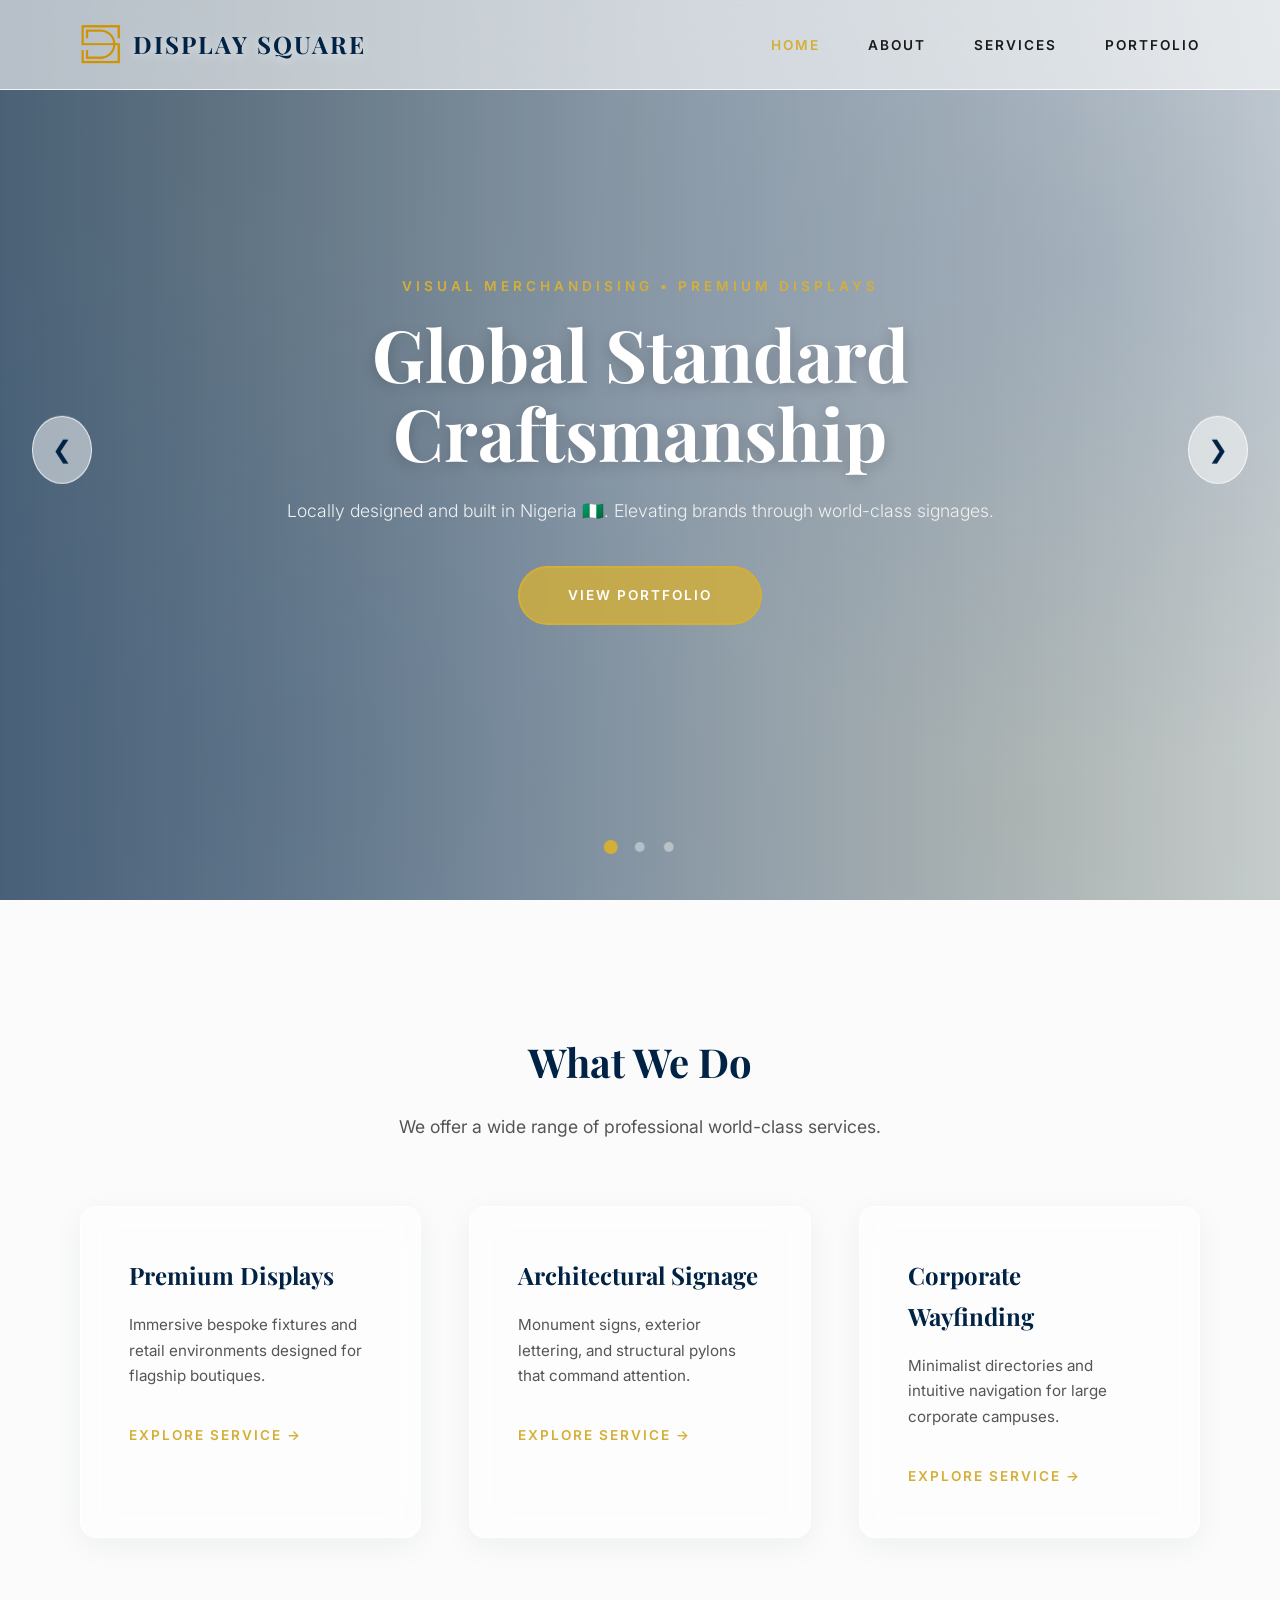
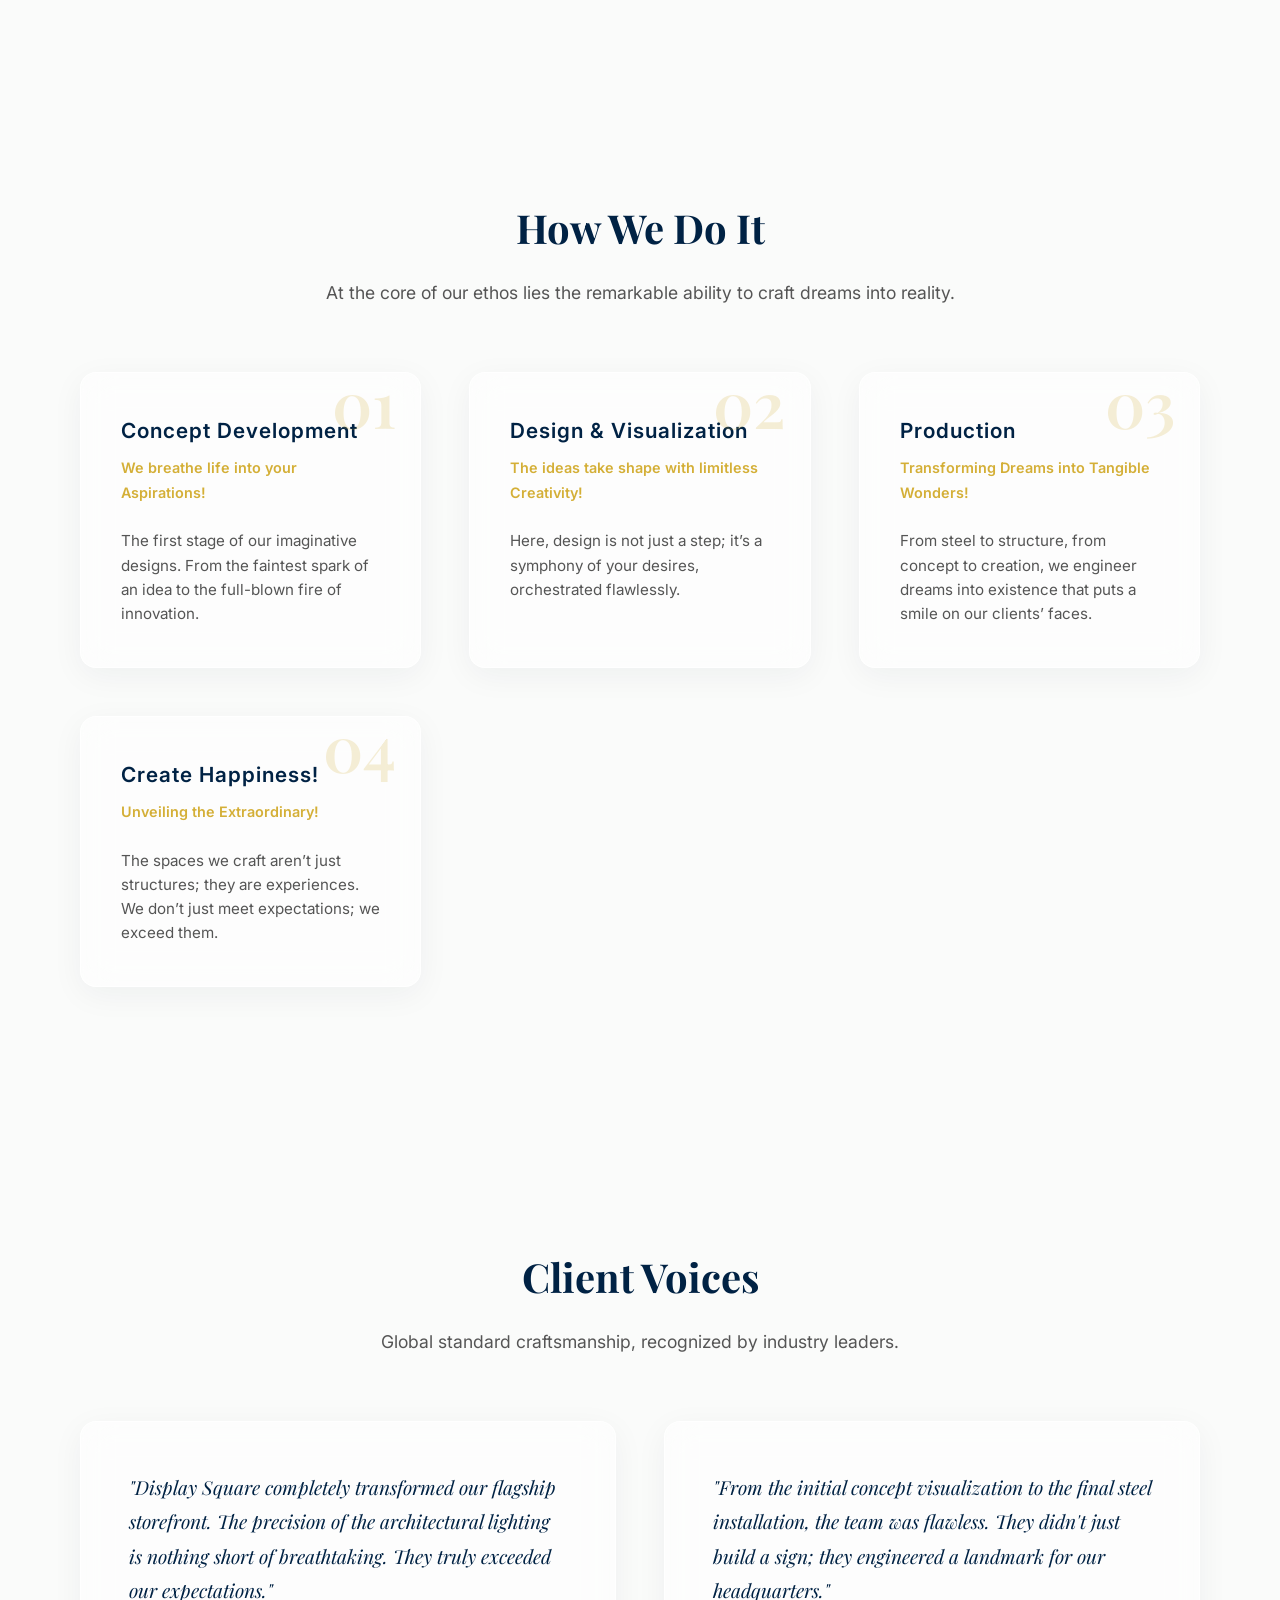
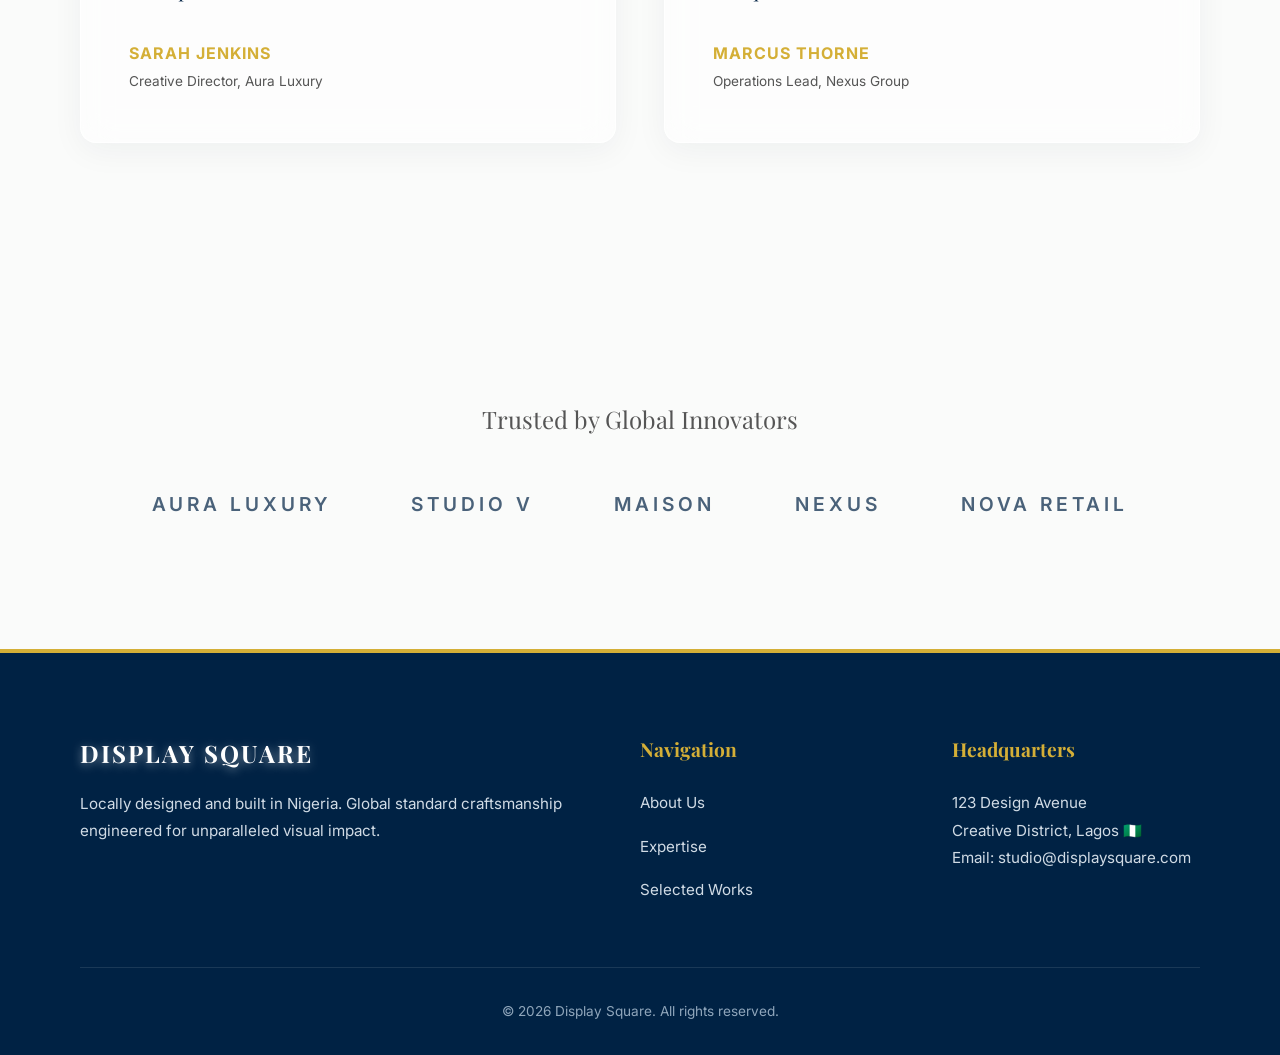
==== index.html @ 11e24c4c "Add files via upload" ====
<!DOCTYPE html>
<html lang="en">
<head>
    <meta charset="UTF-8">
    <meta name="viewport" content="width=device-width, initial-scale=1.0">
    <title>Display Square | Premium Visual Merchandising</title>
    <link rel="stylesheet" href="style.css">
</head>
<body>

    <header class="navbar">
        <a href="index.html" class="brand-container">
            <img src="/Images/DISPLAY SQUARE LOGO 4 (1)3.png" alt="Display Square Logo" class="custom-logo">
            <div class="logo">DISPLAY SQUARE</div>
        </a>
        
        <div class="menu-toggle" id="mobile-menu">
            <span class="bar"></span>
            <span class="bar"></span>
            <span class="bar"></span>
        </div>

        <nav>
            <ul class="nav-links">
                <li><a href="index.html" class="active-link">Home</a></li>
                <li><a href="about.html">About</a></li>
                <li><a href="services.html">Services</a></li>
                <li><a href="portfolio.html">Portfolio</a></li>
            </ul>
        </nav>
    </header>

    <section class="hero-carousel">
        <div class="carousel-container">
            <div class="slide active" style="background-image: url('https://images.unsplash.com/photo-1497366216548-37526070297c?ixlib=rb-4.0.3&auto=format&fit=crop&w=1920&q=80');">
                <div class="slide-content">
                    <span class="eyebrow">Visual Merchandising • Premium Displays</span>
                    <h1>Global Standard Craftsmanship</h1>
                    <p>Locally designed and built in Nigeria 🇳🇬. Elevating brands through world-class signages.</p>
                    <a href="portfolio.html" class="btn">View Portfolio</a>
                </div>
            </div>
            <div class="slide" style="background-image: url('https://images.unsplash.com/photo-1600607688969-a5bfcd646154?ixlib=rb-4.0.3&auto=format&fit=crop&w=1920&q=80');">
                <div class="slide-content">
                    <span class="eyebrow">Locally Built 🇳🇬</span>
                    <h1>Premium Signages</h1>
                    <p>Immersive visual merchandising crafted for high-end retail and corporate spaces.</p>
                    <a href="services.html" class="btn">Discover Capabilities</a>
                </div>
            </div>
            <div class="slide" style="background-image: url('https://images.unsplash.com/photo-1541888079213-718e2beab88e?ixlib=rb-4.0.3&auto=format&fit=crop&w=1920&q=80');">
                <div class="slide-content">
                    <span class="eyebrow">Next-Gen Integration</span>
                    <h1>Corporate Wayfinding</h1>
                    <p>Seamless navigation and environmental graphics for modern headquarters.</p>
                    <a href="about.html" class="btn">Our Philosophy</a>
                </div>
            </div>
        </div>
        <button class="prev-btn">&#10094;</button>
        <button class="next-btn">&#10095;</button>
        <div class="carousel-dots">
            <span class="dot active" onclick="currentSlide(0)"></span>
            <span class="dot" onclick="currentSlide(1)"></span>
            <span class="dot" onclick="currentSlide(2)"></span>
        </div>
    </section>

    <section class="what-we-do reveal">
        <div class="section-heading">
            <h2>What We Do</h2>
            <p>We offer a wide range of professional world-class services.</p>
        </div>
        <div class="services-preview-grid">
            <div class="service-preview-card">
                <h3>Premium Displays</h3>
                <p>Immersive bespoke fixtures and retail environments designed for flagship boutiques.</p>
                <a href="services.html" class="text-link">Explore Service &#8594;</a>
            </div>
            <div class="service-preview-card">
                <h3>Architectural Signage</h3>
                <p>Monument signs, exterior lettering, and structural pylons that command attention.</p>
                <a href="services.html" class="text-link">Explore Service &#8594;</a>
            </div>
            <div class="service-preview-card">
                <h3>Corporate Wayfinding</h3>
                <p>Minimalist directories and intuitive navigation for large corporate campuses.</p>
                <a href="services.html" class="text-link">Explore Service &#8594;</a>
            </div>
        </div>
    </section>

    <section class="how-we-do-it reveal">
        <div class="section-heading">
            <h2>How We Do It</h2>
            <p>At the core of our ethos lies the remarkable ability to craft dreams into reality.</p>
        </div>
        <div class="process-grid">
            <div class="process-step">
                <div class="step-number">01</div>
                <h3>Concept Development</h3>
                <h4>We breathe life into your Aspirations!</h4>
                <p>The first stage of our imaginative designs. From the faintest spark of an idea to the full-blown fire of innovation.</p>
            </div>
            <div class="process-step">
                <div class="step-number">02</div>
                <h3>Design & Visualization</h3>
                <h4>The ideas take shape with limitless Creativity!</h4>
                <p>Here, design is not just a step; it’s a symphony of your desires, orchestrated flawlessly.</p>
            </div>
            <div class="process-step">
                <div class="step-number">03</div>
                <h3>Production</h3>
                <h4>Transforming Dreams into Tangible Wonders!</h4>
                <p>From steel to structure, from concept to creation, we engineer dreams into existence that puts a smile on our clients’ faces.</p>
            </div>
            <div class="process-step">
                <div class="step-number">04</div>
                <h3>Create Happiness!</h3>
                <h4>Unveiling the Extraordinary!</h4>
                <p>The spaces we craft aren’t just structures; they are experiences. We don’t just meet expectations; we exceed them.</p>
            </div>
        </div>
    </section>

    <section class="testimonials reveal">
        <div class="section-heading">
            <h2>Client Voices</h2>
            <p>Global standard craftsmanship, recognized by industry leaders.</p>
        </div>
        <div class="testimonial-grid">
            <div class="testimonial-card">
                <p class="quote">"Display Square completely transformed our flagship storefront. The precision of the architectural lighting is nothing short of breathtaking. They truly exceeded our expectations."</p>
                <div class="client-info">
                    <h5>Sarah Jenkins</h5>
                    <span>Creative Director, Aura Luxury</span>
                </div>
            </div>
            <div class="testimonial-card">
                <p class="quote">"From the initial concept visualization to the final steel installation, the team was flawless. They didn't just build a sign; they engineered a landmark for our headquarters."</p>
                <div class="client-info">
                    <h5>Marcus Thorne</h5>
                    <span>Operations Lead, Nexus Group</span>
                </div>
            </div>
        </div>
    </section>

    <section class="clients-section reveal">
        <h2>Trusted by Global Innovators</h2>
        <div class="client-logos">
            <h3 class="logo-item">AURA LUXURY</h3>
            <h3 class="logo-item">STUDIO V</h3>
            <h3 class="logo-item">MAISON</h3>
            <h3 class="logo-item">NEXUS</h3>
            <h3 class="logo-item">NOVA RETAIL</h3>
        </div>
    </section>

    <footer>
        <div class="footer-container reveal">
            <div class="footer-col">
                <div class="brand-container" style="margin-bottom: 1rem;">
                    <div class="logo" style="color: #ffffff;">DISPLAY SQUARE</div>
                </div>
                <p>Locally designed and built in Nigeria. Global standard craftsmanship engineered for unparalleled visual impact.</p>
            </div>
            <div class="footer-col">
                <h4>Navigation</h4>
                <ul>
                    <li><a href="about.html">About Us</a></li>
                    <li><a href="services.html">Expertise</a></li>
                    <li><a href="portfolio.html">Selected Works</a></li>
                </ul>
            </div>
            <div class="footer-col">
                <h4>Headquarters</h4>
                <p>123 Design Avenue<br>Creative District, Lagos 🇳🇬</p>
                <p>Email: studio@displaysquare.com</p>
            </div>
        </div>
        <div class="footer-bottom">
            <p>&copy; 2026 Display Square. All rights reserved.</p>
        </div>
    </footer>

    <script src="script.js"></script>
</body>
</html>
---- style.css ----
/* --- Global Variables & Reset --- */
@import url('https://fonts.googleapis.com/css2?family=Inter:wght@300;400;600&family=Playfair+Display:ital,wght@0,400;0,600;1,400&display=swap');

:root {
    --text-dark: #1a1a1a;
    --text-muted: #555555;
    --accent-blue: #002244;
    --accent-gold: #d4af37;
    
    --glass-bg: rgba(255, 255, 255, 0.5);
    --glass-border: rgba(255, 255, 255, 0.8);
    --glass-shadow: 0 8px 32px 0 rgba(0, 34, 68, 0.05);
    --glass-blur: blur(16px);
    
    --font-primary: 'Inter', sans-serif;
    --font-display: 'Playfair Display', serif;
    --transition-speed: 0.8s;
}

* {
    margin: 0;
    padding: 0;
    box-sizing: border-box;
}

body {
    font-family: var(--font-primary);
    color: var(--text-dark);
    line-height: 1.7;
    overflow-x: hidden;
    background-color: #fafbfa; 
    background-image: 
        radial-gradient(circle at 15% 15%, rgba(212, 175, 55, 0.12) 0%, transparent 40%),
        radial-gradient(circle at 85% 30%, rgba(0, 34, 68, 0.1) 0%, transparent 40%),
        radial-gradient(circle at 20% 85%, rgba(0, 34, 68, 0.08) 0%, transparent 40%),
        radial-gradient(circle at 80% 90%, rgba(212, 175, 55, 0.12) 0%, transparent 40%);
    background-attachment: fixed;
}

/* --- Ultra-Glass Navigation --- */
.navbar {
    position: fixed;
    top: 0;
    width: 100%;
    padding: 1.5rem 5rem;
    display: flex;
    justify-content: space-between;
    align-items: center;
    background: rgba(255, 255, 255, 0.6);
    backdrop-filter: var(--glass-blur);
    -webkit-backdrop-filter: var(--glass-blur);
    z-index: 1000;
    border-bottom: 1px solid var(--glass-border);
    transition: all 0.4s ease;
}

/* --- Brand & Custom Logo --- */
.brand-container {
    display: flex;
    align-items: center;
    gap: 12px;
    text-decoration: none;
    transition: transform 0.3s ease;
}

.brand-container:hover {
    transform: scale(1.02);
}

.custom-logo {
    height: 40px; 
    width: auto;
    display: block;
    /* If the image breaks, this adds a subtle background so it isn't ugly */
    background-color: transparent;
}

.logo {
    font-family: var(--font-display);
    font-size: 1.5rem;
    font-weight: 700;
    letter-spacing: 2px;
    color: var(--accent-blue);
    text-transform: uppercase;
    text-shadow: 0 2px 10px rgba(255, 255, 255, 0.5);
}

/* --- Nav Links --- */
.nav-links {
    list-style: none;
    display: flex;
    gap: 3rem;
}

.nav-links a {
    color: var(--text-dark);
    text-decoration: none;
    font-size: 0.85rem;
    text-transform: uppercase;
    letter-spacing: 2px;
    font-weight: 600;
    transition: color 0.3s ease;
}

.nav-links a:hover, .nav-links a.active-link {
    color: var(--accent-gold);
}

/* --- Mobile Menu Toggle (Hidden by default) --- */
.menu-toggle {
    display: none;
    flex-direction: column;
    cursor: pointer;
    z-index: 1005; 
}

.menu-toggle .bar {
    width: 28px;
    height: 3px;
    margin: 4px auto;
    background-color: var(--accent-blue);
    transition: all 0.4s ease;
    border-radius: 2px;
}

/* --- Hero Carousel --- */
.hero-carousel { position: relative; height: 100vh; width: 100%; overflow: hidden; }
.carousel-container { height: 100%; width: 100%; }

.slide {
    position: absolute; top: 0; left: 0; width: 100%; height: 100%;
    background-size: cover; background-position: center;
    opacity: 0; transition: opacity var(--transition-speed) ease-in-out, transform 4s ease;
    display: flex; align-items: center; justify-content: center; transform: scale(1.05);
}

.slide::before {
    content: ''; position: absolute; top: 0; left: 0; width: 100%; height: 100%;
    background: linear-gradient(to right, rgba(0, 34, 68, 0.7) 0%, rgba(0, 34, 68, 0.2) 100%);
}

.slide.active { opacity: 1; z-index: 1; transform: scale(1); }

.slide-content {
    position: relative; z-index: 2; text-align: center; max-width: 800px; padding: 0 2rem;
    transform: translateY(30px); opacity: 0; transition: all 1s ease-in-out 0.4s;
}

.slide.active .slide-content { transform: translateY(0); opacity: 1; }

.eyebrow {
    display: block; font-size: 0.85rem; letter-spacing: 4px; color: var(--accent-gold);
    text-transform: uppercase; margin-bottom: 1rem; font-weight: 600;
}

.slide-content h1 { font-family: var(--font-display); font-size: 4.5rem; margin-bottom: 1.5rem; line-height: 1.1; color: #ffffff; text-shadow: 0 4px 15px rgba(0,0,0,0.2); }
.slide-content p { font-size: 1.1rem; color: #f0f0f0; margin-bottom: 2.5rem; font-weight: 300; }

.btn {
    display: inline-block; padding: 1rem 3rem; border: 2px solid var(--accent-gold);
    color: #ffffff; background-color: rgba(212, 175, 55, 0.8); backdrop-filter: blur(5px); -webkit-backdrop-filter: blur(5px);
    text-decoration: none; text-transform: uppercase; letter-spacing: 2px; font-size: 0.85rem; font-weight: 600; transition: all 0.4s ease;
    border-radius: 30px; 
}

.btn:hover { background: rgba(255, 255, 255, 0.1); color: var(--accent-gold); }

/* Carousel Controls */
.prev-btn, .next-btn {
    position: absolute; top: 50%; transform: translateY(-50%); background: var(--glass-bg); backdrop-filter: var(--glass-blur); -webkit-backdrop-filter: var(--glass-blur); border: 1px solid var(--glass-border);
    color: var(--accent-blue); font-size: 1.5rem; cursor: pointer; z-index: 10; padding: 1.2rem; transition: all 0.3s ease; border-radius: 50%;
}
.prev-btn:hover, .next-btn:hover { background: var(--accent-gold); color: white; border-color: var(--accent-gold); }
.prev-btn { left: 2rem; } .next-btn { right: 2rem; }

.carousel-dots { position: absolute; bottom: 3rem; left: 50%; transform: translateX(-50%); display: flex; gap: 1.2rem; z-index: 10; }
.dot { width: 10px; height: 10px; background: rgba(255,255,255,0.4); border-radius: 50%; cursor: pointer; transition: background 0.3s ease, transform 0.3s ease; backdrop-filter: blur(4px); }
.dot.active { background: var(--accent-gold); transform: scale(1.4); }

/* --- Section Formatting --- */
.what-we-do, .how-we-do-it, .testimonials, .clients-section, .about-content, .services-detail-section { padding: 8rem 5rem; background: transparent; }

.section-heading { text-align: center; margin-bottom: 4rem; }
.section-heading h2 { font-family: var(--font-display); font-size: 2.5rem; color: var(--accent-blue); margin-bottom: 1rem; }
.section-heading p { font-size: 1.1rem; color: var(--text-muted); font-weight: 400; }

/* --- Inner Page Headers --- */
.page-header {
    height: 55vh; width: 100%; background-size: cover; background-position: center;
    position: relative; display: flex; align-items: center; justify-content: center; text-align: center;
}
.page-header::before { content: ''; position: absolute; top: 0; left: 0; width: 100%; height: 100%; background: rgba(0, 34, 68, 0.6); backdrop-filter: blur(4px); }
.header-content { position: relative; z-index: 2; padding: 0 2rem; margin-top: 5rem; }
.header-content h1 { font-family: var(--font-display); font-size: 4rem; color: #ffffff; margin-bottom: 1rem; text-shadow: 0 4px 15px rgba(0,0,0,0.2); }
.header-content p { font-size: 1.2rem; color: var(--accent-gold); font-weight: 400; }

/* --- Cards & Grids --- */
.services-preview-grid, .testimonial-grid { display: grid; grid-template-columns: repeat(auto-fit, minmax(320px, 1fr)); gap: 3rem; max-width: 1400px; margin: 0 auto; }
.service-preview-card, .testimonial-card {
    background: var(--glass-bg); backdrop-filter: var(--glass-blur); -webkit-backdrop-filter: var(--glass-blur);
    padding: 3rem; border: 1px solid var(--glass-border); border-radius: 16px; 
    box-shadow: var(--glass-shadow); transition: transform 0.4s ease, box-shadow 0.4s ease;
}
.service-preview-card:hover, .testimonial-card:hover { transform: translateY(-10px); box-shadow: 0 15px 40px rgba(0, 34, 68, 0.12); }
.service-preview-card h3 { font-family: var(--font-display); font-size: 1.5rem; color: var(--accent-blue); margin-bottom: 1rem; }
.service-preview-card p { color: var(--text-muted); margin-bottom: 2rem; font-size: 0.95rem; }
.text-link { color: var(--accent-gold); text-decoration: none; font-size: 0.85rem; text-transform: uppercase; letter-spacing: 2px; font-weight: 600; transition: color 0.3s; }
.text-link:hover { color: var(--accent-blue); }

.quote { font-family: var(--font-display); font-size: 1.2rem; font-style: italic; color: var(--accent-blue); margin-bottom: 2rem; line-height: 1.8; }
.client-info h5 { color: var(--accent-gold); font-size: 1rem; letter-spacing: 1px; text-transform: uppercase; }
.client-info span { color: var(--text-muted); font-size: 0.85rem; }

/* --- Process Grid --- */
.process-grid { display: grid; grid-template-columns: repeat(auto-fit, minmax(250px, 1fr)); gap: 3rem; max-width: 1400px; margin: 0 auto; }
.process-step { position: relative; padding: 2.5rem; background: var(--glass-bg); backdrop-filter: var(--glass-blur); -webkit-backdrop-filter: var(--glass-blur); border: 1px solid var(--glass-border); border-radius: 16px; box-shadow: var(--glass-shadow); }
.step-number { font-family: var(--font-display); font-size: 4rem; color: rgba(212, 175, 55, 0.2); position: absolute; top: -1.5rem; right: 1.5rem; font-weight: 600; }
.process-step h3 { font-size: 1.3rem; color: var(--accent-blue); margin-bottom: 0.5rem; letter-spacing: 1px; font-weight: 600;}
.process-step h4 { font-size: 0.9rem; color: var(--accent-gold); margin-bottom: 1.5rem; font-weight: 600; }
.process-step p { color: var(--text-muted); font-size: 0.95rem; line-height: 1.6; }

/* --- Portfolio Gallery --- */
.portfolio-gallery { background: transparent; padding: 6rem 5rem; }
.gallery-grid { display: grid; grid-template-columns: repeat(auto-fit, minmax(400px, 1fr)); gap: 2rem; max-width: 1400px; margin: 0 auto; }
.gallery-item { position: relative; overflow: hidden; height: 500px; border-radius: 16px; cursor: pointer; box-shadow: var(--glass-shadow); border: 1px solid var(--glass-border); }
.gallery-item img { width: 100%; height: 100%; object-fit: cover; transition: transform 0.8s cubic-bezier(0.25, 0.46, 0.45, 0.94); }
.item-overlay {
    position: absolute; inset: 0; background: rgba(0, 34, 68, 0.4); backdrop-filter: blur(8px); -webkit-backdrop-filter: blur(8px);
    display: flex; flex-direction: column; justify-content: center; align-items: center; text-align: center; opacity: 0; transition: opacity 0.5s ease;
}
.gallery-item:hover img { transform: scale(1.08); }
.gallery-item:hover .item-overlay { opacity: 1; }
.item-overlay h3 { font-family: var(--font-display); font-size: 2rem; color: #ffffff; margin-bottom: 0.5rem; transform: translateY(20px); transition: transform 0.5s ease; }
.item-overlay p { color: var(--accent-gold); font-size: 0.9rem; text-transform: uppercase; letter-spacing: 2px; font-weight: 600; transform: translateY(20px); transition: transform 0.5s ease 0.1s; }
.gallery-item:hover .item-overlay h3, .gallery-item:hover .item-overlay p { transform: translateY(0); }

/* --- Client Logos --- */
.clients-section h2 { font-family: var(--font-display); font-size: 1.5rem; color: var(--text-muted); margin-bottom: 3rem; font-weight: 400; text-align: center; }
.client-logos { display: flex; flex-wrap: wrap; justify-content: center; gap: 5rem; opacity: 0.7; }
.logo-item { font-size: 1.2rem; font-weight: 600; letter-spacing: 4px; color: var(--accent-blue); transition: color 0.3s, opacity 0.3s; cursor: default; }
.logo-item:hover { color: var(--accent-gold); opacity: 1; text-shadow: 0 0 10px rgba(212, 175, 55, 0.3); }

/* --- Inner Page Formats --- */
.about-content, .services-detail-section { padding: 8rem 5rem; display: flex; justify-content: center; flex-direction: column; align-items: center;}
.about-text, .service-row { max-width: 900px; width: 100%; text-align: center; background: var(--glass-bg); backdrop-filter: var(--glass-blur); -webkit-backdrop-filter: var(--glass-blur); padding: 4rem; border-radius: 16px; border: 1px solid var(--glass-border); box-shadow: var(--glass-shadow); margin-bottom: 2rem;}
.about-text h2, .service-text h2 { font-family: var(--font-display); font-size: 2.5rem; color: var(--accent-blue); margin-bottom: 2rem; }
.about-text p, .service-text p { font-size: 1.15rem; color: var(--text-muted); margin-bottom: 1.5rem; font-weight: 400; }

/* --- Footer --- */
footer { background-color: var(--accent-blue); padding: 5rem 5rem 2rem 5rem; color: #ffffff; border-top: 4px solid var(--accent-gold); }
.footer-container { display: grid; grid-template-columns: 2fr 1fr 1fr; gap: 4rem; margin-bottom: 4rem; max-width: 1400px; margin-inline: auto; }
.footer-col h4 { font-family: var(--font-display); color: var(--accent-gold); font-size: 1.2rem; margin-bottom: 1.5rem; }
.footer-col p { color: #d0dbe5; font-size: 0.95rem; line-height: 1.8;}
.footer-col ul { list-style: none; display: flex; flex-direction: column; gap: 1rem; }
.footer-col ul li a { color: #d0dbe5; font-size: 0.95rem; text-decoration: none; transition: color 0.3s; }
.footer-col ul li a:hover { color: var(--accent-gold); }
.footer-bottom { text-align: center; padding-top: 2rem; border-top: 1px solid rgba(255,255,255,0.1); color: #8fa6bb; font-size: 0.85rem; }

/* --- Animations --- */
.reveal { opacity: 0; transform: translateY(40px); transition: opacity 1s ease, transform 1s cubic-bezier(0.25, 0.46, 0.45, 0.94); }
.reveal.active { opacity: 1; transform: translateY(0); }

/* =========================================
   PERFECT MOBILE & TABLET RESPONSIVENESS 
   ========================================= */
@media (max-width: 1024px) {
    /* Tighten padding on medium screens */
    .what-we-do, .how-we-do-it, .testimonials, .clients-section, .about-content, .services-detail-section, .portfolio-gallery { padding: 5rem 3rem; }
    .gallery-grid { grid-template-columns: repeat(auto-fit, minmax(300px, 1fr)); }
}

@media (max-width: 900px) {
    .navbar { padding: 1rem 2rem; background: rgba(255,255,255,0.9); }
    .logo { font-size: 1.2rem; }
    
    /* Make the Hamburger Icon visible */
    .menu-toggle { display: flex; }

    /* The Solid Navy Full-Screen Mobile Menu */
    .nav-links {
        position: fixed;
        top: 0;
        right: -100%; /* Hide completely off-screen */
        width: 100%;
        height: 100vh;
        background: var(--accent-blue); /* Solid Deep Navy prevents bleed-through! */
        flex-direction: column;
        justify-content: center;
        align-items: center;
        gap: 3rem;
        transition: right 0.5s cubic-bezier(0.25, 0.46, 0.45, 0.94);
        z-index: 1000;
    }

    .nav-links.active {
        right: 0; /* Slide in */
    }

    .nav-links a {
        font-size: 1.5rem;
        color: #ffffff; /* White text on navy background */
    }

    .nav-links a:hover, .nav-links a.active-link {
        color: var(--accent-gold);
    }

    /* Change hamburger to 'X' and turn it white when menu is open */
    .menu-toggle.is-active .bar { background-color: #ffffff; }
    .menu-toggle.is-active .bar:nth-child(2) { opacity: 0; }
    .menu-toggle.is-active .bar:nth-child(1) { transform: translateY(7px) rotate(45deg); }
    .menu-toggle.is-active .bar:nth-child(3) { transform: translateY(-7px) rotate(-45deg); }

    /* Fix layout squishing on mobile */
    .slide-content h1 { font-size: 2.8rem; }
    .slide-content p { font-size: 1rem; margin-bottom: 1.5rem; }
    .btn { padding: 0.8rem 2rem; }
    .prev-btn, .next-btn { display: none; } /* Hide arrows, let dots handle mobile */
    
    .what-we-do, .how-we-do-it, .testimonials, .clients-section, .about-content, .services-detail-section, .portfolio-gallery { 
        padding: 4rem 1.5rem; 
    }
    
    .footer-container { grid-template-columns: 1fr; text-align: center; gap: 2.5rem; }
    .footer-col ul { align-items: center; }
    .gallery-grid, .services-preview-grid, .process-grid, .testimonial-grid { grid-template-columns: 1fr; }
    .about-text, .service-row { padding: 2rem 1.5rem; }
}
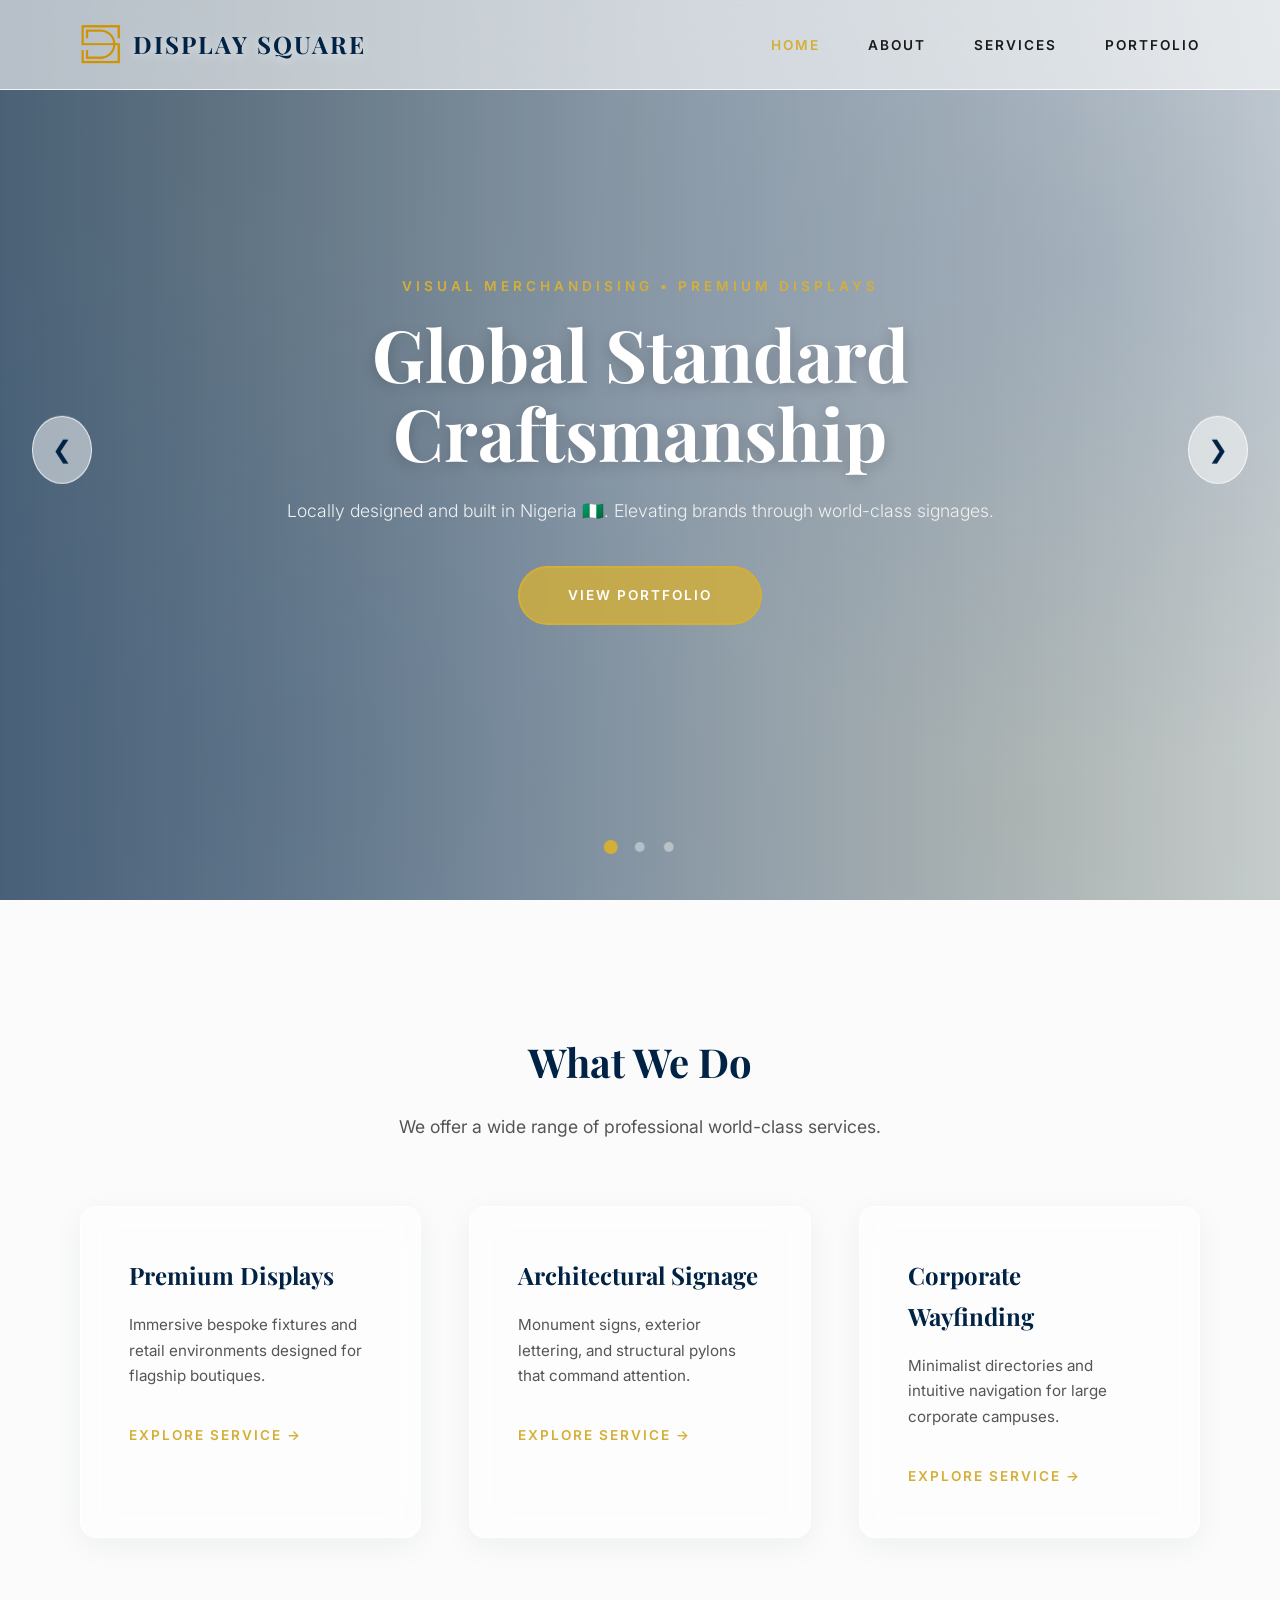
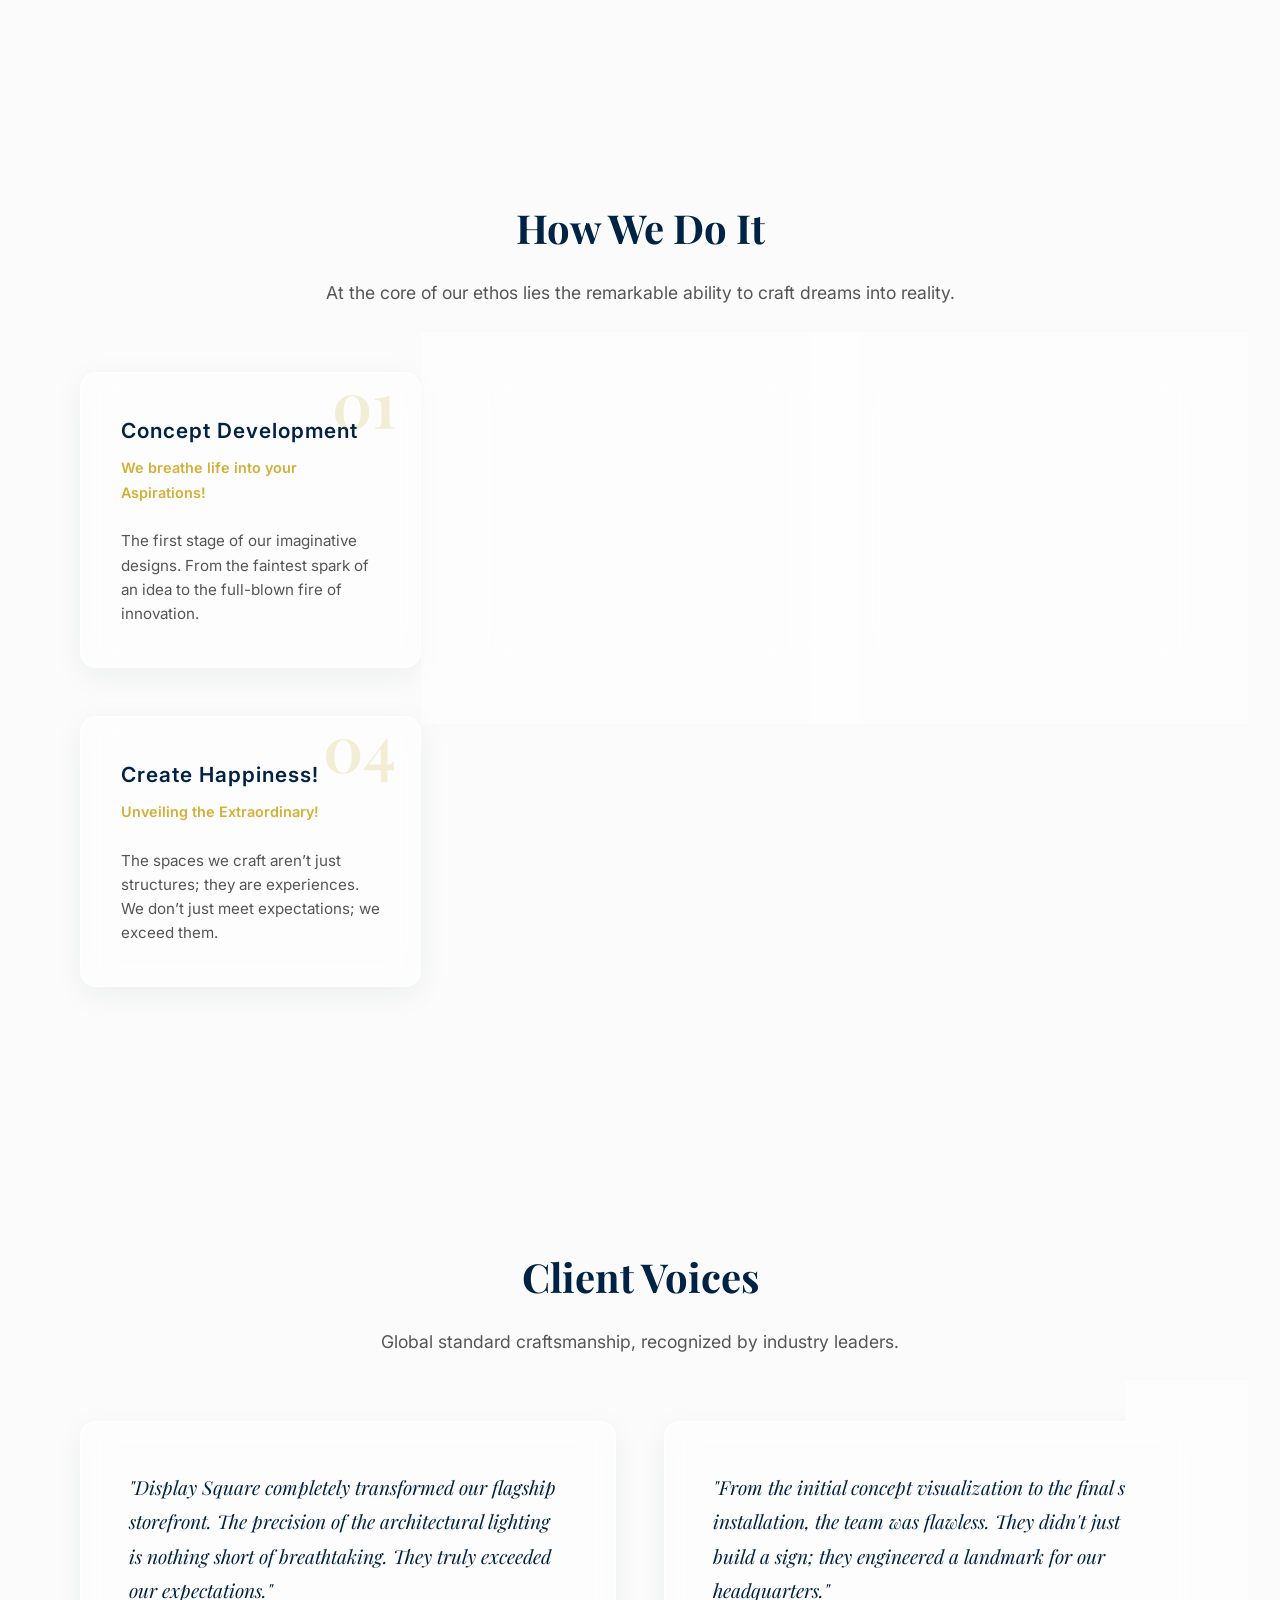
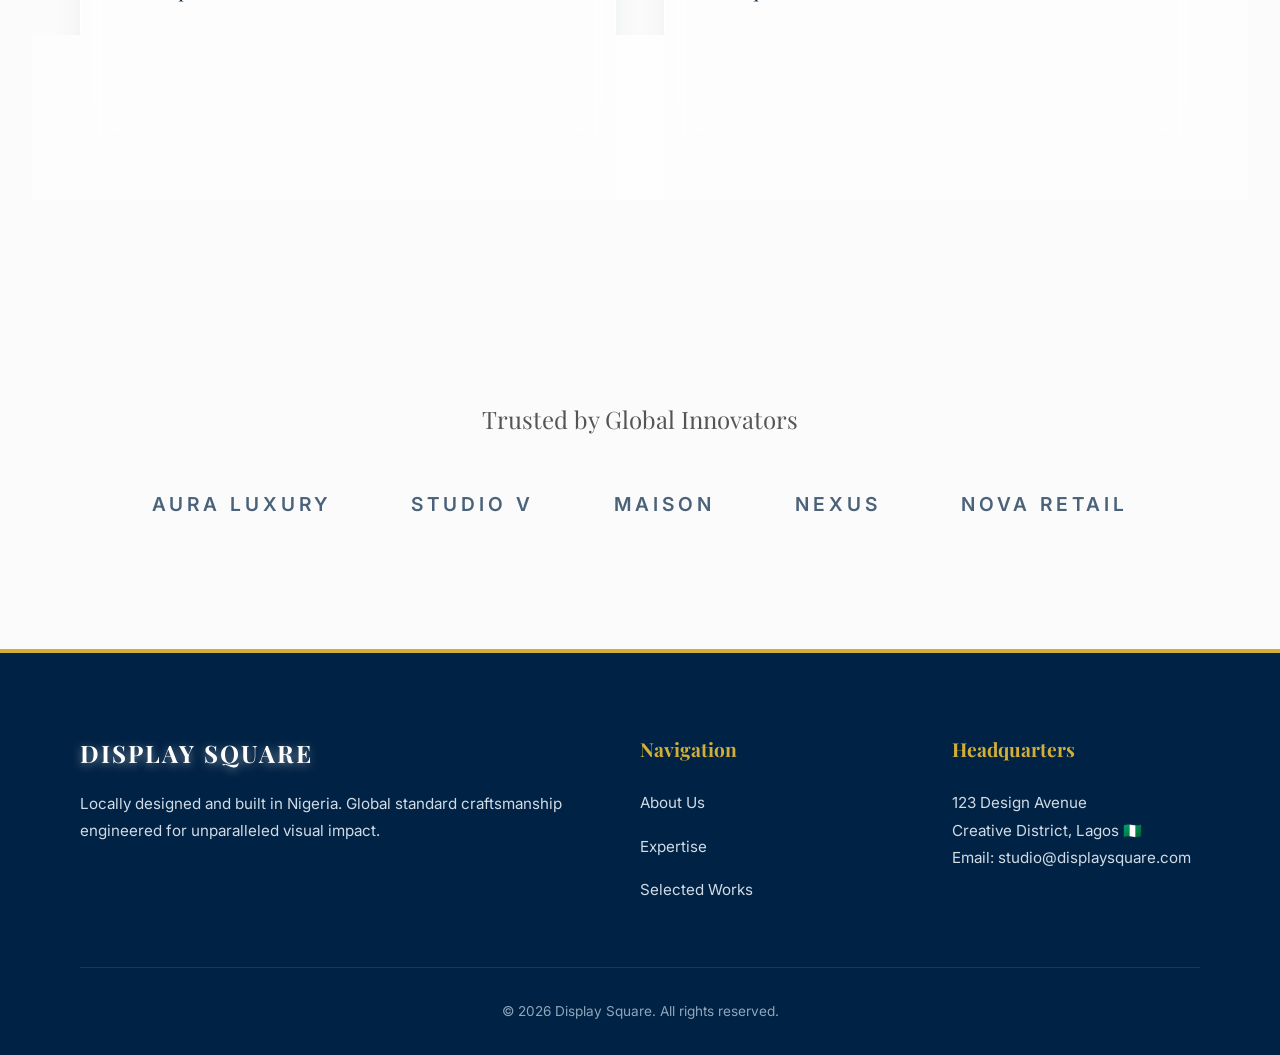
==== commit 05fe7f01: "Update index.html" ====
--- a/index.html
+++ b/index.html
@@ -10,7 +10,7 @@
 
     <header class="navbar">
         <a href="index.html" class="brand-container">
-            <img src="/Images/DISPLAY SQUARE LOGO 4 (1)3.png" alt="Display Square Logo" class="custom-logo">
+            <img src="/Images/logo.png" alt="Display Square Logo" class="custom-logo">
             <div class="logo">DISPLAY SQUARE</div>
         </a>
         
@@ -186,4 +186,4 @@
 
     <script src="script.js"></script>
 </body>
-</html>+</html>
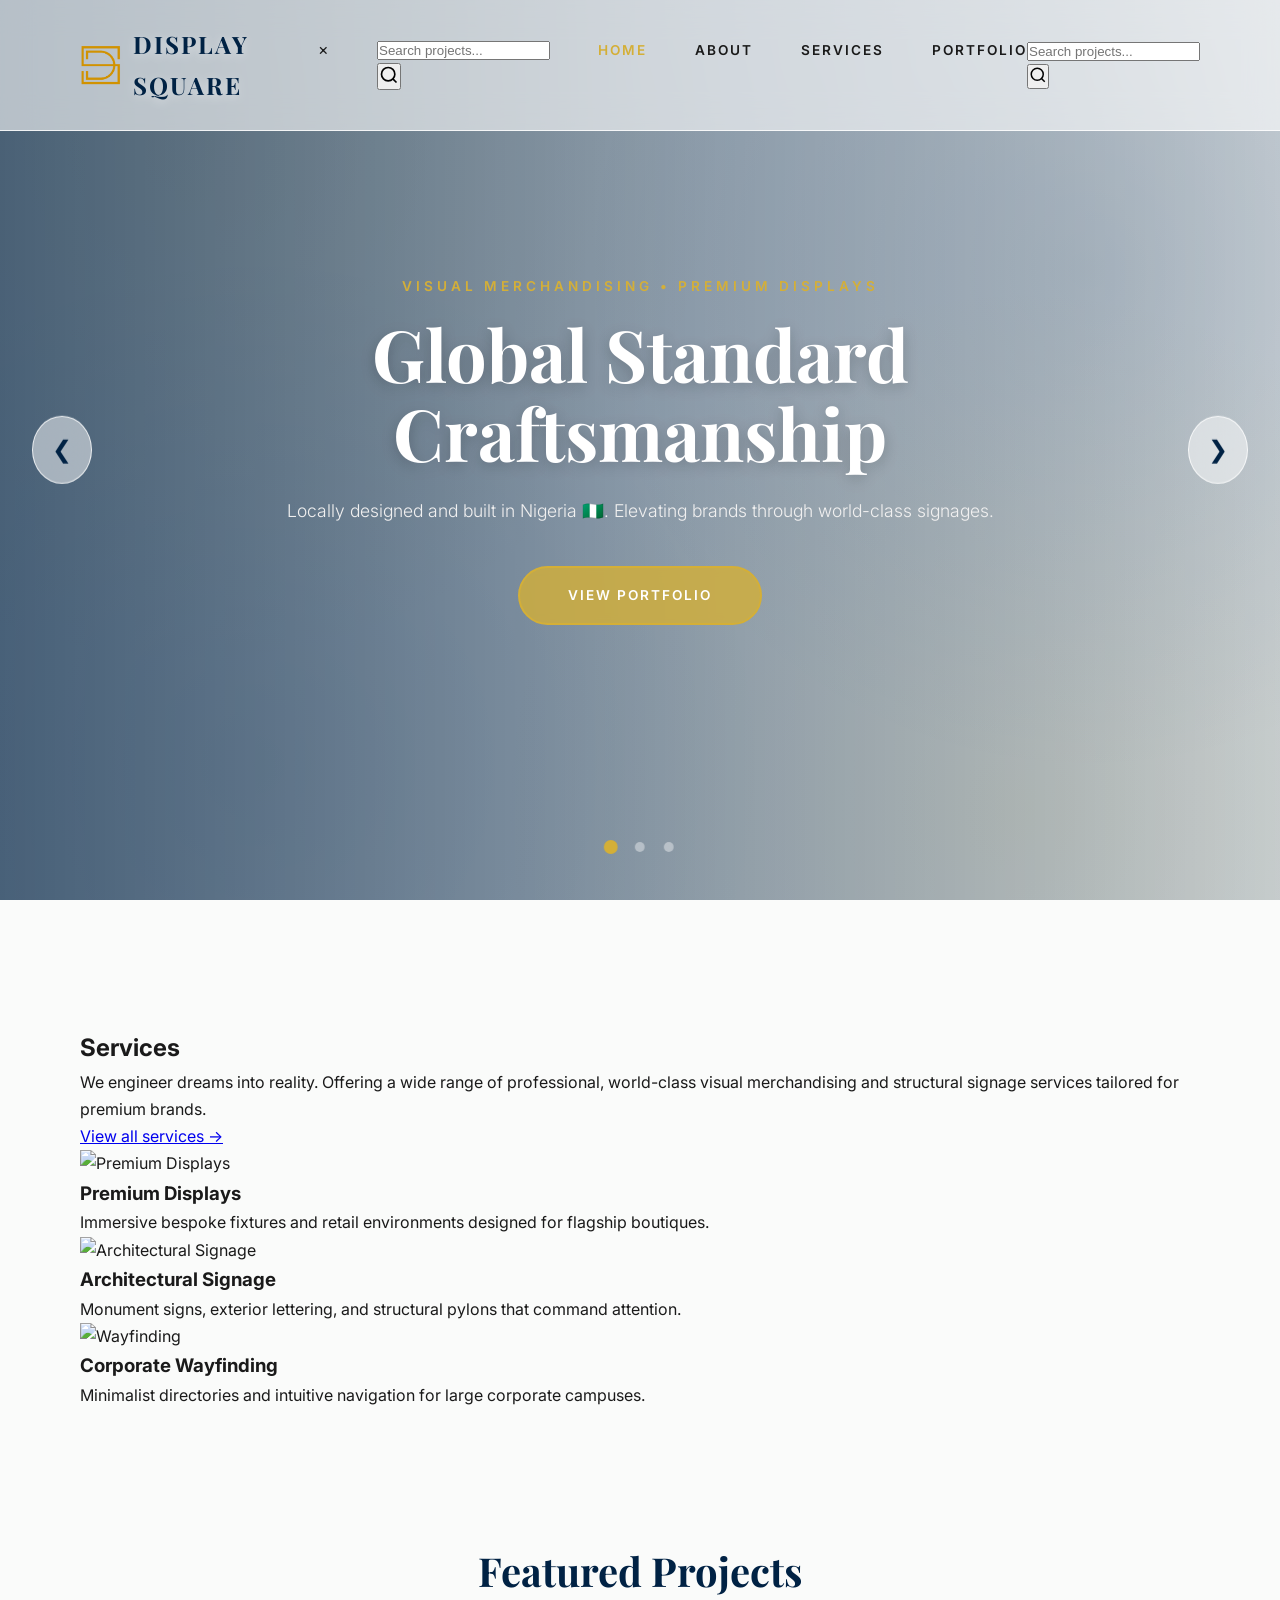
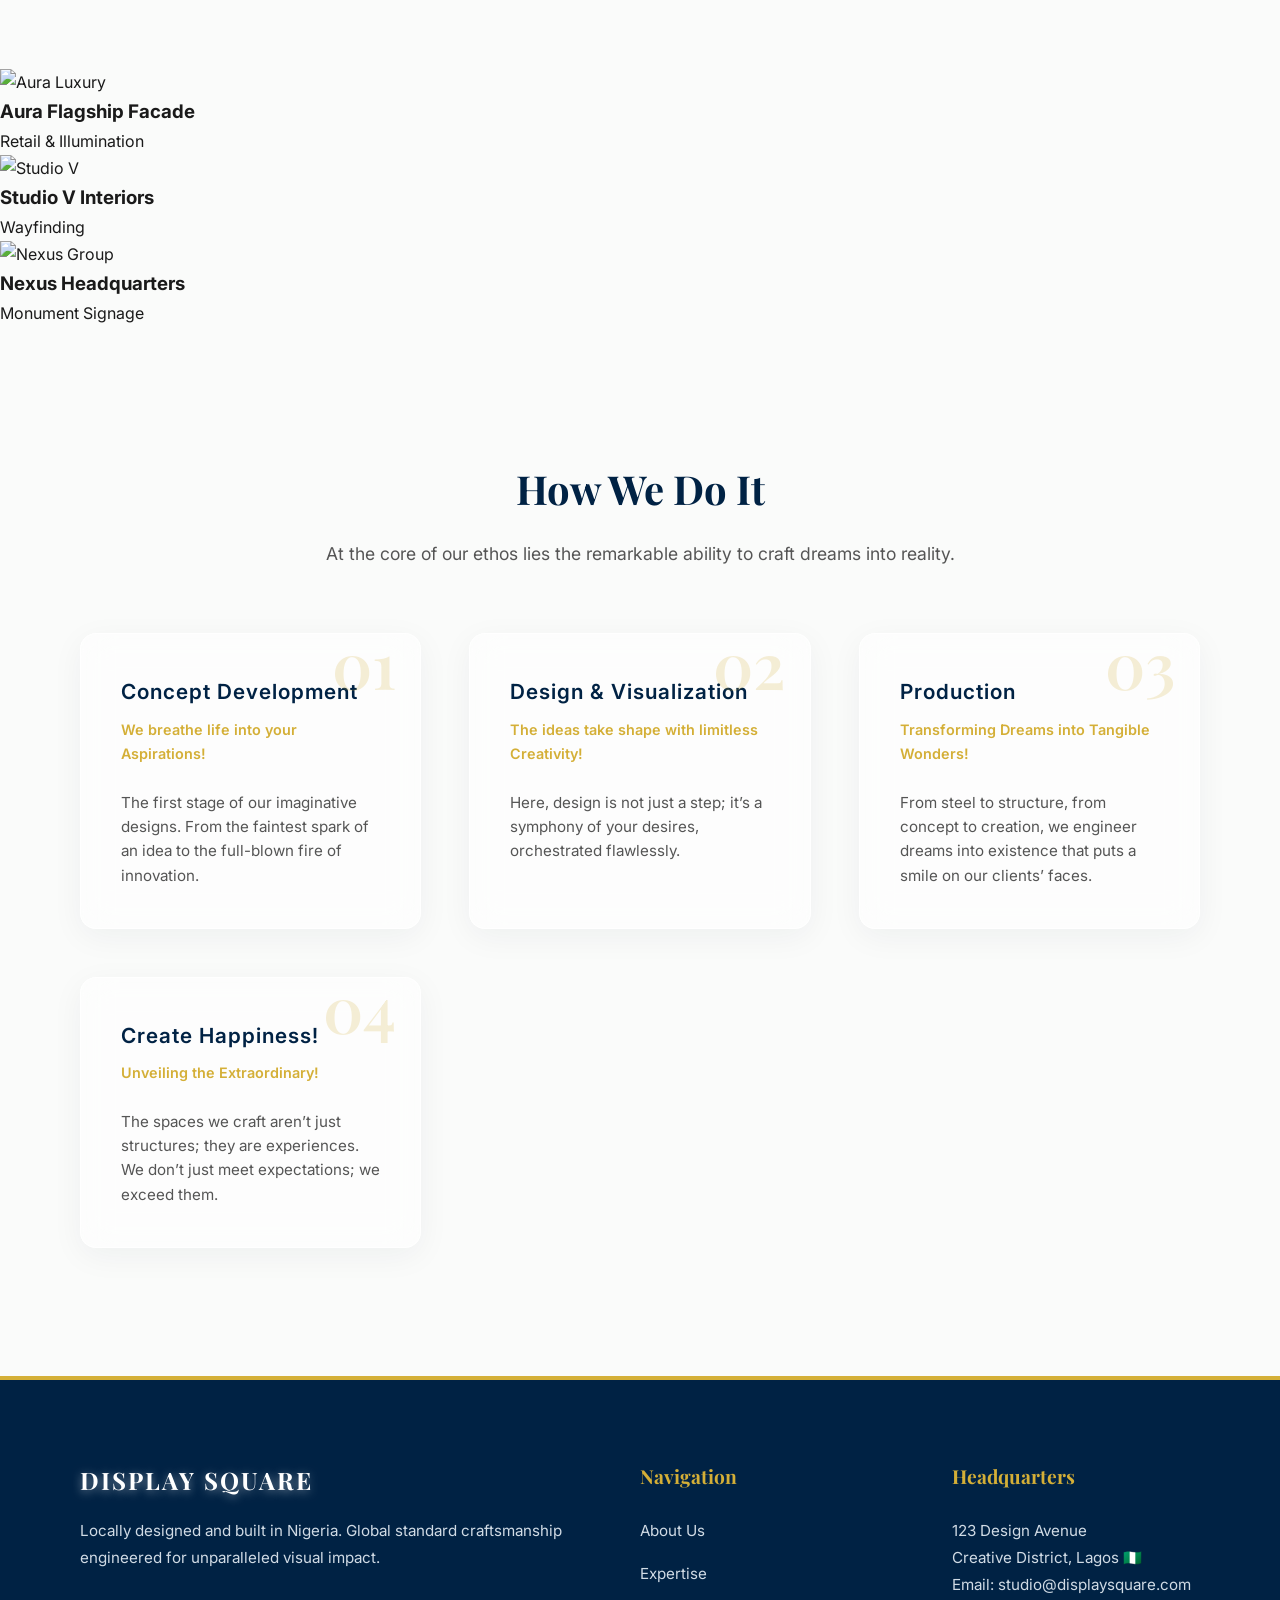
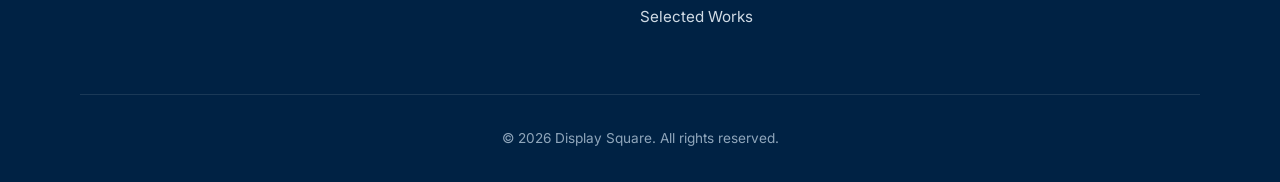
==== commit 73ad7506: "Update index.html" ====
--- a/index.html
+++ b/index.html
@@ -10,7 +10,7 @@
 
     <header class="navbar">
         <a href="index.html" class="brand-container">
-            <img src="/Images/logo.png" alt="Display Square Logo" class="custom-logo">
+            <img src="Images/logo.png" alt="Display Square Logo" class="custom-logo">
             <div class="logo">DISPLAY SQUARE</div>
         </a>
         
@@ -20,14 +20,34 @@
             <span class="bar"></span>
         </div>
 
-        <nav>
+        <nav class="nav-center">
             <ul class="nav-links">
+                <li class="close-menu">&times;</li>
+                
+                <li class="mobile-search">
+                    <form action="portfolio.html" method="GET" class="search-form">
+                        <input type="text" name="query" placeholder="Search projects..." class="search-input">
+                        <button type="submit" class="search-btn">
+                            <svg width="20" height="20" viewBox="0 0 24 24" fill="none" stroke="currentColor" stroke-width="2"><circle cx="11" cy="11" r="8"></circle><line x1="21" y1="21" x2="16.65" y2="16.65"></line></svg>
+                        </button>
+                    </form>
+                </li>
+                
                 <li><a href="index.html" class="active-link">Home</a></li>
                 <li><a href="about.html">About</a></li>
                 <li><a href="services.html">Services</a></li>
                 <li><a href="portfolio.html">Portfolio</a></li>
             </ul>
         </nav>
+
+        <div class="nav-right">
+            <form action="portfolio.html" method="GET" class="search-form">
+                <input type="text" name="query" placeholder="Search projects..." class="search-input">
+                <button type="submit" class="search-btn">
+                    <svg width="18" height="18" viewBox="0 0 24 24" fill="none" stroke="currentColor" stroke-width="2"><circle cx="11" cy="11" r="8"></circle><line x1="21" y1="21" x2="16.65" y2="16.65"></line></svg>
+                </button>
+            </form>
+        </div>
     </header>
 
     <section class="hero-carousel">
@@ -60,32 +80,71 @@
         <button class="prev-btn">&#10094;</button>
         <button class="next-btn">&#10095;</button>
         <div class="carousel-dots">
-            <span class="dot active" onclick="currentSlide(0)"></span>
-            <span class="dot" onclick="currentSlide(1)"></span>
-            <span class="dot" onclick="currentSlide(2)"></span>
-        </div>
-    </section>
-
-    <section class="what-we-do reveal">
-        <div class="section-heading">
-            <h2>What We Do</h2>
-            <p>We offer a wide range of professional world-class services.</p>
-        </div>
-        <div class="services-preview-grid">
-            <div class="service-preview-card">
-                <h3>Premium Displays</h3>
-                <p>Immersive bespoke fixtures and retail environments designed for flagship boutiques.</p>
-                <a href="services.html" class="text-link">Explore Service &#8594;</a>
-            </div>
-            <div class="service-preview-card">
-                <h3>Architectural Signage</h3>
-                <p>Monument signs, exterior lettering, and structural pylons that command attention.</p>
-                <a href="services.html" class="text-link">Explore Service &#8594;</a>
-            </div>
-            <div class="service-preview-card">
-                <h3>Corporate Wayfinding</h3>
-                <p>Minimalist directories and intuitive navigation for large corporate campuses.</p>
-                <a href="services.html" class="text-link">Explore Service &#8594;</a>
+            <span class="dot active"></span>
+            <span class="dot"></span>
+            <span class="dot"></span>
+        </div>
+    </section>
+
+    <section class="what-we-do dark-section reveal">
+        <div class="services-split">
+            <div class="services-intro">
+                <h2>Services</h2>
+                <p>We engineer dreams into reality. Offering a wide range of professional, world-class visual merchandising and structural signage services tailored for premium brands.</p>
+                <a href="services.html" class="view-all-link">View all services <span class="arrow">&rarr;</span></a>
+            </div>
+            
+            <div class="services-cards">
+                <div class="service-image-card">
+                    <img src="https://images.unsplash.com/photo-1600585154340-be6161a56a0c?ixlib=rb-4.0.3&auto=format&fit=crop&w=800&q=80" alt="Premium Displays">
+                    <div class="card-text">
+                        <h3>Premium Displays</h3>
+                        <p>Immersive bespoke fixtures and retail environments designed for flagship boutiques.</p>
+                    </div>
+                </div>
+                <div class="service-image-card">
+                    <img src="https://images.unsplash.com/photo-1486406146926-c627a92ad1ab?ixlib=rb-4.0.3&auto=format&fit=crop&w=800&q=80" alt="Architectural Signage">
+                    <div class="card-text">
+                        <h3>Architectural Signage</h3>
+                        <p>Monument signs, exterior lettering, and structural pylons that command attention.</p>
+                    </div>
+                </div>
+                <div class="service-image-card">
+                    <img src="https://images.unsplash.com/photo-1541888079213-718e2beab88e?ixlib=rb-4.0.3&auto=format&fit=crop&w=800&q=80" alt="Wayfinding">
+                    <div class="card-text">
+                        <h3>Corporate Wayfinding</h3>
+                        <p>Minimalist directories and intuitive navigation for large corporate campuses.</p>
+                    </div>
+                </div>
+            </div>
+        </div>
+    </section>
+
+    <section class="featured-projects dark-section reveal">
+        <div class="section-heading left-align">
+            <h2>Featured Projects</h2>
+        </div>
+        <div class="projects-editorial-grid">
+            <div class="project-item large">
+                <img src="https://images.unsplash.com/photo-1567449303078-57ad995bd3fa?ixlib=rb-4.0.3&auto=format&fit=crop&w=1200&q=80" alt="Aura Luxury">
+                <div class="project-info">
+                    <h3>Aura Flagship Facade</h3>
+                    <span>Retail & Illumination</span>
+                </div>
+            </div>
+            <div class="project-item small">
+                <img src="https://images.unsplash.com/photo-1497366811353-6870744d04b2?ixlib=rb-4.0.3&auto=format&fit=crop&w=800&q=80" alt="Studio V">
+                <div class="project-info">
+                    <h3>Studio V Interiors</h3>
+                    <span>Wayfinding</span>
+                </div>
+            </div>
+            <div class="project-item small">
+                <img src="https://images.unsplash.com/photo-1600607688969-a5bfcd646154?ixlib=rb-4.0.3&auto=format&fit=crop&w=800&q=80" alt="Nexus Group">
+                <div class="project-info">
+                    <h3>Nexus Headquarters</h3>
+                    <span>Monument Signage</span>
+                </div>
             </div>
         </div>
     </section>
@@ -120,40 +179,6 @@
                 <h4>Unveiling the Extraordinary!</h4>
                 <p>The spaces we craft aren’t just structures; they are experiences. We don’t just meet expectations; we exceed them.</p>
             </div>
-        </div>
-    </section>
-
-    <section class="testimonials reveal">
-        <div class="section-heading">
-            <h2>Client Voices</h2>
-            <p>Global standard craftsmanship, recognized by industry leaders.</p>
-        </div>
-        <div class="testimonial-grid">
-            <div class="testimonial-card">
-                <p class="quote">"Display Square completely transformed our flagship storefront. The precision of the architectural lighting is nothing short of breathtaking. They truly exceeded our expectations."</p>
-                <div class="client-info">
-                    <h5>Sarah Jenkins</h5>
-                    <span>Creative Director, Aura Luxury</span>
-                </div>
-            </div>
-            <div class="testimonial-card">
-                <p class="quote">"From the initial concept visualization to the final steel installation, the team was flawless. They didn't just build a sign; they engineered a landmark for our headquarters."</p>
-                <div class="client-info">
-                    <h5>Marcus Thorne</h5>
-                    <span>Operations Lead, Nexus Group</span>
-                </div>
-            </div>
-        </div>
-    </section>
-
-    <section class="clients-section reveal">
-        <h2>Trusted by Global Innovators</h2>
-        <div class="client-logos">
-            <h3 class="logo-item">AURA LUXURY</h3>
-            <h3 class="logo-item">STUDIO V</h3>
-            <h3 class="logo-item">MAISON</h3>
-            <h3 class="logo-item">NEXUS</h3>
-            <h3 class="logo-item">NOVA RETAIL</h3>
         </div>
     </section>
 
--- a/style.css
+++ b/style.css
@@ -292,21 +292,32 @@
         z-index: 1000;
     }
 
+/* The sliding glass mobile menu */
     .nav-links.active {
-        right: 0; /* Slide in */
-    }
-
+        right: 0 !important;
+        /* This is the 'Glass-White' look */
+        background: rgba(255, 255, 255, 0.7) !important;
+        backdrop-filter: blur(20px) !important;
+        -webkit-backdrop-filter: blur(20px) !important;
+        border-left: 1px solid rgba(255, 255, 255, 0.5);
+        opacity: 1 !important;
+        z-index: 9999 !important;
+    }
+
+   /* Change the text color to dark so it stands out against the white glass */
     .nav-links a {
-        font-size: 1.5rem;
-        color: #ffffff; /* White text on navy background */
-    }
-
+        color: var(--accent-blue) !important; 
+        font-weight: 700 !important;
+    }
+    
     .nav-links a:hover, .nav-links a.active-link {
         color: var(--accent-gold);
     }
 
     /* Change hamburger to 'X' and turn it white when menu is open */
-    .menu-toggle.is-active .bar { background-color: #ffffff; }
+    .menu-toggle .bar {
+        background-color: var(--accent-blue) !important;
+    }
     .menu-toggle.is-active .bar:nth-child(2) { opacity: 0; }
     .menu-toggle.is-active .bar:nth-child(1) { transform: translateY(7px) rotate(45deg); }
     .menu-toggle.is-active .bar:nth-child(3) { transform: translateY(-7px) rotate(-45deg); }
@@ -325,4 +336,6 @@
     .footer-col ul { align-items: center; }
     .gallery-grid, .services-preview-grid, .process-grid, .testimonial-grid { grid-template-columns: 1fr; }
     .about-text, .service-row { padding: 2rem 1.5rem; }
-}+}
+
+
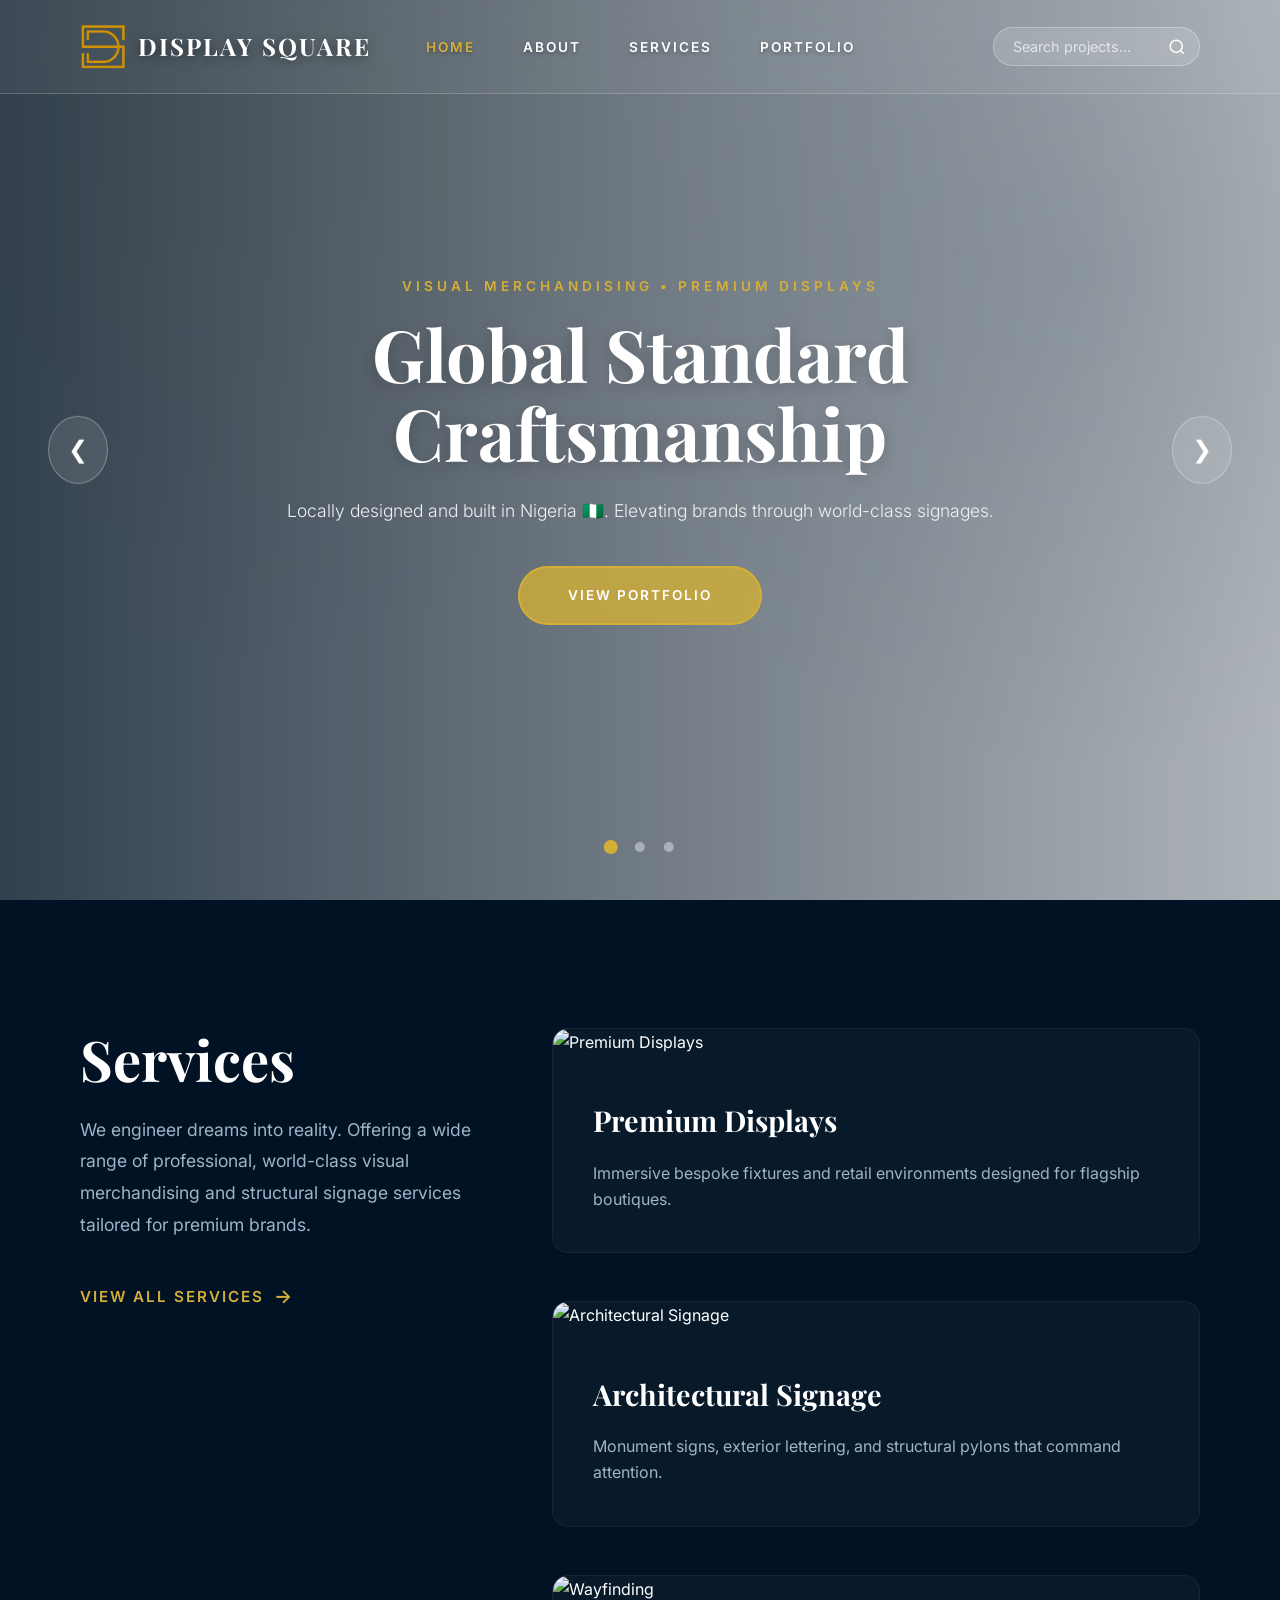
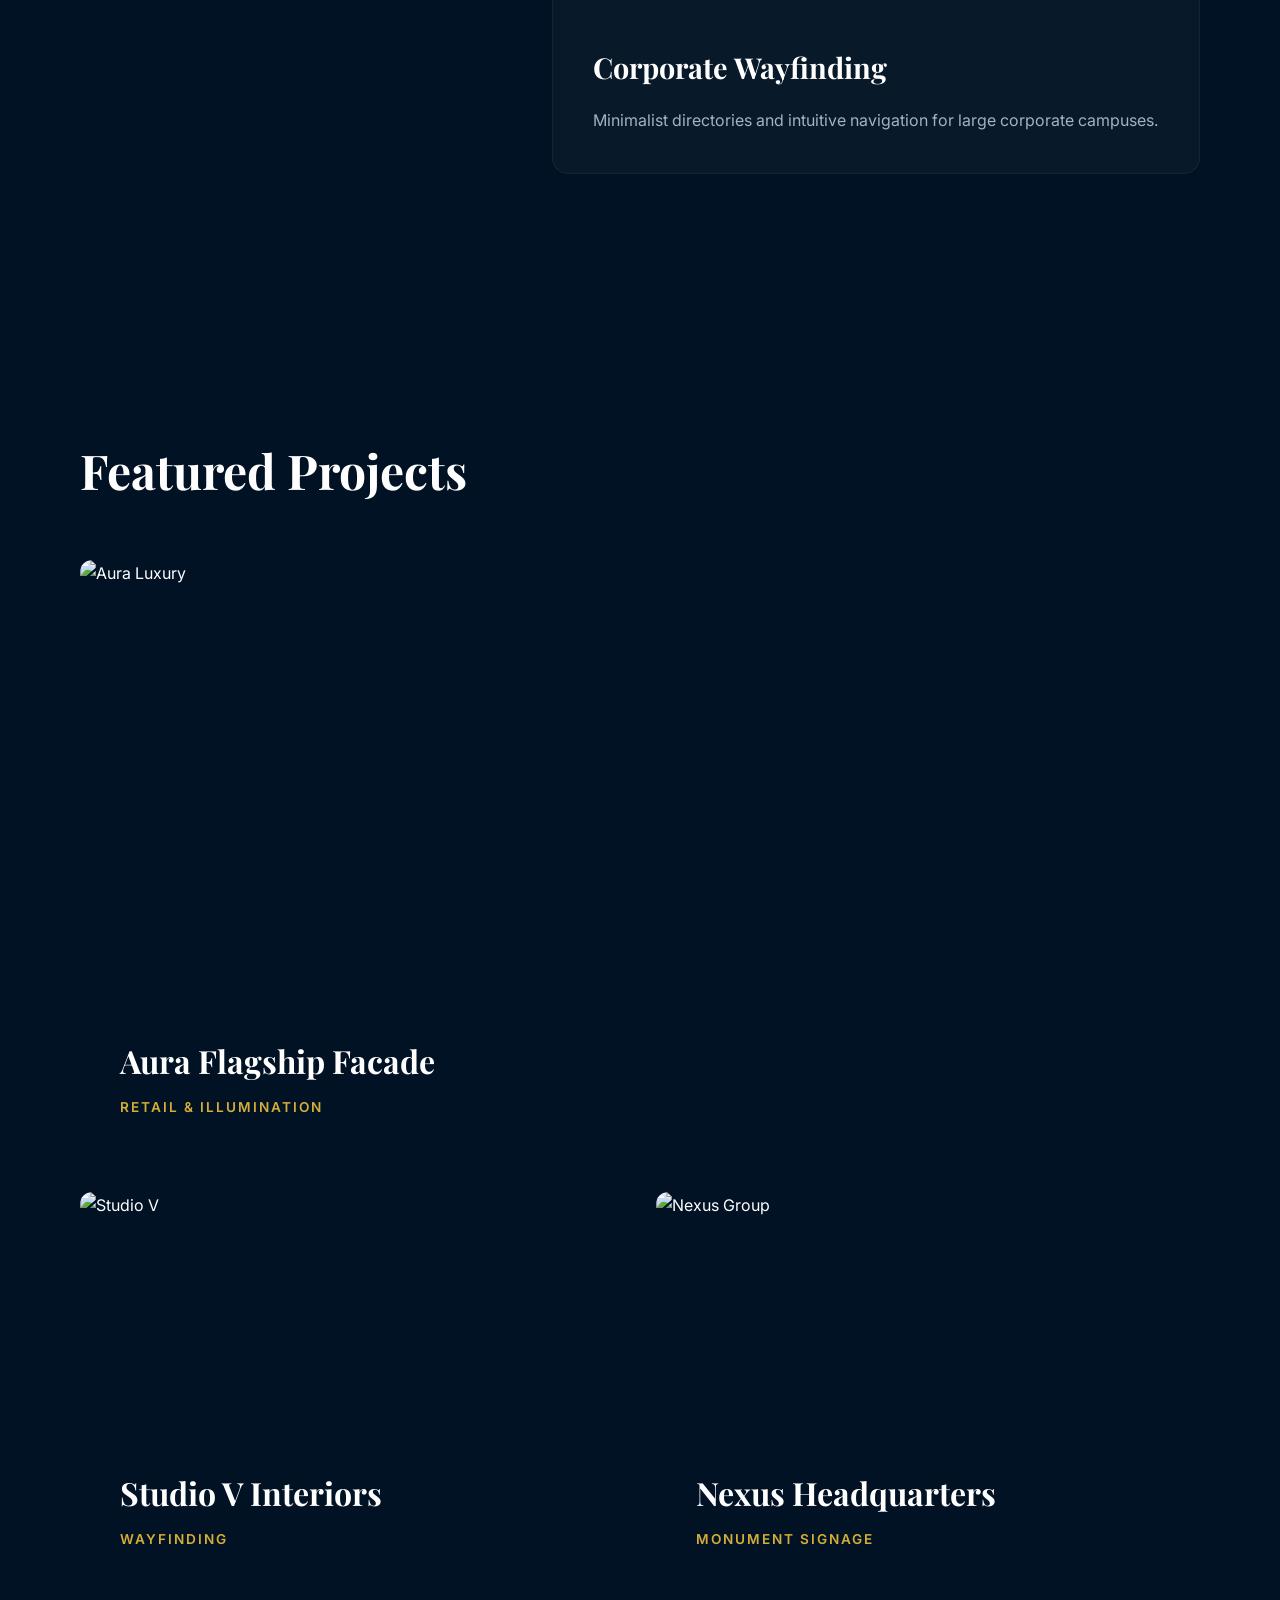
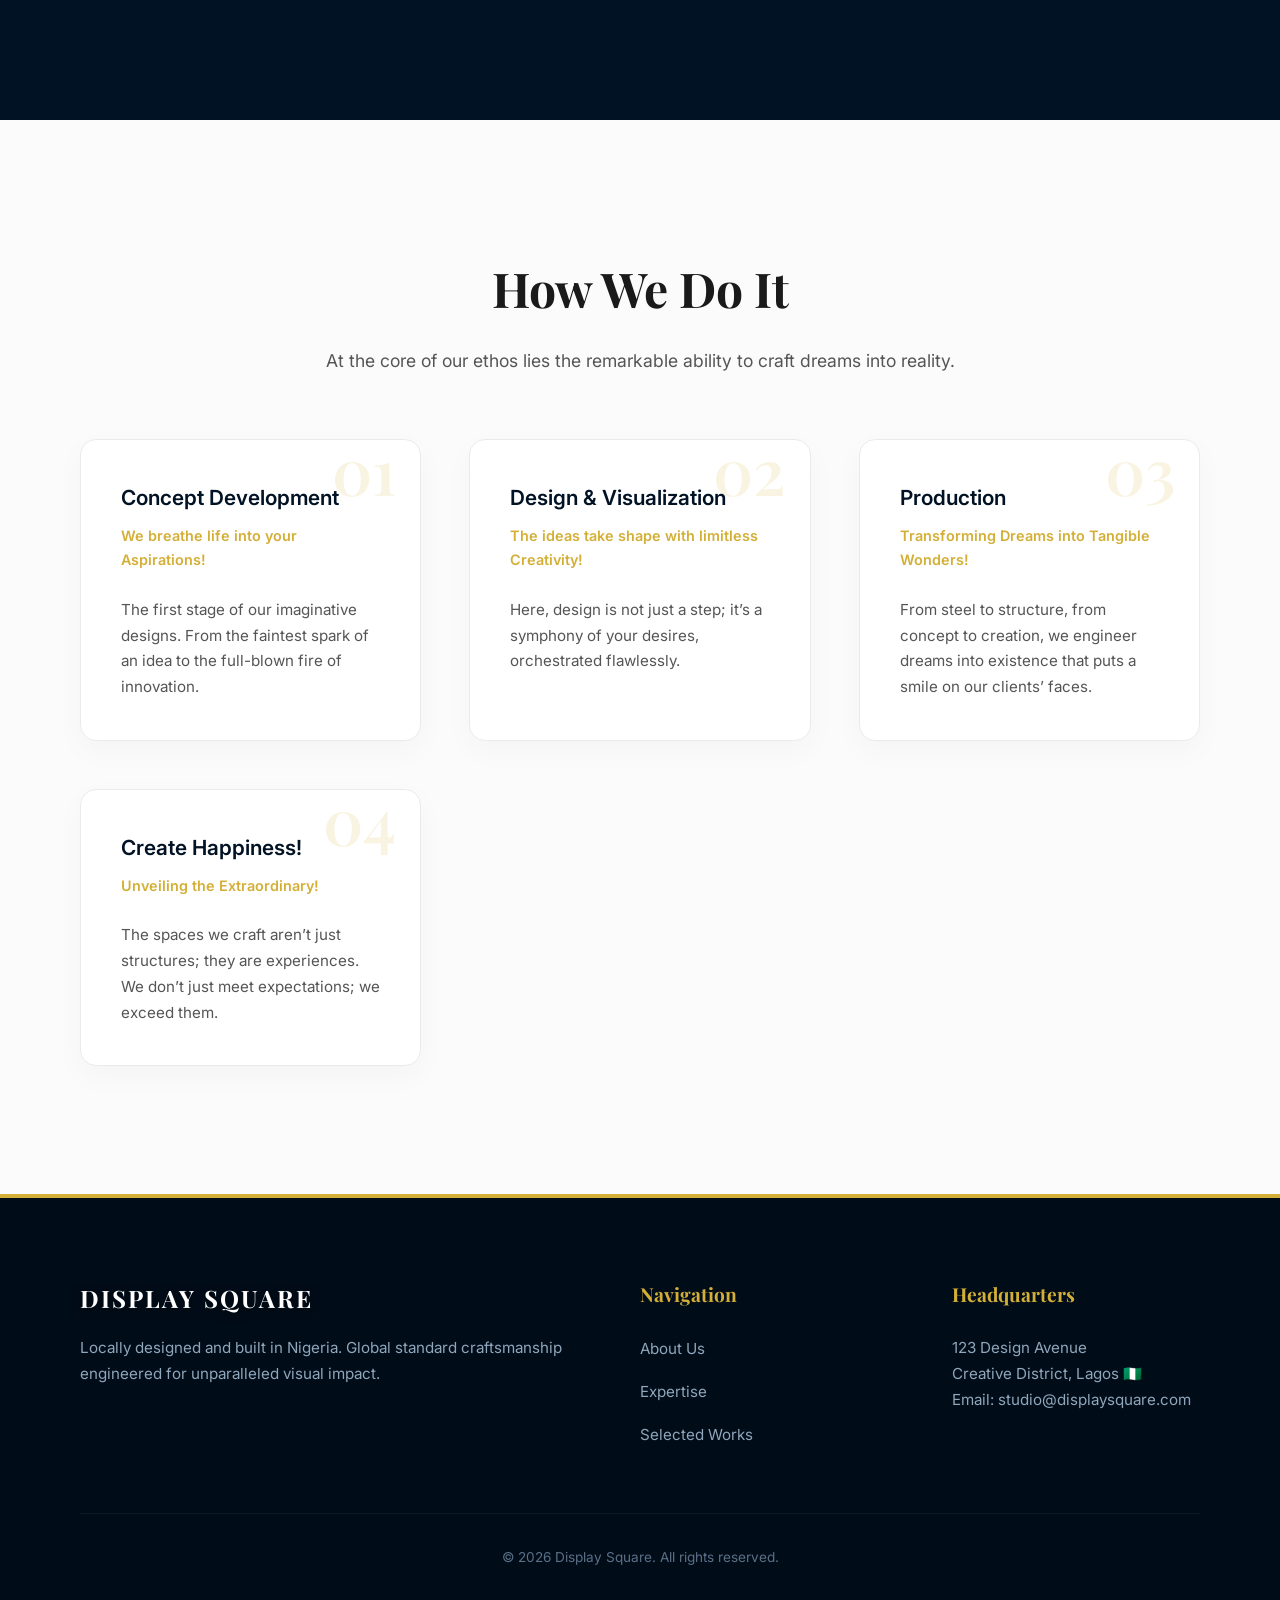
==== commit 14bf6df3: "Update index.html" ====
--- a/index.html
+++ b/index.html
@@ -68,7 +68,7 @@
                     <a href="services.html" class="btn">Discover Capabilities</a>
                 </div>
             </div>
-            <div class="slide" style="background-image: url('https://images.unsplash.com/photo-1541888079213-718e2beab88e?ixlib=rb-4.0.3&auto=format&fit=crop&w=1920&q=80');">
+            <div class="slide" style="background-image: url('https://images.unsplash.com/photo-1600607688969-a5bfcd646154?ixlib=rb-4.0.3&auto=format&fit=crop&w=1920&q=80');">
                 <div class="slide-content">
                     <span class="eyebrow">Next-Gen Integration</span>
                     <h1>Corporate Wayfinding</h1>
--- a/style.css
+++ b/style.css
@@ -1,43 +1,52 @@
-/* --- Global Variables & Reset --- */
-@import url('https://fonts.googleapis.com/css2?family=Inter:wght@300;400;600&family=Playfair+Display:ital,wght@0,400;0,600;1,400&display=swap');
+/* =========================================
+   1. GLOBAL VARIABLES & RESET
+   ========================================= */
+@import url('https://fonts.googleapis.com/css2?family=Inter:wght@300;400;600;800;900&family=Playfair+Display:ital,wght@0,400;0,600;1,400;1,700&display=swap');
+
+/* Bulletproof: Hide Mobile Menu Elements on Desktop */
+@media (min-width: 901px) {
+    .menu-toggle, #mobile-menu, .mobile-search, .close-menu {
+        display: none !important;
+        visibility: hidden !important;
+        opacity: 0 !important;
+        width: 0 !important;
+        height: 0 !important;
+        pointer-events: none !important;
+    }
+}
 
 :root {
     --text-dark: #1a1a1a;
     --text-muted: #555555;
-    --accent-blue: #002244;
+    --accent-blue: #001224; /* Deep premium navy */
     --accent-gold: #d4af37;
     
-    --glass-bg: rgba(255, 255, 255, 0.5);
-    --glass-border: rgba(255, 255, 255, 0.8);
-    --glass-shadow: 0 8px 32px 0 rgba(0, 34, 68, 0.05);
+    /* Glassmorphism Variables */
+    --glass-bg: rgba(255, 255, 255, 0.05);
+    --glass-border: rgba(255, 255, 255, 0.1);
+    --glass-shadow: 0 8px 32px 0 rgba(0, 0, 0, 0.2);
     --glass-blur: blur(16px);
     
-    --font-primary: 'Inter', sans-serif;
-    --font-display: 'Playfair Display', serif;
     --transition-speed: 0.8s;
 }
 
-* {
-    margin: 0;
-    padding: 0;
-    box-sizing: border-box;
-}
+* { margin: 0; padding: 0; box-sizing: border-box; }
 
 body {
-    font-family: var(--font-primary);
+    font-family: 'Inter', sans-serif;
     color: var(--text-dark);
     line-height: 1.7;
     overflow-x: hidden;
     background-color: #fafbfa; 
     background-image: 
         radial-gradient(circle at 15% 15%, rgba(212, 175, 55, 0.12) 0%, transparent 40%),
-        radial-gradient(circle at 85% 30%, rgba(0, 34, 68, 0.1) 0%, transparent 40%),
-        radial-gradient(circle at 20% 85%, rgba(0, 34, 68, 0.08) 0%, transparent 40%),
-        radial-gradient(circle at 80% 90%, rgba(212, 175, 55, 0.12) 0%, transparent 40%);
+        radial-gradient(circle at 85% 30%, rgba(0, 34, 68, 0.1) 0%, transparent 40%);
     background-attachment: fixed;
 }
 
-/* --- Ultra-Glass Navigation --- */
+/* =========================================
+   2. NAVIGATION & SEARCH BAR
+   ========================================= */
 .navbar {
     position: fixed;
     top: 0;
@@ -46,296 +55,291 @@
     display: flex;
     justify-content: space-between;
     align-items: center;
-    background: rgba(255, 255, 255, 0.6);
+    background: rgba(255, 255, 255, 0.1);
     backdrop-filter: var(--glass-blur);
     -webkit-backdrop-filter: var(--glass-blur);
     z-index: 1000;
-    border-bottom: 1px solid var(--glass-border);
+    border-bottom: 1px solid rgba(255, 255, 255, 0.2);
     transition: all 0.4s ease;
 }
 
-/* --- Brand & Custom Logo --- */
-.brand-container {
-    display: flex;
-    align-items: center;
-    gap: 12px;
-    text-decoration: none;
-    transition: transform 0.3s ease;
-}
-
-.brand-container:hover {
-    transform: scale(1.02);
-}
-
-.custom-logo {
-    height: 40px; 
-    width: auto;
-    display: block;
-    /* If the image breaks, this adds a subtle background so it isn't ugly */
-    background-color: transparent;
-}
-
-.logo {
-    font-family: var(--font-display);
-    font-size: 1.5rem;
-    font-weight: 700;
-    letter-spacing: 2px;
-    color: var(--accent-blue);
-    text-transform: uppercase;
-    text-shadow: 0 2px 10px rgba(255, 255, 255, 0.5);
-}
-
-/* --- Nav Links --- */
-.nav-links {
-    list-style: none;
-    display: flex;
-    gap: 3rem;
-}
-
+.brand-container { display: flex; align-items: center; gap: 12px; text-decoration: none; z-index: 2; }
+.custom-logo { height: 45px; width: auto; display: block; }
+.logo { font-family: 'Playfair Display', serif; font-size: 1.5rem; font-weight: 700; letter-spacing: 2px; color: #ffffff; text-transform: uppercase; text-shadow: 0 2px 10px rgba(0, 0, 0, 0.5); }
+
+/* Centered Links */
+.nav-center { position: absolute; left: 50%; transform: translateX(-50%); }
+.nav-links { list-style: none; display: flex; gap: 3rem; align-items: center; }
 .nav-links a {
-    color: var(--text-dark);
-    text-decoration: none;
-    font-size: 0.85rem;
-    text-transform: uppercase;
-    letter-spacing: 2px;
-    font-weight: 600;
-    transition: color 0.3s ease;
-}
-
-.nav-links a:hover, .nav-links a.active-link {
-    color: var(--accent-gold);
-}
-
-/* --- Mobile Menu Toggle (Hidden by default) --- */
-.menu-toggle {
-    display: none;
-    flex-direction: column;
-    cursor: pointer;
-    z-index: 1005; 
-}
-
-.menu-toggle .bar {
-    width: 28px;
-    height: 3px;
-    margin: 4px auto;
-    background-color: var(--accent-blue);
-    transition: all 0.4s ease;
-    border-radius: 2px;
-}
-
-/* --- Hero Carousel --- */
-.hero-carousel { position: relative; height: 100vh; width: 100%; overflow: hidden; }
+    color: #ffffff; text-decoration: none; font-size: 0.85rem;
+    text-transform: uppercase; letter-spacing: 2px; font-weight: 600;
+    transition: color 0.3s ease; text-shadow: 0 2px 4px rgba(0,0,0,0.3);
+}
+.nav-links a:hover, .nav-links a.active-link { color: var(--accent-gold); }
+
+/* Interactive Search Bar */
+.nav-right { z-index: 2; }
+.search-form {
+    display: flex; align-items: center;
+    background: rgba(255, 255, 255, 0.1); border: 1px solid rgba(255, 255, 255, 0.3);
+    border-radius: 30px; padding: 0.3rem 0.5rem 0.3rem 1.2rem;
+    transition: all 0.4s cubic-bezier(0.25, 0.46, 0.45, 0.94);
+    backdrop-filter: blur(5px);
+}
+.search-form:focus-within {
+    background: rgba(255, 255, 255, 0.2); border-color: var(--accent-gold);
+    box-shadow: 0 0 15px rgba(212, 175, 55, 0.2);
+}
+.search-input {
+    background: transparent; border: none; color: #ffffff;
+    font-family: 'Inter', sans-serif; font-size: 0.9rem; outline: none;
+    width: 150px; transition: width 0.4s ease;
+}
+.search-input::placeholder { color: rgba(255, 255, 255, 0.7); }
+.search-input:focus { width: 220px; }
+.search-btn { background: transparent; border: none; color: #ffffff; cursor: pointer; display: flex; align-items: center; padding: 0.3rem; transition: color 0.3s; }
+.search-btn:hover { color: var(--accent-gold); }
+
+/* =========================================
+   3. HERO CAROUSEL
+   ========================================= */
+.hero-carousel { position: relative; height: 100vh; width: 100%; overflow: hidden; top: 0; }
 .carousel-container { height: 100%; width: 100%; }
-
 .slide {
     position: absolute; top: 0; left: 0; width: 100%; height: 100%;
     background-size: cover; background-position: center;
     opacity: 0; transition: opacity var(--transition-speed) ease-in-out, transform 4s ease;
     display: flex; align-items: center; justify-content: center; transform: scale(1.05);
 }
-
-.slide::before {
-    content: ''; position: absolute; top: 0; left: 0; width: 100%; height: 100%;
-    background: linear-gradient(to right, rgba(0, 34, 68, 0.7) 0%, rgba(0, 34, 68, 0.2) 100%);
-}
-
+.slide::before { content: ''; position: absolute; top: 0; left: 0; width: 100%; height: 100%; background: linear-gradient(to right, rgba(0, 18, 36, 0.8) 0%, rgba(0, 18, 36, 0.3) 100%); }
 .slide.active { opacity: 1; z-index: 1; transform: scale(1); }
 
-.slide-content {
-    position: relative; z-index: 2; text-align: center; max-width: 800px; padding: 0 2rem;
-    transform: translateY(30px); opacity: 0; transition: all 1s ease-in-out 0.4s;
-}
-
+.slide-content { position: relative; z-index: 2; text-align: center; max-width: 800px; padding: 0 2rem; transform: translateY(30px); opacity: 0; transition: all 1s ease-in-out 0.4s; }
 .slide.active .slide-content { transform: translateY(0); opacity: 1; }
 
-.eyebrow {
-    display: block; font-size: 0.85rem; letter-spacing: 4px; color: var(--accent-gold);
-    text-transform: uppercase; margin-bottom: 1rem; font-weight: 600;
-}
-
-.slide-content h1 { font-family: var(--font-display); font-size: 4.5rem; margin-bottom: 1.5rem; line-height: 1.1; color: #ffffff; text-shadow: 0 4px 15px rgba(0,0,0,0.2); }
+.eyebrow { display: block; font-size: 0.85rem; letter-spacing: 4px; color: var(--accent-gold); text-transform: uppercase; margin-bottom: 1rem; font-weight: 600; }
+.slide-content h1 { font-family: 'Playfair Display', serif; font-size: 4.5rem; margin-bottom: 1.5rem; line-height: 1.1; color: #ffffff; text-shadow: 0 4px 15px rgba(0,0,0,0.2); }
 .slide-content p { font-size: 1.1rem; color: #f0f0f0; margin-bottom: 2.5rem; font-weight: 300; }
 
 .btn {
-    display: inline-block; padding: 1rem 3rem; border: 2px solid var(--accent-gold);
-    color: #ffffff; background-color: rgba(212, 175, 55, 0.8); backdrop-filter: blur(5px); -webkit-backdrop-filter: blur(5px);
-    text-decoration: none; text-transform: uppercase; letter-spacing: 2px; font-size: 0.85rem; font-weight: 600; transition: all 0.4s ease;
-    border-radius: 30px; 
-}
-
+    display: inline-block; padding: 1rem 3rem; border: 2px solid var(--accent-gold); color: #ffffff;
+    background-color: rgba(212, 175, 55, 0.8); backdrop-filter: blur(5px);
+    text-decoration: none; text-transform: uppercase; letter-spacing: 2px; font-size: 0.85rem; font-weight: 600;
+    transition: all 0.4s ease; border-radius: 30px; 
+}
 .btn:hover { background: rgba(255, 255, 255, 0.1); color: var(--accent-gold); }
 
-/* Carousel Controls */
 .prev-btn, .next-btn {
-    position: absolute; top: 50%; transform: translateY(-50%); background: var(--glass-bg); backdrop-filter: var(--glass-blur); -webkit-backdrop-filter: var(--glass-blur); border: 1px solid var(--glass-border);
-    color: var(--accent-blue); font-size: 1.5rem; cursor: pointer; z-index: 10; padding: 1.2rem; transition: all 0.3s ease; border-radius: 50%;
-}
-.prev-btn:hover, .next-btn:hover { background: var(--accent-gold); color: white; border-color: var(--accent-gold); }
-.prev-btn { left: 2rem; } .next-btn { right: 2rem; }
+    position: absolute; top: 50%; transform: translateY(-50%); background: rgba(255,255,255,0.1); backdrop-filter: var(--glass-blur); border: 1px solid rgba(255,255,255,0.3);
+    color: #ffffff; font-size: 1.5rem; cursor: pointer; z-index: 10; padding: 1.2rem; transition: all 0.3s ease; border-radius: 50%;
+}
+.prev-btn:hover, .next-btn:hover { background: var(--accent-gold); border-color: var(--accent-gold); }
+.prev-btn { left: 3rem; } .next-btn { right: 3rem; }
 
 .carousel-dots { position: absolute; bottom: 3rem; left: 50%; transform: translateX(-50%); display: flex; gap: 1.2rem; z-index: 10; }
-.dot { width: 10px; height: 10px; background: rgba(255,255,255,0.4); border-radius: 50%; cursor: pointer; transition: background 0.3s ease, transform 0.3s ease; backdrop-filter: blur(4px); }
+.dot { width: 10px; height: 10px; background: rgba(255,255,255,0.4); border-radius: 50%; cursor: pointer; transition: background 0.3s ease, transform 0.3s ease; }
 .dot.active { background: var(--accent-gold); transform: scale(1.4); }
 
-/* --- Section Formatting --- */
-.what-we-do, .how-we-do-it, .testimonials, .clients-section, .about-content, .services-detail-section { padding: 8rem 5rem; background: transparent; }
+/* =========================================
+   4. GLOBAL SECTION STYLING
+   ========================================= */
+section { padding: 8rem 5rem; }
+.dark-section { background-color: var(--accent-blue); color: #ffffff; }
 
 .section-heading { text-align: center; margin-bottom: 4rem; }
-.section-heading h2 { font-family: var(--font-display); font-size: 2.5rem; color: var(--accent-blue); margin-bottom: 1rem; }
+.section-heading.left-align { text-align: left; margin-bottom: 3rem; }
+.section-heading h2 { font-family: 'Playfair Display', serif; font-size: 3rem; color: inherit; margin-bottom: 1rem; }
 .section-heading p { font-size: 1.1rem; color: var(--text-muted); font-weight: 400; }
-
-/* --- Inner Page Headers --- */
-.page-header {
-    height: 55vh; width: 100%; background-size: cover; background-position: center;
-    position: relative; display: flex; align-items: center; justify-content: center; text-align: center;
-}
-.page-header::before { content: ''; position: absolute; top: 0; left: 0; width: 100%; height: 100%; background: rgba(0, 34, 68, 0.6); backdrop-filter: blur(4px); }
+.dark-section .section-heading p { color: #a0b3c6; }
+
+/* =========================================
+   5. HOME PAGE LAYOUTS
+   ========================================= */
+/* Home Services Split */
+.services-split { display: flex; gap: 5rem; align-items: flex-start; max-width: 1400px; margin: 0 auto; }
+.services-intro { flex: 0 0 35%; position: sticky; top: 150px; } 
+.services-intro h2 { font-family: 'Playfair Display', serif; font-size: 3.5rem; color: #ffffff; margin-bottom: 1.5rem; line-height: 1.1;}
+.services-intro p { font-size: 1.1rem; color: #a0b3c6; margin-bottom: 2.5rem; line-height: 1.8; }
+.view-all-link { color: var(--accent-gold); text-decoration: none; font-size: 0.95rem; text-transform: uppercase; letter-spacing: 2px; font-weight: 600; display: inline-flex; align-items: center; transition: color 0.3s; }
+.view-all-link .arrow { margin-left: 10px; font-size: 1.2rem; transition: transform 0.3s; }
+.view-all-link:hover .arrow { transform: translateX(8px); }
+
+.services-cards { flex: 1; display: flex; flex-direction: column; gap: 3rem; }
+.service-image-card { background: rgba(255, 255, 255, 0.03); border: 1px solid rgba(255,255,255,0.05); border-radius: 16px; overflow: hidden; transition: transform 0.4s; }
+.service-image-card:hover { transform: translateY(-10px); background: rgba(255, 255, 255, 0.05); }
+.service-image-card img { width: 100%; height: 350px; object-fit: cover; }
+.card-text { padding: 2.5rem; }
+.card-text h3 { font-family: 'Playfair Display', serif; font-size: 1.8rem; color: #ffffff; margin-bottom: 1rem; }
+.card-text p { color: #a0b3c6; font-size: 1rem; line-height: 1.6;}
+
+/* Home Featured Projects Grid */
+.projects-editorial-grid { display: grid; grid-template-columns: repeat(2, 1fr); grid-gap: 2rem; max-width: 1400px; margin: 0 auto; }
+.project-item { position: relative; overflow: hidden; border-radius: 12px; cursor: pointer; }
+.project-item.large { grid-column: span 2; height: 600px; }
+.project-item.small { height: 400px; }
+.project-item img { width: 100%; height: 100%; object-fit: cover; transition: transform 0.8s cubic-bezier(0.25, 0.46, 0.45, 0.94); }
+.project-item::after { content: ''; position: absolute; inset: 0; background: linear-gradient(to top, rgba(0, 18, 36, 0.9) 0%, transparent 50%); }
+.project-item:hover img { transform: scale(1.05); }
+.project-info { position: absolute; bottom: 2.5rem; left: 2.5rem; z-index: 2; }
+.project-info h3 { font-family: 'Playfair Display', serif; font-size: 2rem; color: #ffffff; margin-bottom: 0.3rem; }
+.project-info span { color: var(--accent-gold); font-size: 0.85rem; text-transform: uppercase; letter-spacing: 2px; font-weight: 600; }
+
+/* Home Process Grid */
+.process-grid { display: grid; grid-template-columns: repeat(auto-fit, minmax(250px, 1fr)); gap: 3rem; max-width: 1400px; margin: 0 auto; }
+.process-step { position: relative; padding: 2.5rem; background: #ffffff; border: 1px solid #eaeaea; border-radius: 16px; box-shadow: 0 10px 30px rgba(0,0,0,0.03); }
+.step-number { font-family: 'Playfair Display', serif; font-size: 4rem; color: rgba(212, 175, 55, 0.15); position: absolute; top: -1.5rem; right: 1.5rem; font-weight: 600; }
+.process-step h3 { font-size: 1.3rem; color: var(--accent-blue); margin-bottom: 0.5rem; font-weight: 600;}
+.process-step h4 { font-size: 0.9rem; color: var(--accent-gold); margin-bottom: 1.5rem; font-weight: 600; }
+.process-step p { color: var(--text-muted); font-size: 0.95rem; }
+
+/* =========================================
+   6. ABOUT PAGE LAYOUTS
+   ========================================= */
+.about-editorial { display: flex; gap: 5rem; align-items: center; max-width: 1400px; margin: 0 auto; padding: 8rem 5rem; }
+.about-image { flex: 1; border-radius: 12px; overflow: hidden; box-shadow: 0 20px 40px rgba(0,0,0,0.1); }
+.about-image img { width: 100%; height: 600px; object-fit: cover; transition: transform 0.8s ease; }
+.about-image:hover img { transform: scale(1.05); }
+.about-text { flex: 1; }
+.about-text h2 { font-family: 'Playfair Display', serif; font-size: 3.5rem; color: var(--accent-blue); margin-bottom: 1.5rem; line-height: 1.1; }
+.about-text p { font-size: 1.15rem; color: var(--text-muted); margin-bottom: 1.5rem; line-height: 1.8; }
+
+.mission-vision { padding-top: 6rem; padding-bottom: 6rem; }
+.mv-grid { display: grid; grid-template-columns: 1fr 1fr; gap: 4rem; max-width: 1400px; margin: 0 auto; }
+.mv-card { padding: 4rem; background: rgba(255, 255, 255, 0.03); border: 1px solid rgba(255, 255, 255, 0.05); border-radius: 16px; transition: transform 0.4s ease, background 0.4s ease; }
+.mv-card:hover { transform: translateY(-10px); background: rgba(255, 255, 255, 0.06); }
+.mv-card h3 { font-family: 'Playfair Display', serif; font-size: 2.5rem; color: var(--accent-gold); margin-bottom: 1.5rem; }
+.mv-card p { font-size: 1.1rem; color: #a0b3c6; line-height: 1.8; font-weight: 300;}
+
+.team-section { padding-top: 2rem; padding-bottom: 8rem; }
+.team-grid { display: grid; grid-template-columns: repeat(auto-fit, minmax(280px, 1fr)); gap: 3rem; max-width: 1400px; margin: 0 auto; }
+.team-member { position: relative; cursor: pointer; }
+.team-img-wrapper { overflow: hidden; border-radius: 12px; margin-bottom: 1.5rem; background: var(--accent-blue); }
+.team-img-wrapper img { width: 100%; height: 450px; object-fit: cover; filter: grayscale(100%); opacity: 0.8; transition: filter 0.5s ease, transform 0.8s ease, opacity 0.5s ease; }
+.team-member:hover img { filter: grayscale(0%); opacity: 1; transform: scale(1.05); }
+.team-info h3 { font-family: 'Playfair Display', serif; font-size: 1.8rem; color: #ffffff; margin-bottom: 0.3rem; }
+.team-info span { color: var(--accent-gold); font-size: 0.85rem; text-transform: uppercase; letter-spacing: 2px; font-weight: 600; }
+
+/* =========================================
+   7. INNER PAGES (Services & Portfolio)
+   ========================================= */
+.page-header { height: 55vh; width: 100%; background-size: cover; background-position: center; position: relative; display: flex; align-items: center; justify-content: center; text-align: center; }
+.page-header::before { content: ''; position: absolute; top: 0; left: 0; width: 100%; height: 100%; background: rgba(0, 18, 36, 0.7); backdrop-filter: blur(4px); }
 .header-content { position: relative; z-index: 2; padding: 0 2rem; margin-top: 5rem; }
-.header-content h1 { font-family: var(--font-display); font-size: 4rem; color: #ffffff; margin-bottom: 1rem; text-shadow: 0 4px 15px rgba(0,0,0,0.2); }
+.header-content h1 { font-family: 'Playfair Display', serif; font-size: 4rem; color: #ffffff; margin-bottom: 1rem; text-shadow: 0 4px 15px rgba(0,0,0,0.2); transition: all 0.3s ease; }
 .header-content p { font-size: 1.2rem; color: var(--accent-gold); font-weight: 400; }
 
-/* --- Cards & Grids --- */
-.services-preview-grid, .testimonial-grid { display: grid; grid-template-columns: repeat(auto-fit, minmax(320px, 1fr)); gap: 3rem; max-width: 1400px; margin: 0 auto; }
-.service-preview-card, .testimonial-card {
-    background: var(--glass-bg); backdrop-filter: var(--glass-blur); -webkit-backdrop-filter: var(--glass-blur);
-    padding: 3rem; border: 1px solid var(--glass-border); border-radius: 16px; 
-    box-shadow: var(--glass-shadow); transition: transform 0.4s ease, box-shadow 0.4s ease;
-}
-.service-preview-card:hover, .testimonial-card:hover { transform: translateY(-10px); box-shadow: 0 15px 40px rgba(0, 34, 68, 0.12); }
-.service-preview-card h3 { font-family: var(--font-display); font-size: 1.5rem; color: var(--accent-blue); margin-bottom: 1rem; }
-.service-preview-card p { color: var(--text-muted); margin-bottom: 2rem; font-size: 0.95rem; }
-.text-link { color: var(--accent-gold); text-decoration: none; font-size: 0.85rem; text-transform: uppercase; letter-spacing: 2px; font-weight: 600; transition: color 0.3s; }
-.text-link:hover { color: var(--accent-blue); }
-
-.quote { font-family: var(--font-display); font-size: 1.2rem; font-style: italic; color: var(--accent-blue); margin-bottom: 2rem; line-height: 1.8; }
-.client-info h5 { color: var(--accent-gold); font-size: 1rem; letter-spacing: 1px; text-transform: uppercase; }
-.client-info span { color: var(--text-muted); font-size: 0.85rem; }
-
-/* --- Process Grid --- */
-.process-grid { display: grid; grid-template-columns: repeat(auto-fit, minmax(250px, 1fr)); gap: 3rem; max-width: 1400px; margin: 0 auto; }
-.process-step { position: relative; padding: 2.5rem; background: var(--glass-bg); backdrop-filter: var(--glass-blur); -webkit-backdrop-filter: var(--glass-blur); border: 1px solid var(--glass-border); border-radius: 16px; box-shadow: var(--glass-shadow); }
-.step-number { font-family: var(--font-display); font-size: 4rem; color: rgba(212, 175, 55, 0.2); position: absolute; top: -1.5rem; right: 1.5rem; font-weight: 600; }
-.process-step h3 { font-size: 1.3rem; color: var(--accent-blue); margin-bottom: 0.5rem; letter-spacing: 1px; font-weight: 600;}
-.process-step h4 { font-size: 0.9rem; color: var(--accent-gold); margin-bottom: 1.5rem; font-weight: 600; }
-.process-step p { color: var(--text-muted); font-size: 0.95rem; line-height: 1.6; }
-
-/* --- Portfolio Gallery --- */
+.services-editorial-grid { display: flex; flex-direction: column; gap: 6rem; max-width: 1400px; margin: 0 auto; }
+.services-row { display: flex; align-items: center; gap: 5rem; }
+.services-row.reverse { flex-direction: row-reverse; }
+.services-text-col { flex: 1; }
+.services-text-col h3 { font-family: 'Playfair Display', serif; font-size: 2.8rem; color: #ffffff; margin-bottom: 1.5rem; line-height: 1.1; }
+.services-text-col p { font-size: 1.15rem; color: #a0b3c6; line-height: 1.8; }
+.services-img-col { flex: 1; border-radius: 16px; overflow: hidden; box-shadow: 0 20px 40px rgba(0,0,0,0.3); }
+.services-img-col img { width: 100%; height: 500px; object-fit: cover; transition: transform 0.8s ease; }
+.services-img-col:hover img { transform: scale(1.05); }
+
 .portfolio-gallery { background: transparent; padding: 6rem 5rem; }
 .gallery-grid { display: grid; grid-template-columns: repeat(auto-fit, minmax(400px, 1fr)); gap: 2rem; max-width: 1400px; margin: 0 auto; }
-.gallery-item { position: relative; overflow: hidden; height: 500px; border-radius: 16px; cursor: pointer; box-shadow: var(--glass-shadow); border: 1px solid var(--glass-border); }
+.gallery-item { position: relative; overflow: hidden; height: 500px; border-radius: 16px; cursor: pointer; box-shadow: 0 10px 30px rgba(0,0,0,0.05); border: 1px solid #eaeaea; }
 .gallery-item img { width: 100%; height: 100%; object-fit: cover; transition: transform 0.8s cubic-bezier(0.25, 0.46, 0.45, 0.94); }
-.item-overlay {
-    position: absolute; inset: 0; background: rgba(0, 34, 68, 0.4); backdrop-filter: blur(8px); -webkit-backdrop-filter: blur(8px);
-    display: flex; flex-direction: column; justify-content: center; align-items: center; text-align: center; opacity: 0; transition: opacity 0.5s ease;
-}
+.item-overlay { position: absolute; inset: 0; background: rgba(0, 18, 36, 0.6); backdrop-filter: blur(8px); -webkit-backdrop-filter: blur(8px); display: flex; flex-direction: column; justify-content: center; align-items: center; text-align: center; opacity: 0; transition: opacity 0.5s ease; }
 .gallery-item:hover img { transform: scale(1.08); }
 .gallery-item:hover .item-overlay { opacity: 1; }
-.item-overlay h3 { font-family: var(--font-display); font-size: 2rem; color: #ffffff; margin-bottom: 0.5rem; transform: translateY(20px); transition: transform 0.5s ease; }
+.item-overlay h3 { font-family: 'Playfair Display', serif; font-size: 2rem; color: #ffffff; margin-bottom: 0.5rem; transform: translateY(20px); transition: transform 0.5s ease; }
 .item-overlay p { color: var(--accent-gold); font-size: 0.9rem; text-transform: uppercase; letter-spacing: 2px; font-weight: 600; transform: translateY(20px); transition: transform 0.5s ease 0.1s; }
 .gallery-item:hover .item-overlay h3, .gallery-item:hover .item-overlay p { transform: translateY(0); }
 
-/* --- Client Logos --- */
-.clients-section h2 { font-family: var(--font-display); font-size: 1.5rem; color: var(--text-muted); margin-bottom: 3rem; font-weight: 400; text-align: center; }
-.client-logos { display: flex; flex-wrap: wrap; justify-content: center; gap: 5rem; opacity: 0.7; }
-.logo-item { font-size: 1.2rem; font-weight: 600; letter-spacing: 4px; color: var(--accent-blue); transition: color 0.3s, opacity 0.3s; cursor: default; }
-.logo-item:hover { color: var(--accent-gold); opacity: 1; text-shadow: 0 0 10px rgba(212, 175, 55, 0.3); }
-
-/* --- Inner Page Formats --- */
-.about-content, .services-detail-section { padding: 8rem 5rem; display: flex; justify-content: center; flex-direction: column; align-items: center;}
-.about-text, .service-row { max-width: 900px; width: 100%; text-align: center; background: var(--glass-bg); backdrop-filter: var(--glass-blur); -webkit-backdrop-filter: var(--glass-blur); padding: 4rem; border-radius: 16px; border: 1px solid var(--glass-border); box-shadow: var(--glass-shadow); margin-bottom: 2rem;}
-.about-text h2, .service-text h2 { font-family: var(--font-display); font-size: 2.5rem; color: var(--accent-blue); margin-bottom: 2rem; }
-.about-text p, .service-text p { font-size: 1.15rem; color: var(--text-muted); margin-bottom: 1.5rem; font-weight: 400; }
-
-/* --- Footer --- */
-footer { background-color: var(--accent-blue); padding: 5rem 5rem 2rem 5rem; color: #ffffff; border-top: 4px solid var(--accent-gold); }
+/* =========================================
+   8. FOOTER & ANIMATIONS
+   ========================================= */
+footer { background-color: #000c18; padding: 5rem 5rem 2rem 5rem; color: #ffffff; border-top: 4px solid var(--accent-gold); }
 .footer-container { display: grid; grid-template-columns: 2fr 1fr 1fr; gap: 4rem; margin-bottom: 4rem; max-width: 1400px; margin-inline: auto; }
-.footer-col h4 { font-family: var(--font-display); color: var(--accent-gold); font-size: 1.2rem; margin-bottom: 1.5rem; }
-.footer-col p { color: #d0dbe5; font-size: 0.95rem; line-height: 1.8;}
+.footer-col h4 { font-family: 'Playfair Display', serif; color: var(--accent-gold); font-size: 1.2rem; margin-bottom: 1.5rem; }
+.footer-col p, .footer-col ul li a { color: #8fa6bb; font-size: 0.95rem; text-decoration: none; transition: color 0.3s; }
 .footer-col ul { list-style: none; display: flex; flex-direction: column; gap: 1rem; }
-.footer-col ul li a { color: #d0dbe5; font-size: 0.95rem; text-decoration: none; transition: color 0.3s; }
 .footer-col ul li a:hover { color: var(--accent-gold); }
-.footer-bottom { text-align: center; padding-top: 2rem; border-top: 1px solid rgba(255,255,255,0.1); color: #8fa6bb; font-size: 0.85rem; }
-
-/* --- Animations --- */
+.footer-bottom { text-align: center; padding-top: 2rem; border-top: 1px solid rgba(255,255,255,0.05); color: #5a7086; font-size: 0.85rem; }
+
 .reveal { opacity: 0; transform: translateY(40px); transition: opacity 1s ease, transform 1s cubic-bezier(0.25, 0.46, 0.45, 0.94); }
 .reveal.active { opacity: 1; transform: translateY(0); }
 
 /* =========================================
-   PERFECT MOBILE & TABLET RESPONSIVENESS 
+   9. PERFECT MOBILE RESPONSIVENESS
    ========================================= */
 @media (max-width: 1024px) {
-    /* Tighten padding on medium screens */
-    .what-we-do, .how-we-do-it, .testimonials, .clients-section, .about-content, .services-detail-section, .portfolio-gallery { padding: 5rem 3rem; }
+    section { padding: 5rem 3rem; }
+    .services-split { flex-direction: column; gap: 3rem; }
+    .services-intro { position: relative; top: 0; }
     .gallery-grid { grid-template-columns: repeat(auto-fit, minmax(300px, 1fr)); }
 }
 
 @media (max-width: 900px) {
-    .navbar { padding: 1rem 2rem; background: rgba(255,255,255,0.9); }
-    .logo { font-size: 1.2rem; }
-    
-    /* Make the Hamburger Icon visible */
-    .menu-toggle { display: flex; }
-
-    /* The Solid Navy Full-Screen Mobile Menu */
+    /* 1. Force the hamburger to appear on mobile */
+    .menu-toggle, #mobile-menu {
+        display: flex !important;
+        flex-direction: column !important;
+        visibility: visible !important;
+        opacity: 1 !important;
+        width: auto !important;
+        height: auto !important;
+        pointer-events: auto !important;
+        z-index: 1005 !important;
+    }
+
+    /* 2. Hide Desktop specific items */
+    .nav-right { display: none; } 
+    
+    .navbar { padding: 1rem 1.5rem !important; }
+    .menu-toggle .bar { background-color: #ffffff !important; }
+
+    /* 3. The Full-Screen White Glass Menu Overlay */
     .nav-links {
-        position: fixed;
-        top: 0;
-        right: -100%; /* Hide completely off-screen */
-        width: 100%;
-        height: 100vh;
-        background: var(--accent-blue); /* Solid Deep Navy prevents bleed-through! */
-        flex-direction: column;
-        justify-content: center;
-        align-items: center;
-        gap: 3rem;
-        transition: right 0.5s cubic-bezier(0.25, 0.46, 0.45, 0.94);
-        z-index: 1000;
+        position: fixed; top: 0; right: -100%; width: 100%; height: 100vh;
+        background: rgba(255, 255, 255, 0.95) !important; backdrop-filter: blur(20px); -webkit-backdrop-filter: blur(20px);
+        flex-direction: column; justify-content: center; align-items: center; gap: 3rem; 
+        transition: right 0.4s ease-in-out; z-index: 9999; margin: 0; padding: 0;
     }
-
-/* The sliding glass mobile menu */
-    .nav-links.active {
-        right: 0 !important;
-        /* This is the 'Glass-White' look */
-        background: rgba(255, 255, 255, 0.7) !important;
-        backdrop-filter: blur(20px) !important;
-        -webkit-backdrop-filter: blur(20px) !important;
-        border-left: 1px solid rgba(255, 255, 255, 0.5);
-        opacity: 1 !important;
-        z-index: 9999 !important;
+    .nav-links.active { right: 0; }
+    
+    .nav-links a { font-size: 2rem !important; font-weight: 900 !important; color: var(--accent-blue) !important; letter-spacing: 2px; text-shadow: none; }
+    .nav-links a:hover { color: var(--accent-gold) !important; }
+    .nav-links li a { display: block; }
+
+    /* 4. The X Close Button */
+    .close-menu {
+        display: block !important; position: absolute !important; top: 20px; right: 30px;
+        font-size: 4rem; cursor: pointer; color: var(--accent-blue) !important;
+        font-weight: 300; line-height: 1; z-index: 10000;
+        visibility: visible !important; opacity: 1 !important;
     }
-
-   /* Change the text color to dark so it stands out against the white glass */
-    .nav-links a {
-        color: var(--accent-blue) !important; 
-        font-weight: 700 !important;
-    }
-    
-    .nav-links a:hover, .nav-links a.active-link {
-        color: var(--accent-gold);
-    }
-
-    /* Change hamburger to 'X' and turn it white when menu is open */
-    .menu-toggle .bar {
-        background-color: var(--accent-blue) !important;
-    }
-    .menu-toggle.is-active .bar:nth-child(2) { opacity: 0; }
-    .menu-toggle.is-active .bar:nth-child(1) { transform: translateY(7px) rotate(45deg); }
-    .menu-toggle.is-active .bar:nth-child(3) { transform: translateY(-7px) rotate(-45deg); }
-
-    /* Fix layout squishing on mobile */
+    
+    body.menu-open { overflow: hidden; }
+
+    /* 5. Mobile Search Box */
+    .mobile-search { display: block !important; width: 100%; max-width: 300px; margin-bottom: 1rem; visibility: visible !important; opacity: 1 !important; }
+    .mobile-search .search-form { background: rgba(0, 18, 36, 0.05); border-color: rgba(0, 18, 36, 0.2); padding: 0.8rem 1rem 0.8rem 1.5rem; }
+    .mobile-search .search-input { color: var(--accent-blue); width: 100%; font-size: 1.1rem; }
+    .mobile-search .search-input::placeholder { color: rgba(0, 18, 36, 0.5); }
+    .mobile-search .search-btn { color: var(--accent-blue); }
+    .mobile-search .search-form:focus-within { border-color: var(--accent-blue); }
+
+    /* 6. Layout Fixes for Mobile */
     .slide-content h1 { font-size: 2.8rem; }
-    .slide-content p { font-size: 1rem; margin-bottom: 1.5rem; }
-    .btn { padding: 0.8rem 2rem; }
-    .prev-btn, .next-btn { display: none; } /* Hide arrows, let dots handle mobile */
-    
-    .what-we-do, .how-we-do-it, .testimonials, .clients-section, .about-content, .services-detail-section, .portfolio-gallery { 
-        padding: 4rem 1.5rem; 
-    }
+    .prev-btn, .next-btn { display: none; } 
+    
+    .projects-editorial-grid { grid-template-columns: 1fr; }
+    .project-item.large { grid-column: 1; height: 400px; }
+    .project-info h3 { font-size: 1.5rem; }
+    
+    .about-editorial { flex-direction: column; gap: 3rem; padding: 4rem 1.5rem; }
+    .about-image img { height: 400px; }
+    .mv-grid { grid-template-columns: 1fr; gap: 2rem; }
+    .mv-card { padding: 2.5rem; }
+    .team-grid { grid-template-columns: 1fr; gap: 4rem; }
+    
+    .services-row, .services-row.reverse { flex-direction: column; gap: 2.5rem; }
+    .services-img-col img { height: 350px; }
     
     .footer-container { grid-template-columns: 1fr; text-align: center; gap: 2.5rem; }
     .footer-col ul { align-items: center; }
-    .gallery-grid, .services-preview-grid, .process-grid, .testimonial-grid { grid-template-columns: 1fr; }
-    .about-text, .service-row { padding: 2rem 1.5rem; }
-}
-
-
+}
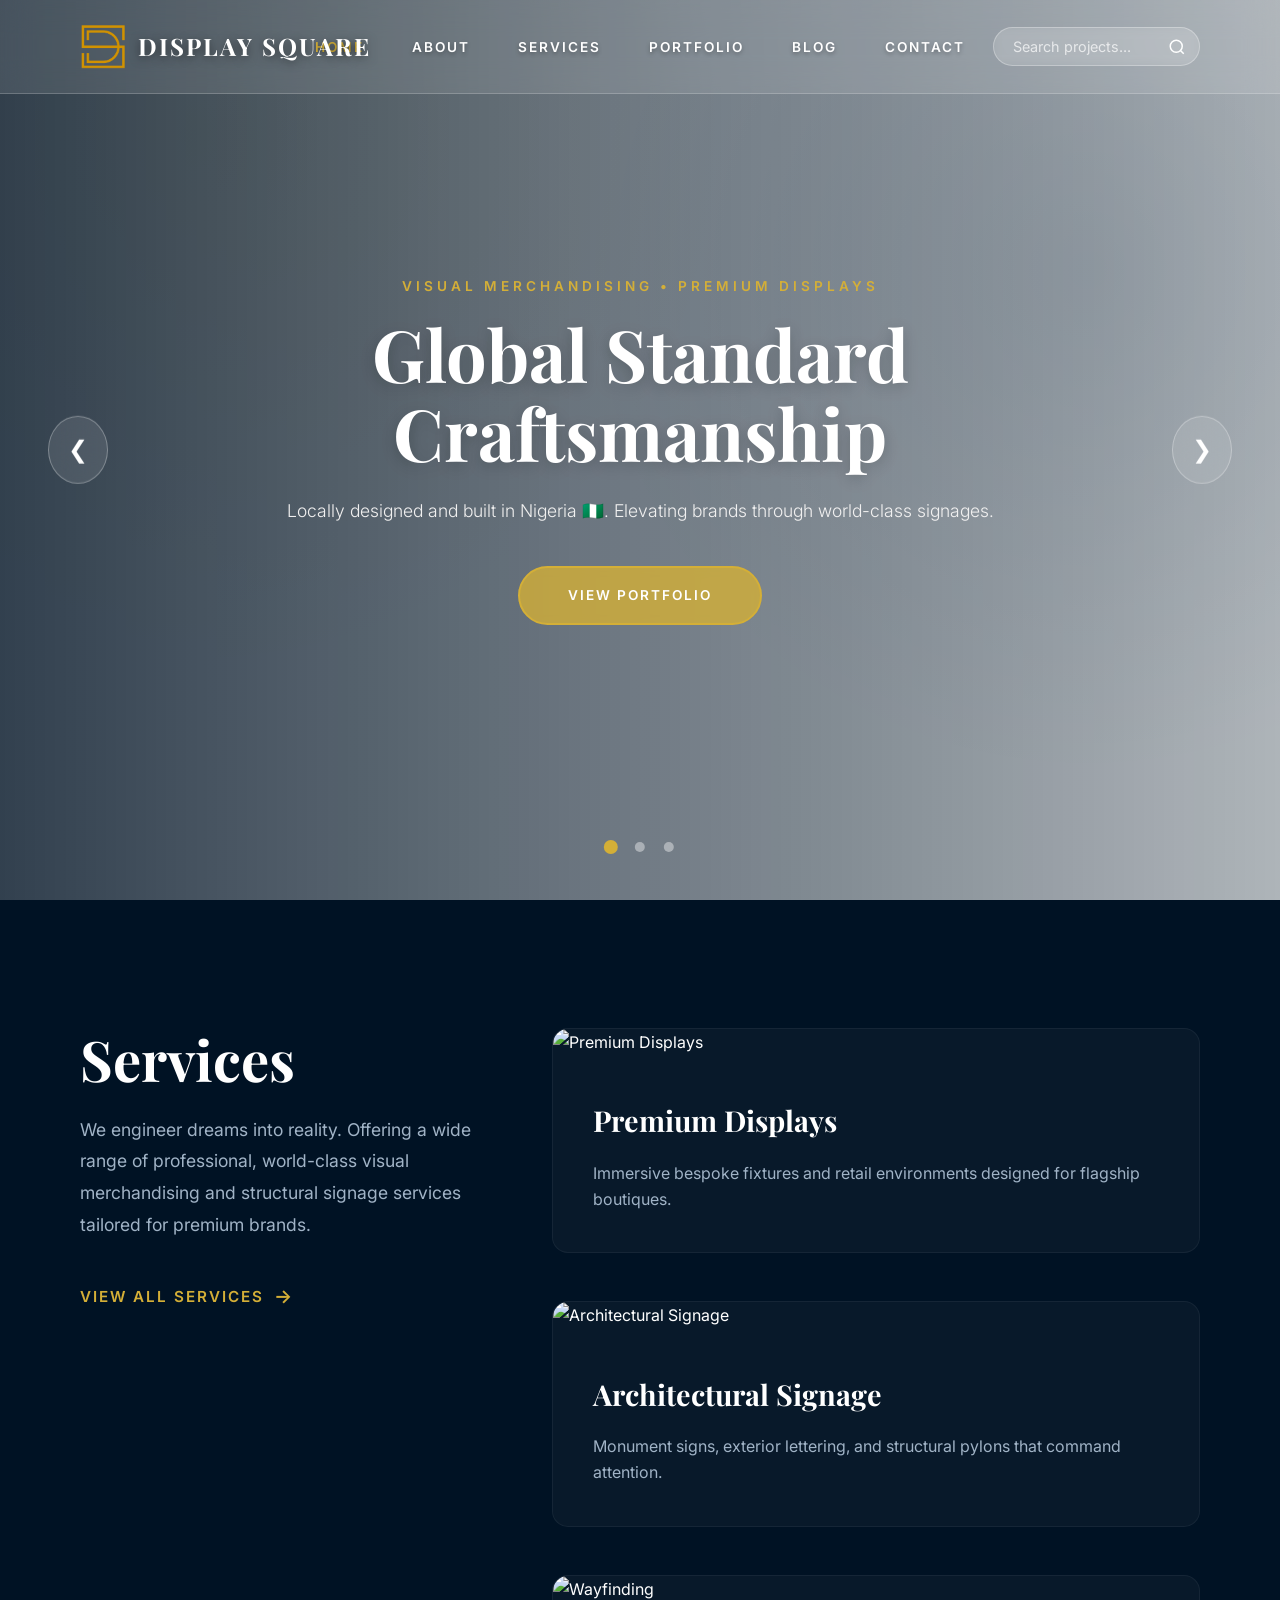
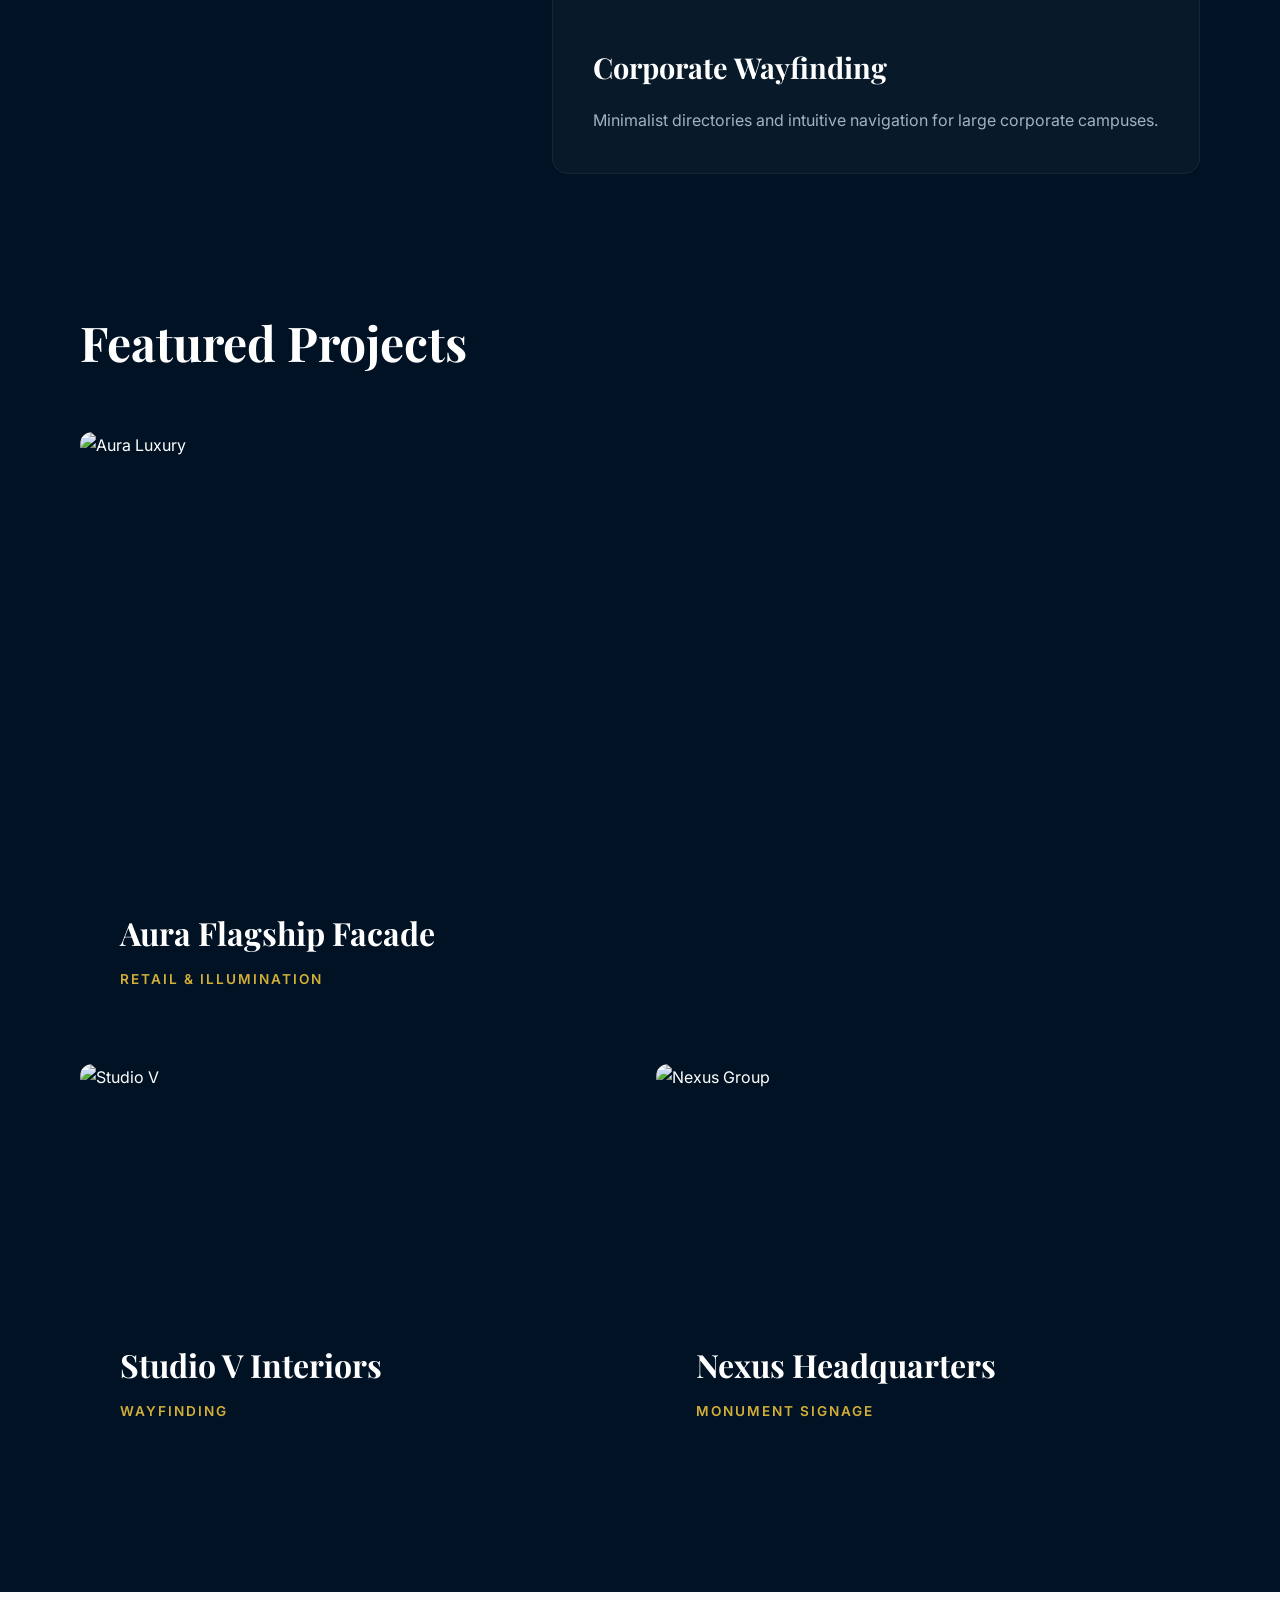
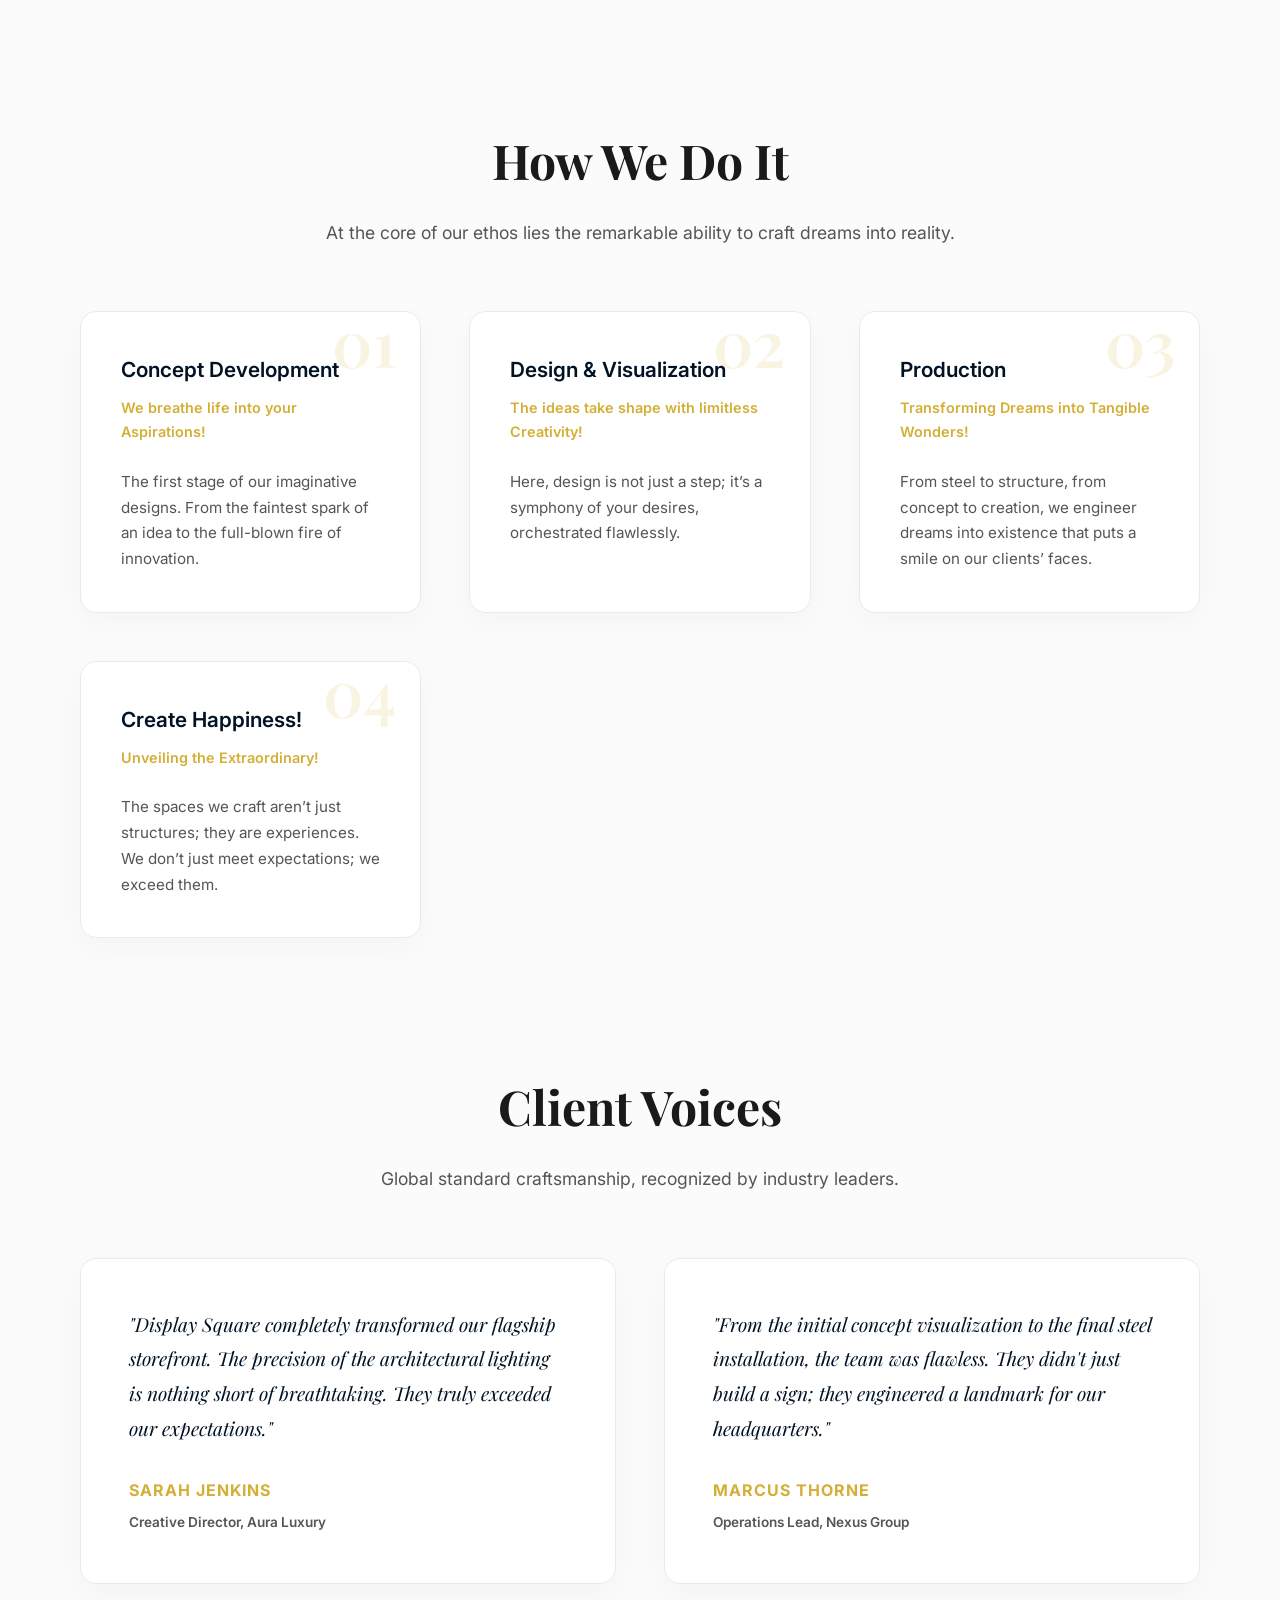
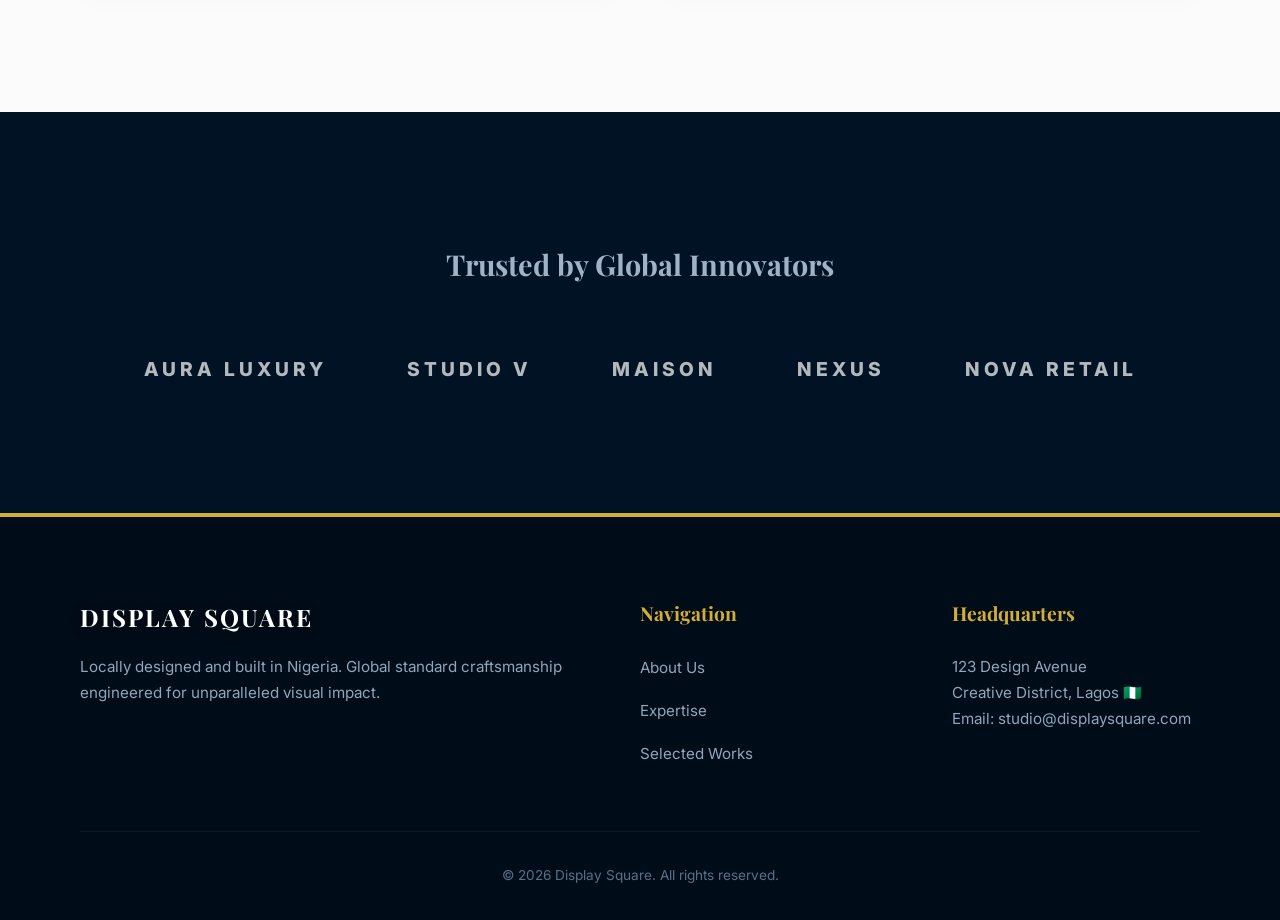
==== commit 0ca12bef: "Add files via upload" ====
--- a/index.html
+++ b/index.html
@@ -10,42 +10,36 @@
 
     <header class="navbar">
         <a href="index.html" class="brand-container">
-            <img src="Images/logo.png" alt="Display Square Logo" class="custom-logo">
+            <img src="Images/logo.png" alt="Display Square Logo" class="custom-logo" onerror="this.style.display='none'">
             <div class="logo">DISPLAY SQUARE</div>
         </a>
         
         <div class="menu-toggle" id="mobile-menu">
-            <span class="bar"></span>
-            <span class="bar"></span>
-            <span class="bar"></span>
+            <span class="bar"></span><span class="bar"></span><span class="bar"></span>
         </div>
 
         <nav class="nav-center">
             <ul class="nav-links">
                 <li class="close-menu">&times;</li>
-                
                 <li class="mobile-search">
                     <form action="portfolio.html" method="GET" class="search-form">
                         <input type="text" name="query" placeholder="Search projects..." class="search-input">
-                        <button type="submit" class="search-btn">
-                            <svg width="20" height="20" viewBox="0 0 24 24" fill="none" stroke="currentColor" stroke-width="2"><circle cx="11" cy="11" r="8"></circle><line x1="21" y1="21" x2="16.65" y2="16.65"></line></svg>
-                        </button>
+                        <button type="submit" class="search-btn"><svg width="20" height="20" viewBox="0 0 24 24" fill="none" stroke="currentColor" stroke-width="2"><circle cx="11" cy="11" r="8"></circle><line x1="21" y1="21" x2="16.65" y2="16.65"></line></svg></button>
                     </form>
                 </li>
-                
                 <li><a href="index.html" class="active-link">Home</a></li>
                 <li><a href="about.html">About</a></li>
                 <li><a href="services.html">Services</a></li>
                 <li><a href="portfolio.html">Portfolio</a></li>
+                <li><a href="blog.html">Blog</a></li>
+                <li><a href="contact.html">Contact</a></li>
             </ul>
         </nav>
 
         <div class="nav-right">
             <form action="portfolio.html" method="GET" class="search-form">
                 <input type="text" name="query" placeholder="Search projects..." class="search-input">
-                <button type="submit" class="search-btn">
-                    <svg width="18" height="18" viewBox="0 0 24 24" fill="none" stroke="currentColor" stroke-width="2"><circle cx="11" cy="11" r="8"></circle><line x1="21" y1="21" x2="16.65" y2="16.65"></line></svg>
-                </button>
+                <button type="submit" class="search-btn"><svg width="18" height="18" viewBox="0 0 24 24" fill="none" stroke="currentColor" stroke-width="2"><circle cx="11" cy="11" r="8"></circle><line x1="21" y1="21" x2="16.65" y2="16.65"></line></svg></button>
             </form>
         </div>
     </header>
@@ -68,7 +62,7 @@
                     <a href="services.html" class="btn">Discover Capabilities</a>
                 </div>
             </div>
-            <div class="slide" style="background-image: url('https://images.unsplash.com/photo-1600607688969-a5bfcd646154?ixlib=rb-4.0.3&auto=format&fit=crop&w=1920&q=80');">
+            <div class="slide" style="background-image: url('https://images.unsplash.com/photo-1541888079213-718e2beab88e?ixlib=rb-4.0.3&auto=format&fit=crop&w=1920&q=80');">
                 <div class="slide-content">
                     <span class="eyebrow">Next-Gen Integration</span>
                     <h1>Corporate Wayfinding</h1>
@@ -80,9 +74,7 @@
         <button class="prev-btn">&#10094;</button>
         <button class="next-btn">&#10095;</button>
         <div class="carousel-dots">
-            <span class="dot active"></span>
-            <span class="dot"></span>
-            <span class="dot"></span>
+            <span class="dot active"></span><span class="dot"></span><span class="dot"></span>
         </div>
     </section>
 
@@ -93,7 +85,6 @@
                 <p>We engineer dreams into reality. Offering a wide range of professional, world-class visual merchandising and structural signage services tailored for premium brands.</p>
                 <a href="services.html" class="view-all-link">View all services <span class="arrow">&rarr;</span></a>
             </div>
-            
             <div class="services-cards">
                 <div class="service-image-card">
                     <img src="https://images.unsplash.com/photo-1600585154340-be6161a56a0c?ixlib=rb-4.0.3&auto=format&fit=crop&w=800&q=80" alt="Premium Displays">
@@ -120,31 +111,20 @@
         </div>
     </section>
 
-    <section class="featured-projects dark-section reveal">
-        <div class="section-heading left-align">
-            <h2>Featured Projects</h2>
-        </div>
+    <section class="featured-projects dark-section reveal" style="padding-top: 0;">
+        <div class="section-heading left-align"><h2>Featured Projects</h2></div>
         <div class="projects-editorial-grid">
             <div class="project-item large">
                 <img src="https://images.unsplash.com/photo-1567449303078-57ad995bd3fa?ixlib=rb-4.0.3&auto=format&fit=crop&w=1200&q=80" alt="Aura Luxury">
-                <div class="project-info">
-                    <h3>Aura Flagship Facade</h3>
-                    <span>Retail & Illumination</span>
-                </div>
+                <div class="project-info"><h3>Aura Flagship Facade</h3><span>Retail & Illumination</span></div>
             </div>
             <div class="project-item small">
                 <img src="https://images.unsplash.com/photo-1497366811353-6870744d04b2?ixlib=rb-4.0.3&auto=format&fit=crop&w=800&q=80" alt="Studio V">
-                <div class="project-info">
-                    <h3>Studio V Interiors</h3>
-                    <span>Wayfinding</span>
-                </div>
+                <div class="project-info"><h3>Studio V Interiors</h3><span>Wayfinding</span></div>
             </div>
             <div class="project-item small">
                 <img src="https://images.unsplash.com/photo-1600607688969-a5bfcd646154?ixlib=rb-4.0.3&auto=format&fit=crop&w=800&q=80" alt="Nexus Group">
-                <div class="project-info">
-                    <h3>Nexus Headquarters</h3>
-                    <span>Monument Signage</span>
-                </div>
+                <div class="project-info"><h3>Nexus Headquarters</h3><span>Monument Signage</span></div>
             </div>
         </div>
     </section>
@@ -155,48 +135,47 @@
             <p>At the core of our ethos lies the remarkable ability to craft dreams into reality.</p>
         </div>
         <div class="process-grid">
-            <div class="process-step">
-                <div class="step-number">01</div>
-                <h3>Concept Development</h3>
-                <h4>We breathe life into your Aspirations!</h4>
-                <p>The first stage of our imaginative designs. From the faintest spark of an idea to the full-blown fire of innovation.</p>
+            <div class="process-step"><div class="step-number">01</div><h3>Concept Development</h3><h4>We breathe life into your Aspirations!</h4><p>The first stage of our imaginative designs. From the faintest spark of an idea to the full-blown fire of innovation.</p></div>
+            <div class="process-step"><div class="step-number">02</div><h3>Design & Visualization</h3><h4>The ideas take shape with limitless Creativity!</h4><p>Here, design is not just a step; it’s a symphony of your desires, orchestrated flawlessly.</p></div>
+            <div class="process-step"><div class="step-number">03</div><h3>Production</h3><h4>Transforming Dreams into Tangible Wonders!</h4><p>From steel to structure, from concept to creation, we engineer dreams into existence that puts a smile on our clients’ faces.</p></div>
+            <div class="process-step"><div class="step-number">04</div><h3>Create Happiness!</h3><h4>Unveiling the Extraordinary!</h4><p>The spaces we craft aren’t just structures; they are experiences. We don’t just meet expectations; we exceed them.</p></div>
+        </div>
+    </section>
+
+    <section class="testimonials reveal" style="padding-top: 0;">
+        <div class="section-heading"><h2>Client Voices</h2><p>Global standard craftsmanship, recognized by industry leaders.</p></div>
+        <div class="testimonial-grid">
+            <div class="testimonial-card">
+                <p class="quote">"Display Square completely transformed our flagship storefront. The precision of the architectural lighting is nothing short of breathtaking. They truly exceeded our expectations."</p>
+                <div class="client-info"><h5>Sarah Jenkins</h5><span>Creative Director, Aura Luxury</span></div>
             </div>
-            <div class="process-step">
-                <div class="step-number">02</div>
-                <h3>Design & Visualization</h3>
-                <h4>The ideas take shape with limitless Creativity!</h4>
-                <p>Here, design is not just a step; it’s a symphony of your desires, orchestrated flawlessly.</p>
+            <div class="testimonial-card">
+                <p class="quote">"From the initial concept visualization to the final steel installation, the team was flawless. They didn't just build a sign; they engineered a landmark for our headquarters."</p>
+                <div class="client-info"><h5>Marcus Thorne</h5><span>Operations Lead, Nexus Group</span></div>
             </div>
-            <div class="process-step">
-                <div class="step-number">03</div>
-                <h3>Production</h3>
-                <h4>Transforming Dreams into Tangible Wonders!</h4>
-                <p>From steel to structure, from concept to creation, we engineer dreams into existence that puts a smile on our clients’ faces.</p>
-            </div>
-            <div class="process-step">
-                <div class="step-number">04</div>
-                <h3>Create Happiness!</h3>
-                <h4>Unveiling the Extraordinary!</h4>
-                <p>The spaces we craft aren’t just structures; they are experiences. We don’t just meet expectations; we exceed them.</p>
-            </div>
+        </div>
+    </section>
+
+    <section class="clients-section dark-section reveal">
+        <div class="section-heading"><h2 style="font-size: 1.8rem; color: #a0b3c6;">Trusted by Global Innovators</h2></div>
+        <div class="client-logos">
+            <h3 class="logo-item">AURA LUXURY</h3>
+            <h3 class="logo-item">STUDIO V</h3>
+            <h3 class="logo-item">MAISON</h3>
+            <h3 class="logo-item">NEXUS</h3>
+            <h3 class="logo-item">NOVA RETAIL</h3>
         </div>
     </section>
 
     <footer>
         <div class="footer-container reveal">
             <div class="footer-col">
-                <div class="brand-container" style="margin-bottom: 1rem;">
-                    <div class="logo" style="color: #ffffff;">DISPLAY SQUARE</div>
-                </div>
+                <div class="brand-container" style="margin-bottom: 1rem;"><div class="logo" style="color: #ffffff;">DISPLAY SQUARE</div></div>
                 <p>Locally designed and built in Nigeria. Global standard craftsmanship engineered for unparalleled visual impact.</p>
             </div>
             <div class="footer-col">
                 <h4>Navigation</h4>
-                <ul>
-                    <li><a href="about.html">About Us</a></li>
-                    <li><a href="services.html">Expertise</a></li>
-                    <li><a href="portfolio.html">Selected Works</a></li>
-                </ul>
+                <ul><li><a href="about.html">About Us</a></li><li><a href="services.html">Expertise</a></li><li><a href="portfolio.html">Selected Works</a></li></ul>
             </div>
             <div class="footer-col">
                 <h4>Headquarters</h4>
@@ -204,11 +183,8 @@
                 <p>Email: studio@displaysquare.com</p>
             </div>
         </div>
-        <div class="footer-bottom">
-            <p>&copy; 2026 Display Square. All rights reserved.</p>
-        </div>
+        <div class="footer-bottom"><p>&copy; 2026 Display Square. All rights reserved.</p></div>
     </footer>
-
     <script src="script.js"></script>
 </body>
-</html>
+</html>
--- a/style.css
+++ b/style.css
@@ -3,7 +3,6 @@
    ========================================= */
 @import url('https://fonts.googleapis.com/css2?family=Inter:wght@300;400;600;800;900&family=Playfair+Display:ital,wght@0,400;0,600;1,400;1,700&display=swap');
 
-/* Bulletproof: Hide Mobile Menu Elements on Desktop */
 @media (min-width: 901px) {
     .menu-toggle, #mobile-menu, .mobile-search, .close-menu {
         display: none !important;
@@ -18,15 +17,12 @@
 :root {
     --text-dark: #1a1a1a;
     --text-muted: #555555;
-    --accent-blue: #001224; /* Deep premium navy */
+    --accent-blue: #001224; 
     --accent-gold: #d4af37;
-    
-    /* Glassmorphism Variables */
     --glass-bg: rgba(255, 255, 255, 0.05);
     --glass-border: rgba(255, 255, 255, 0.1);
     --glass-shadow: 0 8px 32px 0 rgba(0, 0, 0, 0.2);
     --glass-blur: blur(16px);
-    
     --transition-speed: 0.8s;
 }
 
@@ -38,63 +34,25 @@
     line-height: 1.7;
     overflow-x: hidden;
     background-color: #fafbfa; 
-    background-image: 
-        radial-gradient(circle at 15% 15%, rgba(212, 175, 55, 0.12) 0%, transparent 40%),
-        radial-gradient(circle at 85% 30%, rgba(0, 34, 68, 0.1) 0%, transparent 40%);
+    background-image: radial-gradient(circle at 15% 15%, rgba(212, 175, 55, 0.12) 0%, transparent 40%), radial-gradient(circle at 85% 30%, rgba(0, 34, 68, 0.1) 0%, transparent 40%);
     background-attachment: fixed;
 }
 
 /* =========================================
    2. NAVIGATION & SEARCH BAR
    ========================================= */
-.navbar {
-    position: fixed;
-    top: 0;
-    width: 100%;
-    padding: 1.5rem 5rem;
-    display: flex;
-    justify-content: space-between;
-    align-items: center;
-    background: rgba(255, 255, 255, 0.1);
-    backdrop-filter: var(--glass-blur);
-    -webkit-backdrop-filter: var(--glass-blur);
-    z-index: 1000;
-    border-bottom: 1px solid rgba(255, 255, 255, 0.2);
-    transition: all 0.4s ease;
-}
-
+.navbar { position: fixed; top: 0; width: 100%; padding: 1.5rem 5rem; display: flex; justify-content: space-between; align-items: center; background: rgba(255, 255, 255, 0.1); backdrop-filter: var(--glass-blur); -webkit-backdrop-filter: var(--glass-blur); z-index: 1000; border-bottom: 1px solid rgba(255, 255, 255, 0.2); transition: all 0.4s ease; }
 .brand-container { display: flex; align-items: center; gap: 12px; text-decoration: none; z-index: 2; }
 .custom-logo { height: 45px; width: auto; display: block; }
 .logo { font-family: 'Playfair Display', serif; font-size: 1.5rem; font-weight: 700; letter-spacing: 2px; color: #ffffff; text-transform: uppercase; text-shadow: 0 2px 10px rgba(0, 0, 0, 0.5); }
-
-/* Centered Links */
 .nav-center { position: absolute; left: 50%; transform: translateX(-50%); }
 .nav-links { list-style: none; display: flex; gap: 3rem; align-items: center; }
-.nav-links a {
-    color: #ffffff; text-decoration: none; font-size: 0.85rem;
-    text-transform: uppercase; letter-spacing: 2px; font-weight: 600;
-    transition: color 0.3s ease; text-shadow: 0 2px 4px rgba(0,0,0,0.3);
-}
+.nav-links a { color: #ffffff; text-decoration: none; font-size: 0.85rem; text-transform: uppercase; letter-spacing: 2px; font-weight: 600; transition: color 0.3s ease; text-shadow: 0 2px 4px rgba(0,0,0,0.3); }
 .nav-links a:hover, .nav-links a.active-link { color: var(--accent-gold); }
-
-/* Interactive Search Bar */
 .nav-right { z-index: 2; }
-.search-form {
-    display: flex; align-items: center;
-    background: rgba(255, 255, 255, 0.1); border: 1px solid rgba(255, 255, 255, 0.3);
-    border-radius: 30px; padding: 0.3rem 0.5rem 0.3rem 1.2rem;
-    transition: all 0.4s cubic-bezier(0.25, 0.46, 0.45, 0.94);
-    backdrop-filter: blur(5px);
-}
-.search-form:focus-within {
-    background: rgba(255, 255, 255, 0.2); border-color: var(--accent-gold);
-    box-shadow: 0 0 15px rgba(212, 175, 55, 0.2);
-}
-.search-input {
-    background: transparent; border: none; color: #ffffff;
-    font-family: 'Inter', sans-serif; font-size: 0.9rem; outline: none;
-    width: 150px; transition: width 0.4s ease;
-}
+.search-form { display: flex; align-items: center; background: rgba(255, 255, 255, 0.1); border: 1px solid rgba(255, 255, 255, 0.3); border-radius: 30px; padding: 0.3rem 0.5rem 0.3rem 1.2rem; transition: all 0.4s cubic-bezier(0.25, 0.46, 0.45, 0.94); backdrop-filter: blur(5px); }
+.search-form:focus-within { background: rgba(255, 255, 255, 0.2); border-color: var(--accent-gold); box-shadow: 0 0 15px rgba(212, 175, 55, 0.2); }
+.search-input { background: transparent; border: none; color: #ffffff; font-family: 'Inter', sans-serif; font-size: 0.9rem; outline: none; width: 150px; transition: width 0.4s ease; }
 .search-input::placeholder { color: rgba(255, 255, 255, 0.7); }
 .search-input:focus { width: 220px; }
 .search-btn { background: transparent; border: none; color: #ffffff; cursor: pointer; display: flex; align-items: center; padding: 0.3rem; transition: color 0.3s; }
@@ -105,37 +63,19 @@
    ========================================= */
 .hero-carousel { position: relative; height: 100vh; width: 100%; overflow: hidden; top: 0; }
 .carousel-container { height: 100%; width: 100%; }
-.slide {
-    position: absolute; top: 0; left: 0; width: 100%; height: 100%;
-    background-size: cover; background-position: center;
-    opacity: 0; transition: opacity var(--transition-speed) ease-in-out, transform 4s ease;
-    display: flex; align-items: center; justify-content: center; transform: scale(1.05);
-}
+.slide { position: absolute; top: 0; left: 0; width: 100%; height: 100%; background-size: cover; background-position: center; opacity: 0; transition: opacity var(--transition-speed) ease-in-out, transform 4s ease; display: flex; align-items: center; justify-content: center; transform: scale(1.05); }
 .slide::before { content: ''; position: absolute; top: 0; left: 0; width: 100%; height: 100%; background: linear-gradient(to right, rgba(0, 18, 36, 0.8) 0%, rgba(0, 18, 36, 0.3) 100%); }
 .slide.active { opacity: 1; z-index: 1; transform: scale(1); }
-
 .slide-content { position: relative; z-index: 2; text-align: center; max-width: 800px; padding: 0 2rem; transform: translateY(30px); opacity: 0; transition: all 1s ease-in-out 0.4s; }
 .slide.active .slide-content { transform: translateY(0); opacity: 1; }
-
 .eyebrow { display: block; font-size: 0.85rem; letter-spacing: 4px; color: var(--accent-gold); text-transform: uppercase; margin-bottom: 1rem; font-weight: 600; }
 .slide-content h1 { font-family: 'Playfair Display', serif; font-size: 4.5rem; margin-bottom: 1.5rem; line-height: 1.1; color: #ffffff; text-shadow: 0 4px 15px rgba(0,0,0,0.2); }
 .slide-content p { font-size: 1.1rem; color: #f0f0f0; margin-bottom: 2.5rem; font-weight: 300; }
-
-.btn {
-    display: inline-block; padding: 1rem 3rem; border: 2px solid var(--accent-gold); color: #ffffff;
-    background-color: rgba(212, 175, 55, 0.8); backdrop-filter: blur(5px);
-    text-decoration: none; text-transform: uppercase; letter-spacing: 2px; font-size: 0.85rem; font-weight: 600;
-    transition: all 0.4s ease; border-radius: 30px; 
-}
+.btn { display: inline-block; padding: 1rem 3rem; border: 2px solid var(--accent-gold); color: #ffffff; background-color: rgba(212, 175, 55, 0.8); backdrop-filter: blur(5px); text-decoration: none; text-transform: uppercase; letter-spacing: 2px; font-size: 0.85rem; font-weight: 600; transition: all 0.4s ease; border-radius: 30px; }
 .btn:hover { background: rgba(255, 255, 255, 0.1); color: var(--accent-gold); }
-
-.prev-btn, .next-btn {
-    position: absolute; top: 50%; transform: translateY(-50%); background: rgba(255,255,255,0.1); backdrop-filter: var(--glass-blur); border: 1px solid rgba(255,255,255,0.3);
-    color: #ffffff; font-size: 1.5rem; cursor: pointer; z-index: 10; padding: 1.2rem; transition: all 0.3s ease; border-radius: 50%;
-}
+.prev-btn, .next-btn { position: absolute; top: 50%; transform: translateY(-50%); background: rgba(255,255,255,0.1); backdrop-filter: var(--glass-blur); border: 1px solid rgba(255,255,255,0.3); color: #ffffff; font-size: 1.5rem; cursor: pointer; z-index: 10; padding: 1.2rem; transition: all 0.3s ease; border-radius: 50%; }
 .prev-btn:hover, .next-btn:hover { background: var(--accent-gold); border-color: var(--accent-gold); }
 .prev-btn { left: 3rem; } .next-btn { right: 3rem; }
-
 .carousel-dots { position: absolute; bottom: 3rem; left: 50%; transform: translateX(-50%); display: flex; gap: 1.2rem; z-index: 10; }
 .dot { width: 10px; height: 10px; background: rgba(255,255,255,0.4); border-radius: 50%; cursor: pointer; transition: background 0.3s ease, transform 0.3s ease; }
 .dot.active { background: var(--accent-gold); transform: scale(1.4); }
@@ -145,7 +85,6 @@
    ========================================= */
 section { padding: 8rem 5rem; }
 .dark-section { background-color: var(--accent-blue); color: #ffffff; }
-
 .section-heading { text-align: center; margin-bottom: 4rem; }
 .section-heading.left-align { text-align: left; margin-bottom: 3rem; }
 .section-heading h2 { font-family: 'Playfair Display', serif; font-size: 3rem; color: inherit; margin-bottom: 1rem; }
@@ -155,7 +94,6 @@
 /* =========================================
    5. HOME PAGE LAYOUTS
    ========================================= */
-/* Home Services Split */
 .services-split { display: flex; gap: 5rem; align-items: flex-start; max-width: 1400px; margin: 0 auto; }
 .services-intro { flex: 0 0 35%; position: sticky; top: 150px; } 
 .services-intro h2 { font-family: 'Playfair Display', serif; font-size: 3.5rem; color: #ffffff; margin-bottom: 1.5rem; line-height: 1.1;}
@@ -163,7 +101,6 @@
 .view-all-link { color: var(--accent-gold); text-decoration: none; font-size: 0.95rem; text-transform: uppercase; letter-spacing: 2px; font-weight: 600; display: inline-flex; align-items: center; transition: color 0.3s; }
 .view-all-link .arrow { margin-left: 10px; font-size: 1.2rem; transition: transform 0.3s; }
 .view-all-link:hover .arrow { transform: translateX(8px); }
-
 .services-cards { flex: 1; display: flex; flex-direction: column; gap: 3rem; }
 .service-image-card { background: rgba(255, 255, 255, 0.03); border: 1px solid rgba(255,255,255,0.05); border-radius: 16px; overflow: hidden; transition: transform 0.4s; }
 .service-image-card:hover { transform: translateY(-10px); background: rgba(255, 255, 255, 0.05); }
@@ -172,7 +109,6 @@
 .card-text h3 { font-family: 'Playfair Display', serif; font-size: 1.8rem; color: #ffffff; margin-bottom: 1rem; }
 .card-text p { color: #a0b3c6; font-size: 1rem; line-height: 1.6;}
 
-/* Home Featured Projects Grid */
 .projects-editorial-grid { display: grid; grid-template-columns: repeat(2, 1fr); grid-gap: 2rem; max-width: 1400px; margin: 0 auto; }
 .project-item { position: relative; overflow: hidden; border-radius: 12px; cursor: pointer; }
 .project-item.large { grid-column: span 2; height: 600px; }
@@ -184,7 +120,6 @@
 .project-info h3 { font-family: 'Playfair Display', serif; font-size: 2rem; color: #ffffff; margin-bottom: 0.3rem; }
 .project-info span { color: var(--accent-gold); font-size: 0.85rem; text-transform: uppercase; letter-spacing: 2px; font-weight: 600; }
 
-/* Home Process Grid */
 .process-grid { display: grid; grid-template-columns: repeat(auto-fit, minmax(250px, 1fr)); gap: 3rem; max-width: 1400px; margin: 0 auto; }
 .process-step { position: relative; padding: 2.5rem; background: #ffffff; border: 1px solid #eaeaea; border-radius: 16px; box-shadow: 0 10px 30px rgba(0,0,0,0.03); }
 .step-number { font-family: 'Playfair Display', serif; font-size: 4rem; color: rgba(212, 175, 55, 0.15); position: absolute; top: -1.5rem; right: 1.5rem; font-weight: 600; }
@@ -220,7 +155,20 @@
 .team-info span { color: var(--accent-gold); font-size: 0.85rem; text-transform: uppercase; letter-spacing: 2px; font-weight: 600; }
 
 /* =========================================
-   7. INNER PAGES (Services & Portfolio)
+   7. TESTIMONIALS & LOGOS
+   ========================================= */
+.testimonial-grid { display: grid; grid-template-columns: repeat(auto-fit, minmax(320px, 1fr)); gap: 3rem; max-width: 1400px; margin: 0 auto; }
+.testimonial-card { background: #ffffff; padding: 3rem; border: 1px solid #eaeaea; border-radius: 16px; box-shadow: 0 10px 30px rgba(0,0,0,0.03); transition: transform 0.4s ease, box-shadow 0.4s ease; }
+.testimonial-card:hover { transform: translateY(-10px); box-shadow: 0 15px 40px rgba(0, 0, 0, 0.08); }
+.quote { font-family: 'Playfair Display', serif; font-size: 1.2rem; font-style: italic; color: var(--accent-blue); margin-bottom: 2rem; line-height: 1.8; }
+.client-info h5 { color: var(--accent-gold); font-size: 1rem; letter-spacing: 1px; text-transform: uppercase; margin-bottom: 0.2rem; }
+.client-info span { color: var(--text-muted); font-size: 0.85rem; font-weight: 600; }
+.client-logos { display: flex; flex-wrap: wrap; justify-content: center; gap: 5rem; opacity: 0.7; }
+.logo-item { font-family: 'Inter', sans-serif; font-size: 1.2rem; font-weight: 800; letter-spacing: 4px; color: #ffffff; transition: color 0.3s, opacity 0.3s, transform 0.3s; cursor: default; }
+.logo-item:hover { color: var(--accent-gold); opacity: 1; transform: scale(1.05); }
+
+/* =========================================
+   8. INNER PAGES (Services, Portfolio)
    ========================================= */
 .page-header { height: 55vh; width: 100%; background-size: cover; background-position: center; position: relative; display: flex; align-items: center; justify-content: center; text-align: center; }
 .page-header::before { content: ''; position: absolute; top: 0; left: 0; width: 100%; height: 100%; background: rgba(0, 18, 36, 0.7); backdrop-filter: blur(4px); }
@@ -250,7 +198,49 @@
 .gallery-item:hover .item-overlay h3, .gallery-item:hover .item-overlay p { transform: translateY(0); }
 
 /* =========================================
-   8. FOOTER & ANIMATIONS
+   9. BLOG & CONTACT PAGES
+   ========================================= */
+.featured-blog-split { display: flex; gap: 4rem; align-items: center; max-width: 1400px; margin: 0 auto; }
+.featured-img { flex: 1.2; border-radius: 12px; overflow: hidden; }
+.featured-img img { width: 100%; height: 500px; object-fit: cover; transition: transform 0.8s ease; }
+.featured-img:hover img { transform: scale(1.05); }
+.featured-content { flex: 1; }
+.blog-meta { display: block; color: var(--accent-gold); font-size: 0.85rem; text-transform: uppercase; letter-spacing: 2px; font-weight: 600; margin-bottom: 1rem; }
+.featured-content h3 { font-family: 'Playfair Display', serif; font-size: 3rem; color: #ffffff; margin-bottom: 1.5rem; line-height: 1.1; }
+.featured-content p { font-size: 1.1rem; color: #a0b3c6; line-height: 1.8; }
+.blog-grid-section { background: transparent; }
+.blog-grid { display: grid; grid-template-columns: repeat(auto-fit, minmax(350px, 1fr)); gap: 3rem; max-width: 1400px; margin: 0 auto; }
+.blog-card { background: #ffffff; border: 1px solid #eaeaea; border-radius: 16px; overflow: hidden; box-shadow: 0 10px 30px rgba(0,0,0,0.03); transition: transform 0.4s ease, box-shadow 0.4s ease; }
+.blog-card:hover { transform: translateY(-10px); box-shadow: 0 15px 40px rgba(0, 0, 0, 0.08); }
+.blog-img-wrapper { overflow: hidden; height: 250px; }
+.blog-img-wrapper img { width: 100%; height: 100%; object-fit: cover; transition: transform 0.8s ease; }
+.blog-card:hover .blog-img-wrapper img { transform: scale(1.08); }
+.blog-text { padding: 2.5rem; }
+.blog-text h4 { font-family: 'Playfair Display', serif; font-size: 1.5rem; color: var(--accent-blue); margin-bottom: 1rem; line-height: 1.3; }
+.blog-text p { color: var(--text-muted); font-size: 0.95rem; margin-bottom: 1.5rem; line-height: 1.6; }
+
+.contact-section { padding-top: 6rem; padding-bottom: 6rem; }
+.contact-split { display: flex; gap: 5rem; max-width: 1300px; margin: 0 auto; align-items: flex-start; }
+.contact-info-panel { flex: 1; }
+.contact-info-panel h2 { font-family: 'Playfair Display', serif; font-size: 3.5rem; color: #ffffff; margin-bottom: 1.5rem; }
+.contact-info-panel p { font-size: 1.1rem; color: #a0b3c6; margin-bottom: 3rem; line-height: 1.8; }
+.contact-details { display: flex; flex-direction: column; gap: 2rem; }
+.detail-item { border-left: 2px solid var(--accent-gold); padding-left: 1.5rem; }
+.detail-label { display: block; color: var(--accent-gold); font-size: 0.85rem; text-transform: uppercase; letter-spacing: 2px; font-weight: 600; margin-bottom: 0.5rem; }
+.detail-item p { color: #ffffff; font-size: 1.1rem; margin: 0; line-height: 1.6; }
+.contact-form-panel { flex: 1.2; }
+.glass-form { background: rgba(255, 255, 255, 0.03); border: 1px solid rgba(255, 255, 255, 0.1); backdrop-filter: blur(20px); -webkit-backdrop-filter: blur(20px); padding: 3.5rem; border-radius: 16px; box-shadow: 0 20px 40px rgba(0,0,0,0.2); }
+.form-row { display: flex; gap: 2rem; }
+.form-group { margin-bottom: 2rem; flex: 1; }
+.form-group label { display: block; color: #a0b3c6; font-size: 0.85rem; margin-bottom: 0.8rem; text-transform: uppercase; letter-spacing: 1px; font-weight: 600; }
+.form-group input, .form-group select, .form-group textarea { width: 100%; background: rgba(255, 255, 255, 0.05); border: 1px solid rgba(255, 255, 255, 0.2); color: #ffffff; padding: 1rem 1.2rem; border-radius: 8px; font-family: 'Inter', sans-serif; font-size: 1rem; transition: all 0.3s ease; outline: none; }
+.form-group input::placeholder, .form-group textarea::placeholder { color: rgba(255, 255, 255, 0.3); }
+.form-group select { appearance: none; color: #ffffff; cursor: pointer; }
+.form-group select option { background: var(--accent-blue); color: #ffffff; }
+.form-group input:focus, .form-group select:focus, .form-group textarea:focus { border-color: var(--accent-gold); background: rgba(255, 255, 255, 0.1); box-shadow: 0 0 15px rgba(212, 175, 55, 0.1); }
+
+/* =========================================
+   10. FOOTER
    ========================================= */
 footer { background-color: #000c18; padding: 5rem 5rem 2rem 5rem; color: #ffffff; border-top: 4px solid var(--accent-gold); }
 .footer-container { display: grid; grid-template-columns: 2fr 1fr 1fr; gap: 4rem; margin-bottom: 4rem; max-width: 1400px; margin-inline: auto; }
@@ -264,7 +254,7 @@
 .reveal.active { opacity: 1; transform: translateY(0); }
 
 /* =========================================
-   9. PERFECT MOBILE RESPONSIVENESS
+   11. MOBILE RESPONSIVENESS
    ========================================= */
 @media (max-width: 1024px) {
     section { padding: 5rem 3rem; }
@@ -274,72 +264,52 @@
 }
 
 @media (max-width: 900px) {
-    /* 1. Force the hamburger to appear on mobile */
-    .menu-toggle, #mobile-menu {
-        display: flex !important;
-        flex-direction: column !important;
-        visibility: visible !important;
-        opacity: 1 !important;
-        width: auto !important;
-        height: auto !important;
-        pointer-events: auto !important;
-        z-index: 1005 !important;
-    }
-
-    /* 2. Hide Desktop specific items */
+    .nav-center { position: static !important; left: auto !important; transform: none !important; }
+    .menu-toggle, #mobile-menu { display: flex !important; align-items: center !important; visibility: visible !important; opacity: 1 !important; pointer-events: auto !important; z-index: 1005 !important; }
+    .menu-toggle { flex-direction: column !important; justify-content: space-between; width: 28px; height: 20px; background: none; border: none; cursor: pointer; padding: 0; }
+    .menu-toggle .bar { display: block; width: 100%; height: 3px; border-radius: 2px; background-color: #ffffff !important; }
+    body.menu-open .menu-toggle, body.menu-open #mobile-menu { opacity: 0; pointer-events: none; }
     .nav-right { display: none; } 
-    
     .navbar { padding: 1rem 1.5rem !important; }
-    .menu-toggle .bar { background-color: #ffffff !important; }
-
-    /* 3. The Full-Screen White Glass Menu Overlay */
-    .nav-links {
-        position: fixed; top: 0; right: -100%; width: 100%; height: 100vh;
-        background: rgba(255, 255, 255, 0.95) !important; backdrop-filter: blur(20px); -webkit-backdrop-filter: blur(20px);
-        flex-direction: column; justify-content: center; align-items: center; gap: 3rem; 
-        transition: right 0.4s ease-in-out; z-index: 9999; margin: 0; padding: 0;
-    }
+
+    .nav-links { position: fixed; top: 0; right: -100%; width: min(80vw, 340px); height: 100vh; background: rgba(0, 18, 36, 0.92) !important; backdrop-filter: blur(20px); -webkit-backdrop-filter: blur(20px); border-left: 1px solid rgba(255, 255, 255, 0.1); box-shadow: -10px 0 40px rgba(0, 0, 0, 0.4); display: flex; flex-direction: column; justify-content: center; align-items: flex-start; gap: 2rem; padding: 2rem; transition: right 0.4s ease-in-out; z-index: 9999; margin: 0; list-style: none; }
     .nav-links.active { right: 0; }
-    
-    .nav-links a { font-size: 2rem !important; font-weight: 900 !important; color: var(--accent-blue) !important; letter-spacing: 2px; text-shadow: none; }
+    .nav-links a { font-size: 1.6rem !important; font-weight: 700 !important; color: #ffffff !important; letter-spacing: 1px; text-shadow: none; }
     .nav-links a:hover { color: var(--accent-gold) !important; }
     .nav-links li a { display: block; }
-
-    /* 4. The X Close Button */
-    .close-menu {
-        display: block !important; position: absolute !important; top: 20px; right: 30px;
-        font-size: 4rem; cursor: pointer; color: var(--accent-blue) !important;
-        font-weight: 300; line-height: 1; z-index: 10000;
-        visibility: visible !important; opacity: 1 !important;
-    }
-    
+    .close-menu { display: block !important; position: fixed !important; top: 1.5rem; right: 1.5rem; font-size: 2.2rem; cursor: pointer; color: #ffffff !important; font-weight: 300; line-height: 1; z-index: 10000; opacity: 0; pointer-events: none; transition: opacity 0.3s ease; }
+    body.menu-open .close-menu { opacity: 1; pointer-events: auto; }
     body.menu-open { overflow: hidden; }
-
-    /* 5. Mobile Search Box */
-    .mobile-search { display: block !important; width: 100%; max-width: 300px; margin-bottom: 1rem; visibility: visible !important; opacity: 1 !important; }
-    .mobile-search .search-form { background: rgba(0, 18, 36, 0.05); border-color: rgba(0, 18, 36, 0.2); padding: 0.8rem 1rem 0.8rem 1.5rem; }
-    .mobile-search .search-input { color: var(--accent-blue); width: 100%; font-size: 1.1rem; }
-    .mobile-search .search-input::placeholder { color: rgba(0, 18, 36, 0.5); }
-    .mobile-search .search-btn { color: var(--accent-blue); }
-    .mobile-search .search-form:focus-within { border-color: var(--accent-blue); }
-
-    /* 6. Layout Fixes for Mobile */
+    body.menu-open::before { content: ''; position: fixed; inset: 0; background: rgba(0, 0, 0, 0.5); z-index: 9998; }
+
+    .mobile-search { display: block !important; width: 100%; visibility: visible !important; opacity: 1 !important; }
+    .mobile-search .search-form { background: rgba(255, 255, 255, 0.08); border-color: rgba(255, 255, 255, 0.2); padding: 0.8rem 1rem 0.8rem 1.5rem; }
+    .mobile-search .search-input { color: #ffffff; width: 100%; font-size: 1rem; }
+    .mobile-search .search-input::placeholder { color: rgba(255, 255, 255, 0.5); }
+    .mobile-search .search-btn { color: #ffffff; }
+    .mobile-search .search-form:focus-within { border-color: var(--accent-gold); }
+
     .slide-content h1 { font-size: 2.8rem; }
     .prev-btn, .next-btn { display: none; } 
-    
     .projects-editorial-grid { grid-template-columns: 1fr; }
     .project-item.large { grid-column: 1; height: 400px; }
     .project-info h3 { font-size: 1.5rem; }
-    
     .about-editorial { flex-direction: column; gap: 3rem; padding: 4rem 1.5rem; }
     .about-image img { height: 400px; }
     .mv-grid { grid-template-columns: 1fr; gap: 2rem; }
     .mv-card { padding: 2.5rem; }
     .team-grid { grid-template-columns: 1fr; gap: 4rem; }
-    
     .services-row, .services-row.reverse { flex-direction: column; gap: 2.5rem; }
     .services-img-col img { height: 350px; }
-    
+    .testimonial-grid { grid-template-columns: 1fr; gap: 2rem; }
+    .client-logos { gap: 2.5rem; flex-direction: column; align-items: center; }
     .footer-container { grid-template-columns: 1fr; text-align: center; gap: 2.5rem; }
     .footer-col ul { align-items: center; }
-}
+    .featured-blog-split { flex-direction: column; gap: 2rem; }
+    .featured-img img { height: 300px; }
+    .featured-content h3 { font-size: 2rem; }
+    .blog-grid { grid-template-columns: 1fr; }
+    .contact-split { flex-direction: column; gap: 4rem; }
+    .glass-form { padding: 2rem 1.5rem; }
+    .form-row { flex-direction: column; gap: 0; }
+}
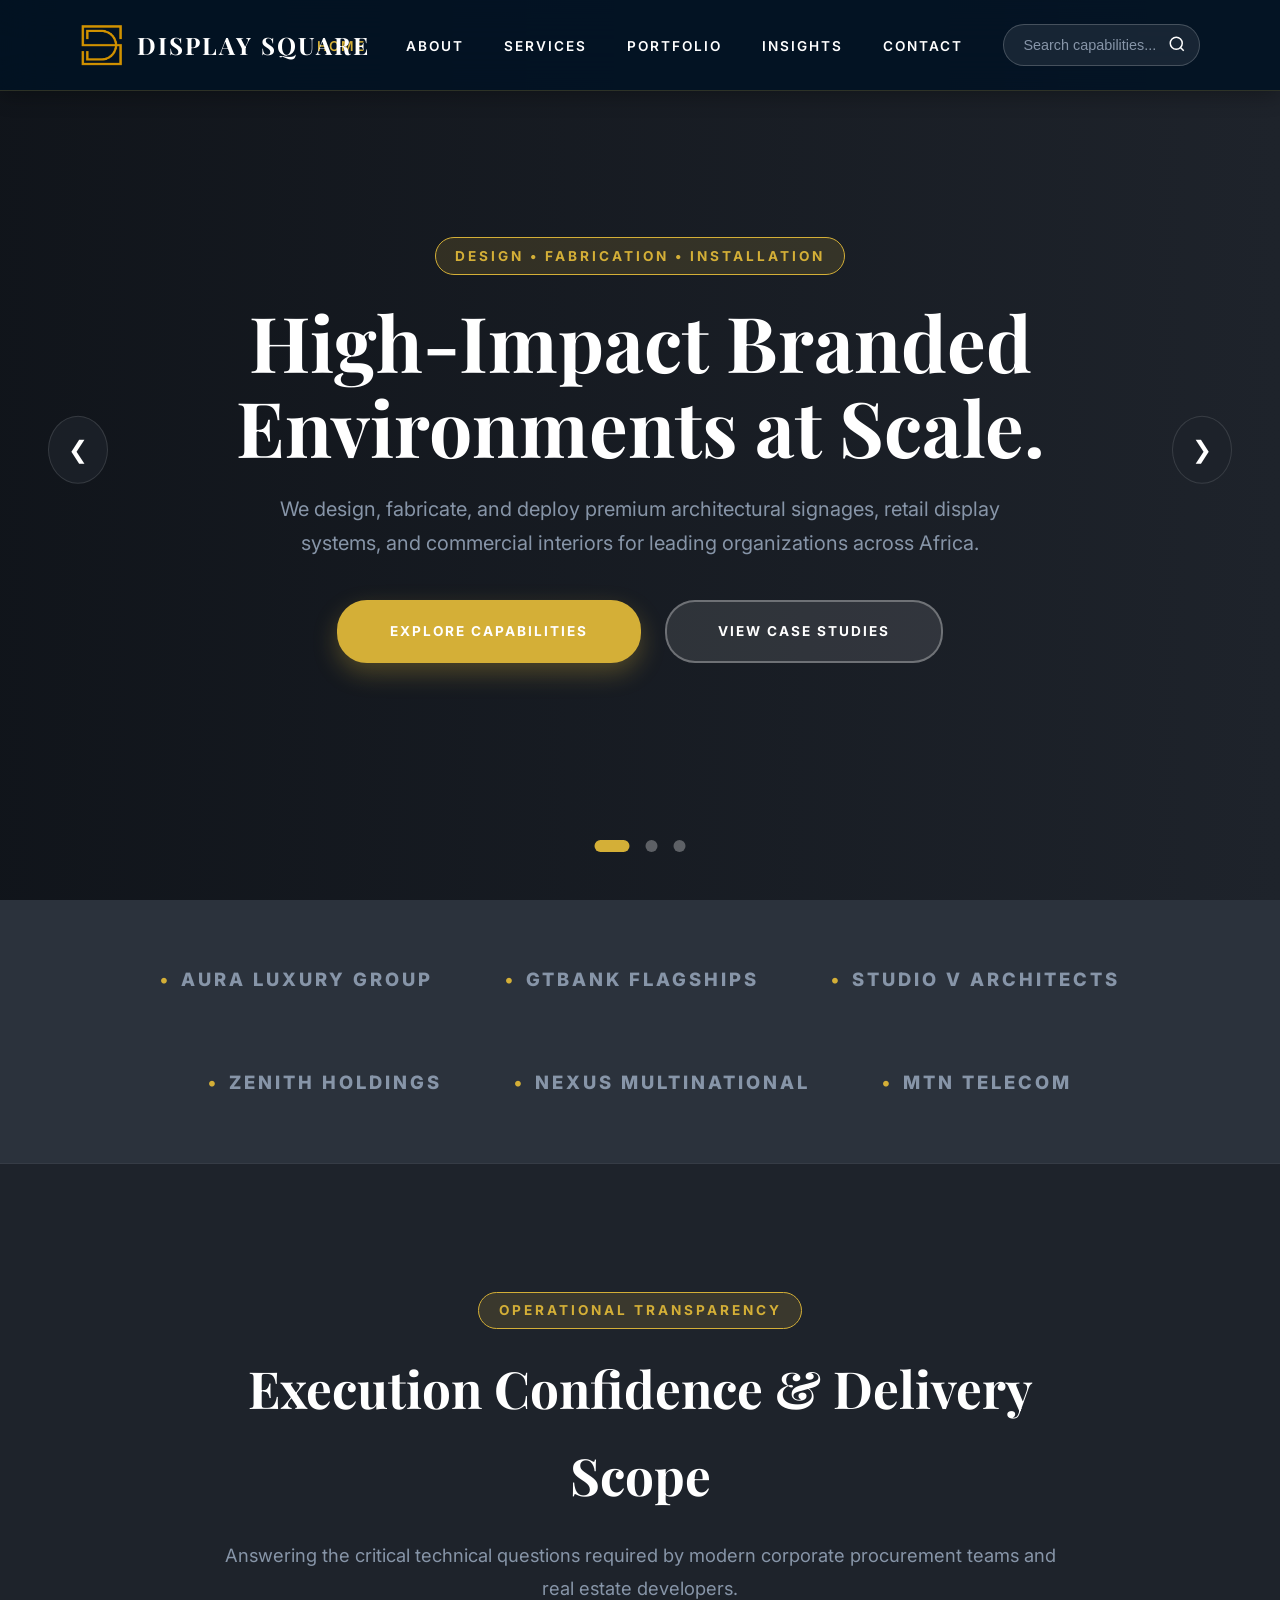
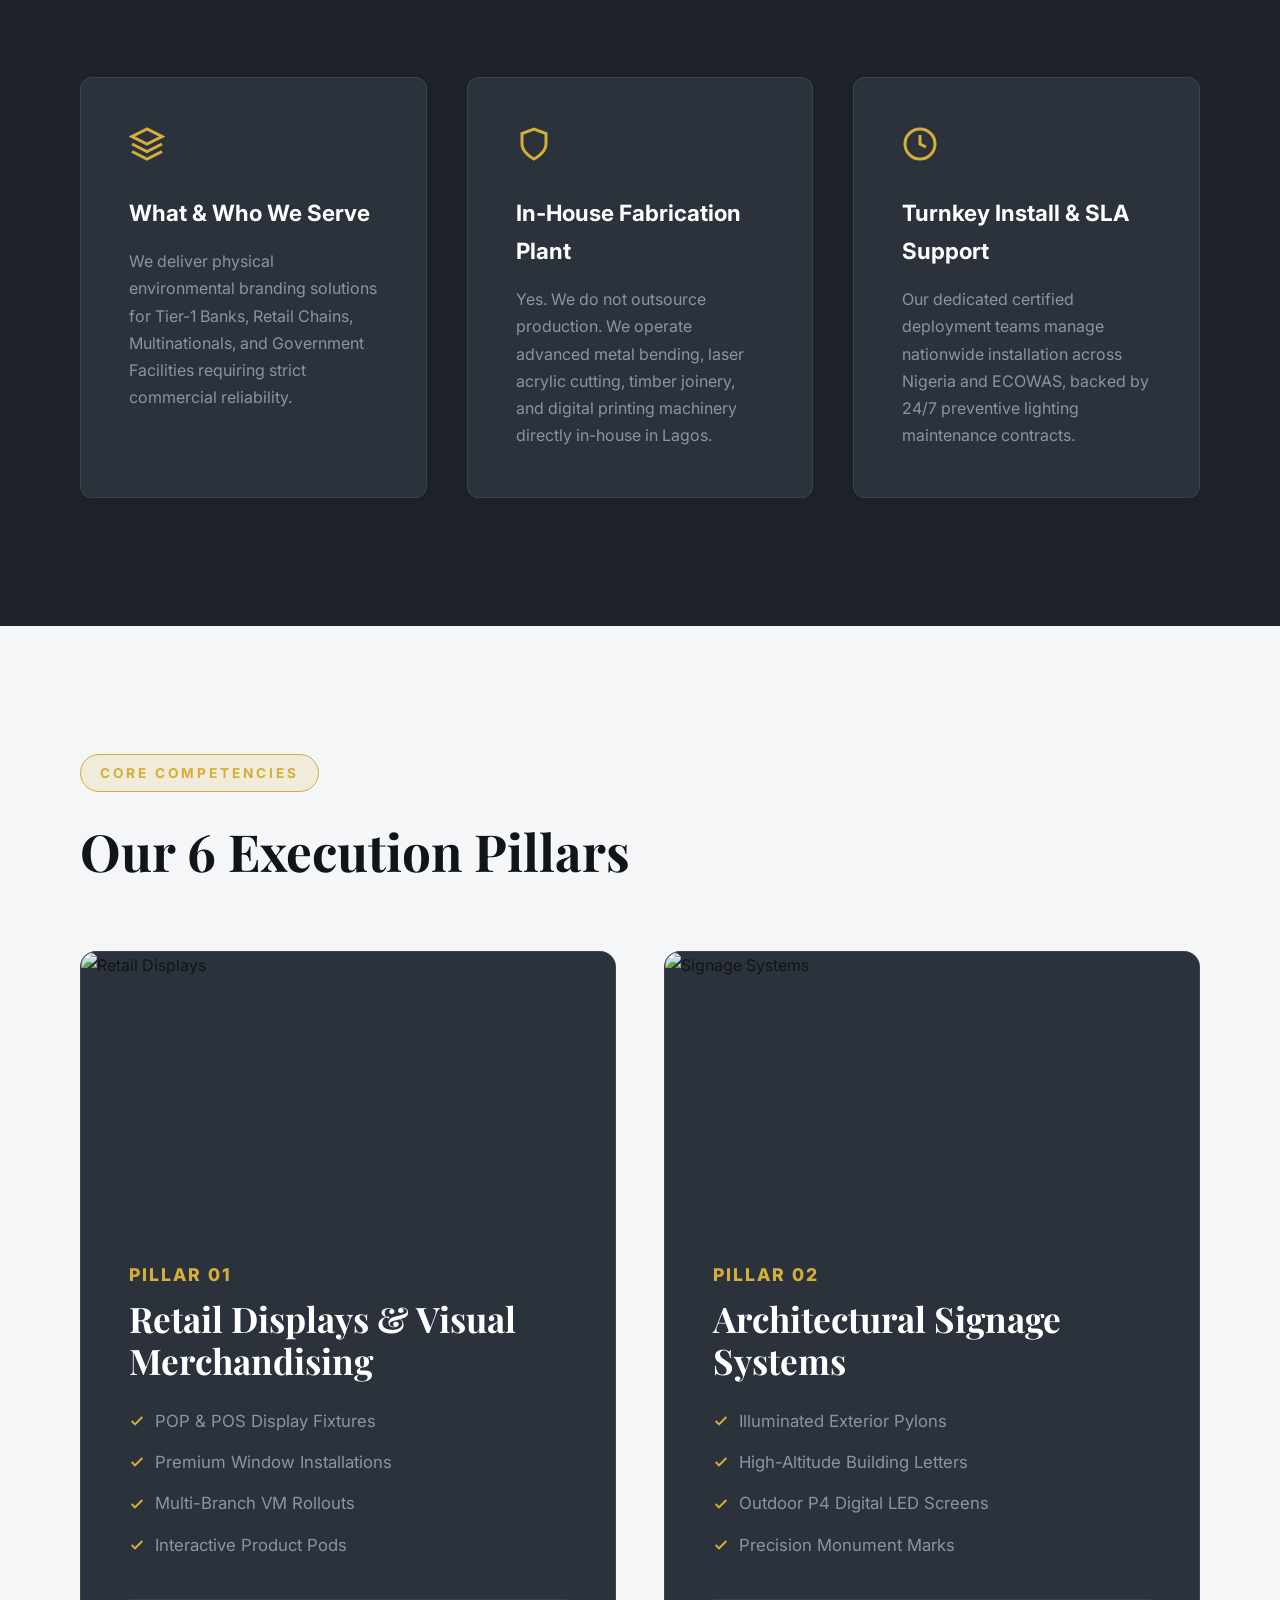
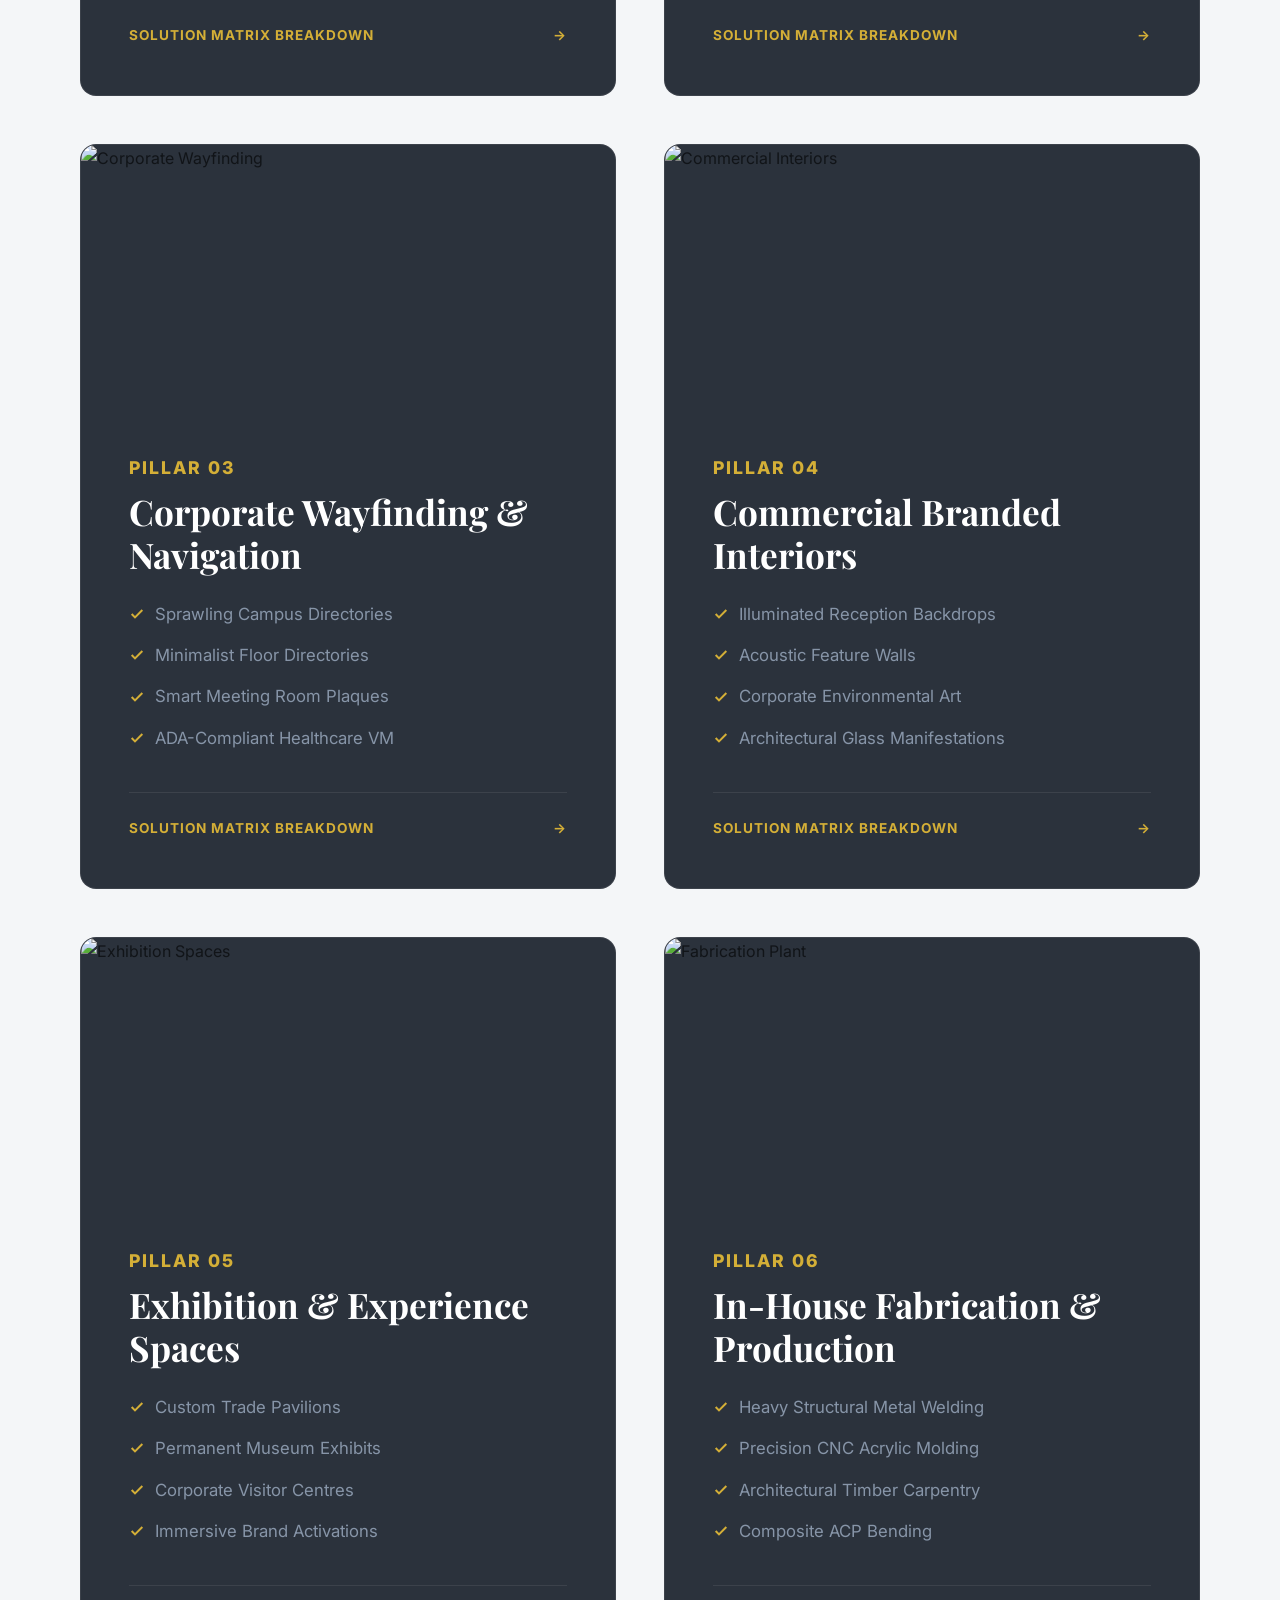
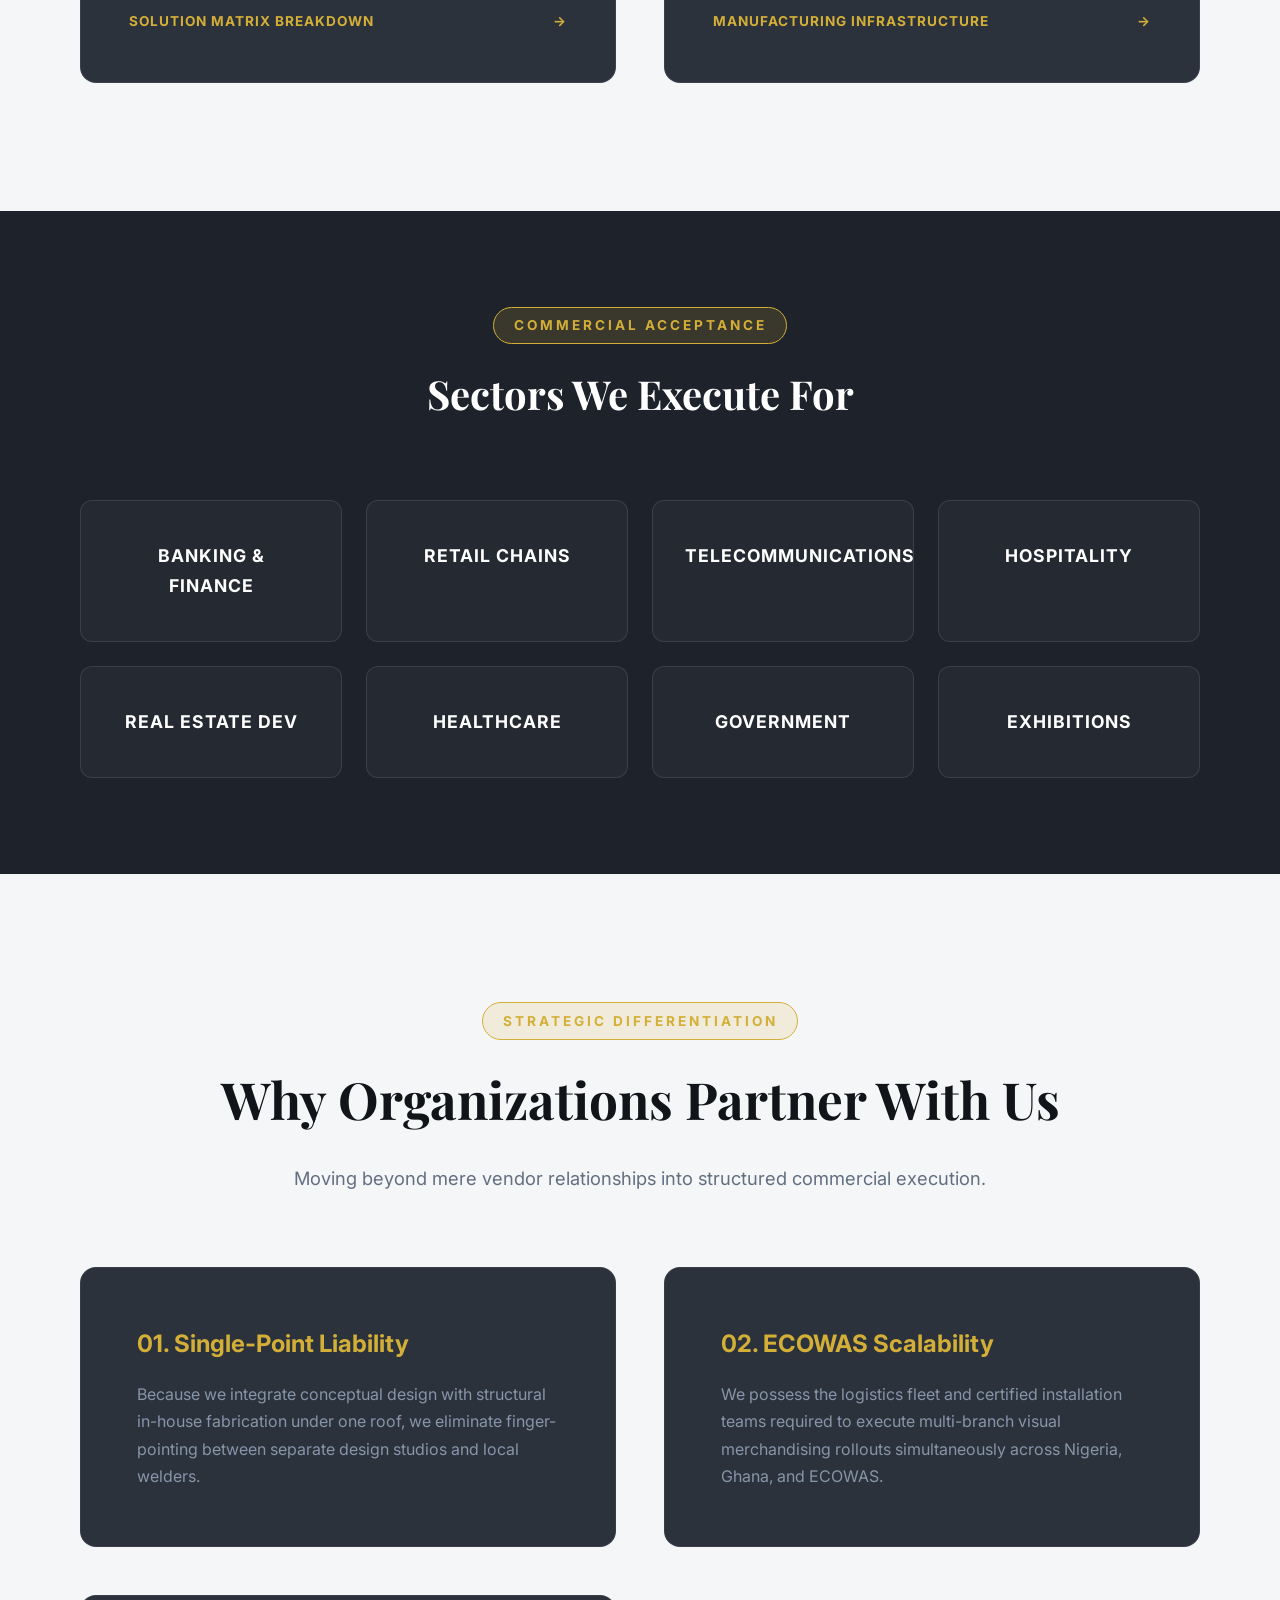
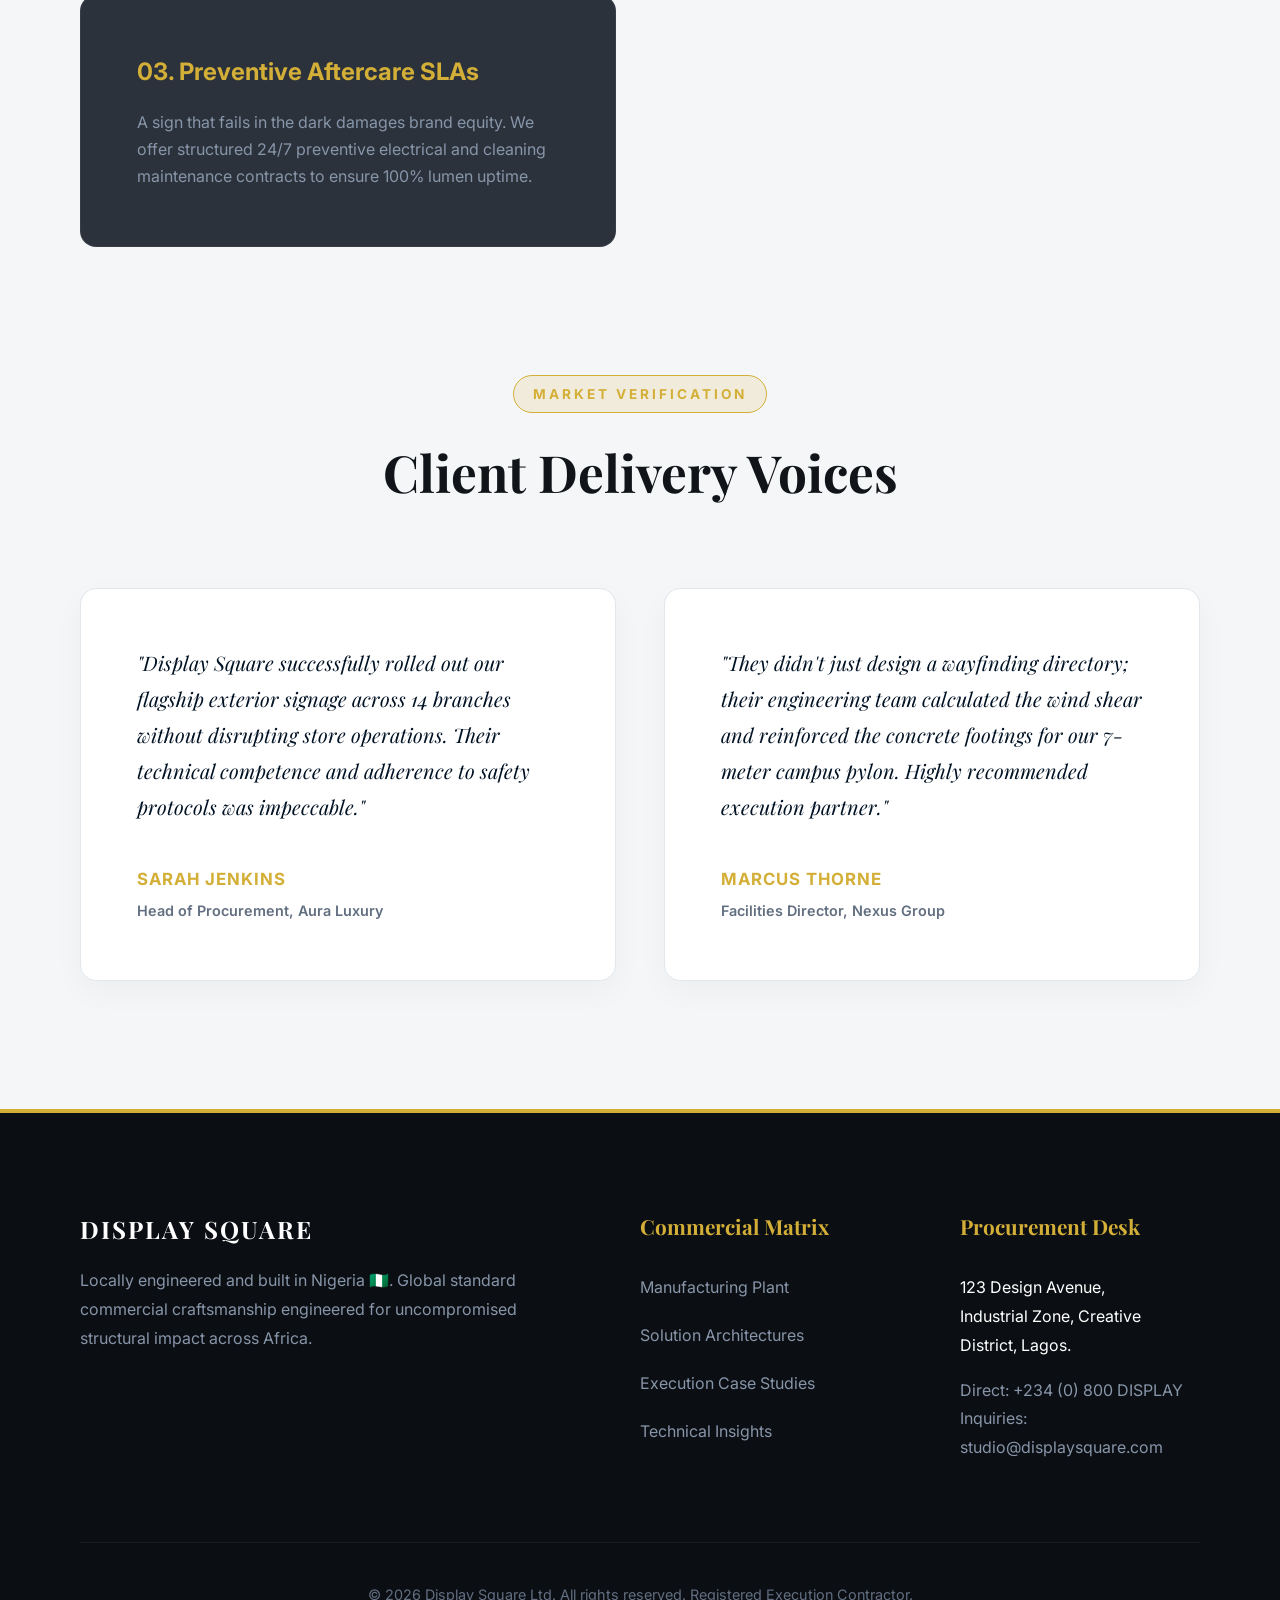
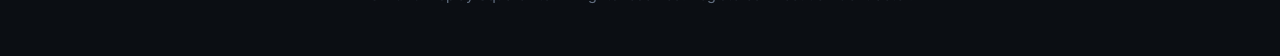
==== commit 4027cf31: "Add files via upload" ====
--- a/index.html
+++ b/index.html
@@ -3,7 +3,7 @@
 <head>
     <meta charset="UTF-8">
     <meta name="viewport" content="width=device-width, initial-scale=1.0">
-    <title>Display Square | Premium Visual Merchandising</title>
+    <title>Display Square | Design, Fabrication & Environmental Branding</title>
     <link rel="stylesheet" href="style.css">
 </head>
 <body>
@@ -20,10 +20,10 @@
 
         <nav class="nav-center">
             <ul class="nav-links">
-                <li class="close-menu">&times;</li>
+                <li class="close-menu-li"><button class="close-menu" aria-label="Close menu">&times;</button></li>
                 <li class="mobile-search">
                     <form action="portfolio.html" method="GET" class="search-form">
-                        <input type="text" name="query" placeholder="Search projects..." class="search-input">
+                        <input type="text" name="query" placeholder="Search capabilities..." class="search-input">
                         <button type="submit" class="search-btn"><svg width="20" height="20" viewBox="0 0 24 24" fill="none" stroke="currentColor" stroke-width="2"><circle cx="11" cy="11" r="8"></circle><line x1="21" y1="21" x2="16.65" y2="16.65"></line></svg></button>
                     </form>
                 </li>
@@ -31,14 +31,14 @@
                 <li><a href="about.html">About</a></li>
                 <li><a href="services.html">Services</a></li>
                 <li><a href="portfolio.html">Portfolio</a></li>
-                <li><a href="blog.html">Blog</a></li>
+                <li><a href="blog.html">Insights</a></li>
                 <li><a href="contact.html">Contact</a></li>
             </ul>
         </nav>
 
         <div class="nav-right">
             <form action="portfolio.html" method="GET" class="search-form">
-                <input type="text" name="query" placeholder="Search projects..." class="search-input">
+                <input type="text" name="query" placeholder="Search capabilities..." class="search-input">
                 <button type="submit" class="search-btn"><svg width="18" height="18" viewBox="0 0 24 24" fill="none" stroke="currentColor" stroke-width="2"><circle cx="11" cy="11" r="8"></circle><line x1="21" y1="21" x2="16.65" y2="16.65"></line></svg></button>
             </form>
         </div>
@@ -48,26 +48,35 @@
         <div class="carousel-container">
             <div class="slide active" style="background-image: url('https://images.unsplash.com/photo-1497366216548-37526070297c?ixlib=rb-4.0.3&auto=format&fit=crop&w=1920&q=80');">
                 <div class="slide-content">
-                    <span class="eyebrow">Visual Merchandising • Premium Displays</span>
-                    <h1>Global Standard Craftsmanship</h1>
-                    <p>Locally designed and built in Nigeria 🇳🇬. Elevating brands through world-class signages.</p>
-                    <a href="portfolio.html" class="btn">View Portfolio</a>
+                    <span class="eyebrow">DESIGN • FABRICATION • INSTALLATION</span>
+                    <h1>High-Impact Branded Environments at Scale.</h1>
+                    <p>We design, fabricate, and deploy premium architectural signages, retail display systems, and commercial interiors for leading organizations across Africa.</p>
+                    <div class="btn-group">
+                        <a href="services.html" class="btn">Explore Capabilities</a>
+                        <a href="portfolio.html" class="btn btn-secondary">View Case Studies</a>
+                    </div>
                 </div>
             </div>
             <div class="slide" style="background-image: url('https://images.unsplash.com/photo-1600607688969-a5bfcd646154?ixlib=rb-4.0.3&auto=format&fit=crop&w=1920&q=80');">
                 <div class="slide-content">
-                    <span class="eyebrow">Locally Built 🇳🇬</span>
-                    <h1>Premium Signages</h1>
-                    <p>Immersive visual merchandising crafted for high-end retail and corporate spaces.</p>
-                    <a href="services.html" class="btn">Discover Capabilities</a>
+                    <span class="eyebrow">TURNKEY COMMERCIAL FABRICATION</span>
+                    <h1>Engineered for Delivery Confidence.</h1>
+                    <p>Operating a state-of-the-art metal, acrylic, and composite manufacturing facility in Nigeria, guaranteeing uncompromised quality control and ECOWAS regional deployment.</p>
+                    <div class="btn-group">
+                        <a href="about.html" class="btn">Our Infrastructure</a>
+                        <a href="contact.html" class="btn btn-secondary">Request Procurement Audit</a>
+                    </div>
                 </div>
             </div>
             <div class="slide" style="background-image: url('https://images.unsplash.com/photo-1541888079213-718e2beab88e?ixlib=rb-4.0.3&auto=format&fit=crop&w=1920&q=80');">
                 <div class="slide-content">
-                    <span class="eyebrow">Next-Gen Integration</span>
-                    <h1>Corporate Wayfinding</h1>
-                    <p>Seamless navigation and environmental graphics for modern headquarters.</p>
-                    <a href="about.html" class="btn">Our Philosophy</a>
+                    <span class="eyebrow">END-TO-END WAYFINDING SYSTEMS</span>
+                    <h1>Navigating Corporate Campuses.</h1>
+                    <p>Comprehensive interior and exterior environmental graphics engineered specifically for corporate headquarters, bank chains, and public institutions.</p>
+                    <div class="btn-group">
+                        <a href="portfolio.html" class="btn">Review Portfolio</a>
+                        <a href="services.html" class="btn btn-secondary">Service SLA Breakdown</a>
+                    </div>
                 </div>
             </div>
         </div>
@@ -78,112 +87,213 @@
         </div>
     </section>
 
-    <section class="what-we-do dark-section reveal">
-        <div class="services-split">
-            <div class="services-intro">
-                <h2>Services</h2>
-                <p>We engineer dreams into reality. Offering a wide range of professional, world-class visual merchandising and structural signage services tailored for premium brands.</p>
-                <a href="services.html" class="view-all-link">View all services <span class="arrow">&rarr;</span></a>
-            </div>
-            <div class="services-cards">
-                <div class="service-image-card">
-                    <img src="https://images.unsplash.com/photo-1600585154340-be6161a56a0c?ixlib=rb-4.0.3&auto=format&fit=crop&w=800&q=80" alt="Premium Displays">
-                    <div class="card-text">
-                        <h3>Premium Displays</h3>
-                        <p>Immersive bespoke fixtures and retail environments designed for flagship boutiques.</p>
-                    </div>
-                </div>
-                <div class="service-image-card">
-                    <img src="https://images.unsplash.com/photo-1486406146926-c627a92ad1ab?ixlib=rb-4.0.3&auto=format&fit=crop&w=800&q=80" alt="Architectural Signage">
-                    <div class="card-text">
-                        <h3>Architectural Signage</h3>
-                        <p>Monument signs, exterior lettering, and structural pylons that command attention.</p>
-                    </div>
-                </div>
-                <div class="service-image-card">
-                    <img src="https://images.unsplash.com/photo-1541888079213-718e2beab88e?ixlib=rb-4.0.3&auto=format&fit=crop&w=800&q=80" alt="Wayfinding">
-                    <div class="card-text">
-                        <h3>Corporate Wayfinding</h3>
-                        <p>Minimalist directories and intuitive navigation for large corporate campuses.</p>
-                    </div>
-                </div>
-            </div>
-        </div>
-    </section>
-
-    <section class="featured-projects dark-section reveal" style="padding-top: 0;">
-        <div class="section-heading left-align"><h2>Featured Projects</h2></div>
-        <div class="projects-editorial-grid">
-            <div class="project-item large">
-                <img src="https://images.unsplash.com/photo-1567449303078-57ad995bd3fa?ixlib=rb-4.0.3&auto=format&fit=crop&w=1200&q=80" alt="Aura Luxury">
-                <div class="project-info"><h3>Aura Flagship Facade</h3><span>Retail & Illumination</span></div>
-            </div>
-            <div class="project-item small">
-                <img src="https://images.unsplash.com/photo-1497366811353-6870744d04b2?ixlib=rb-4.0.3&auto=format&fit=crop&w=800&q=80" alt="Studio V">
-                <div class="project-info"><h3>Studio V Interiors</h3><span>Wayfinding</span></div>
-            </div>
-            <div class="project-item small">
-                <img src="https://images.unsplash.com/photo-1600607688969-a5bfcd646154?ixlib=rb-4.0.3&auto=format&fit=crop&w=800&q=80" alt="Nexus Group">
-                <div class="project-info"><h3>Nexus Headquarters</h3><span>Monument Signage</span></div>
-            </div>
-        </div>
-    </section>
-
-    <section class="how-we-do-it reveal">
+    <div class="client-logos-banner">
+        <div class="client-logos-track">
+            <span class="client-logo-item">AURA LUXURY GROUP</span>
+            <span class="client-logo-item">GTBANK FLAGSHIPS</span>
+            <span class="client-logo-item">STUDIO V ARCHITECTS</span>
+            <span class="client-logo-item">ZENITH HOLDINGS</span>
+            <span class="client-logo-item">NEXUS MULTINATIONAL</span>
+            <span class="client-logo-item">MTN TELECOM</span>
+        </div>
+    </div>
+
+    <section class="quick-answers dark-section reveal">
         <div class="section-heading">
-            <h2>How We Do It</h2>
-            <p>At the core of our ethos lies the remarkable ability to craft dreams into reality.</p>
-        </div>
-        <div class="process-grid">
-            <div class="process-step"><div class="step-number">01</div><h3>Concept Development</h3><h4>We breathe life into your Aspirations!</h4><p>The first stage of our imaginative designs. From the faintest spark of an idea to the full-blown fire of innovation.</p></div>
-            <div class="process-step"><div class="step-number">02</div><h3>Design & Visualization</h3><h4>The ideas take shape with limitless Creativity!</h4><p>Here, design is not just a step; it’s a symphony of your desires, orchestrated flawlessly.</p></div>
-            <div class="process-step"><div class="step-number">03</div><h3>Production</h3><h4>Transforming Dreams into Tangible Wonders!</h4><p>From steel to structure, from concept to creation, we engineer dreams into existence that puts a smile on our clients’ faces.</p></div>
-            <div class="process-step"><div class="step-number">04</div><h3>Create Happiness!</h3><h4>Unveiling the Extraordinary!</h4><p>The spaces we craft aren’t just structures; they are experiences. We don’t just meet expectations; we exceed them.</p></div>
+            <span class="eyebrow" style="margin-bottom: 1rem;">OPERATIONAL TRANSPARENCY</span>
+            <h2>Execution Confidence & Delivery Scope</h2>
+            <p>Answering the critical technical questions required by modern corporate procurement teams and real estate developers.</p>
+        </div>
+        <div class="capability-answers-grid">
+            <div class="answer-card">
+                <svg width="36" height="36" viewBox="0 0 24 24" fill="none" stroke="currentColor" stroke-width="2"><polygon points="12 2 2 7 12 12 22 7 12 2"></polygon><polyline points="2 17 12 22 22 17"></polyline><polyline points="2 12 12 17 22 12"></polyline></svg>
+                <h3>What & Who We Serve</h3>
+                <p>We deliver physical environmental branding solutions for Tier-1 Banks, Retail Chains, Multinationals, and Government Facilities requiring strict commercial reliability.</p>
+            </div>
+            <div class="answer-card">
+                <svg width="36" height="36" viewBox="0 0 24 24" fill="none" stroke="currentColor" stroke-width="2"><path d="M12 22s8-4 8-10V5l-8-3-8 3v7c0 6 8 10 8 10z"></path></svg>
+                <h3>In-House Fabrication Plant</h3>
+                <p>Yes. We do not outsource production. We operate advanced metal bending, laser acrylic cutting, timber joinery, and digital printing machinery directly in-house in Lagos.</p>
+            </div>
+            <div class="answer-card">
+                <svg width="36" height="36" viewBox="0 0 24 24" fill="none" stroke="currentColor" stroke-width="2"><circle cx="12" cy="12" r="10"></circle><polyline points="12 6 12 12 16 14"></polyline></svg>
+                <h3>Turnkey Install & SLA Support</h3>
+                <p>Our dedicated certified deployment teams manage nationwide installation across Nigeria and ECOWAS, backed by 24/7 preventive lighting maintenance contracts.</p>
+            </div>
+        </div>
+    </section>
+
+    <section class="service-pillars reveal">
+        <div class="section-heading left-align" style="max-width: 100%;">
+            <span class="eyebrow" style="margin-bottom: 1rem;">CORE COMPETENCIES</span>
+            <h2>Our 6 Execution Pillars</h2>
+        </div>
+        <div class="services-matrix-grid">
+            <div class="service-pillar-card">
+                <div class="pillar-img"><img src="https://images.unsplash.com/photo-1600585154340-be6161a56a0c?ixlib=rb-4.0.3&auto=format&fit=crop&w=800&q=80" alt="Retail Displays"></div>
+                <div class="pillar-content">
+                    <span class="pillar-num">PILLAR 01</span>
+                    <h3>Retail Displays & Visual Merchandising</h3>
+                    <ul class="pillar-list">
+                        <li><svg width="16" height="16" viewBox="0 0 24 24" fill="none" stroke="currentColor" stroke-width="3"><polyline points="20 6 9 17 4 12"></polyline></svg> POP & POS Display Fixtures</li>
+                        <li><svg width="16" height="16" viewBox="0 0 24 24" fill="none" stroke="currentColor" stroke-width="3"><polyline points="20 6 9 17 4 12"></polyline></svg> Premium Window Installations</li>
+                        <li><svg width="16" height="16" viewBox="0 0 24 24" fill="none" stroke="currentColor" stroke-width="3"><polyline points="20 6 9 17 4 12"></polyline></svg> Multi-Branch VM Rollouts</li>
+                        <li><svg width="16" height="16" viewBox="0 0 24 24" fill="none" stroke="currentColor" stroke-width="3"><polyline points="20 6 9 17 4 12"></polyline></svg> Interactive Product Pods</li>
+                    </ul>
+                    <a href="services.html" class="pillar-cta">Solution Matrix Breakdown <span class="arrow">&rarr;</span></a>
+                </div>
+            </div>
+            <div class="service-pillar-card">
+                <div class="pillar-img"><img src="https://images.unsplash.com/photo-1486406146926-c627a92ad1ab?ixlib=rb-4.0.3&auto=format&fit=crop&w=800&q=80" alt="Signage Systems"></div>
+                <div class="pillar-content">
+                    <span class="pillar-num">PILLAR 02</span>
+                    <h3>Architectural Signage Systems</h3>
+                    <ul class="pillar-list">
+                        <li><svg width="16" height="16" viewBox="0 0 24 24" fill="none" stroke="currentColor" stroke-width="3"><polyline points="20 6 9 17 4 12"></polyline></svg> Illuminated Exterior Pylons</li>
+                        <li><svg width="16" height="16" viewBox="0 0 24 24" fill="none" stroke="currentColor" stroke-width="3"><polyline points="20 6 9 17 4 12"></polyline></svg> High-Altitude Building Letters</li>
+                        <li><svg width="16" height="16" viewBox="0 0 24 24" fill="none" stroke="currentColor" stroke-width="3"><polyline points="20 6 9 17 4 12"></polyline></svg> Outdoor P4 Digital LED Screens</li>
+                        <li><svg width="16" height="16" viewBox="0 0 24 24" fill="none" stroke="currentColor" stroke-width="3"><polyline points="20 6 9 17 4 12"></polyline></svg> Precision Monument Marks</li>
+                    </ul>
+                    <a href="services.html" class="pillar-cta">Solution Matrix Breakdown <span class="arrow">&rarr;</span></a>
+                </div>
+            </div>
+            <div class="service-pillar-card">
+                <div class="pillar-img"><img src="https://images.unsplash.com/photo-1541888079213-718e2beab88e?ixlib=rb-4.0.3&auto=format&fit=crop&w=800&q=80" alt="Corporate Wayfinding"></div>
+                <div class="pillar-content">
+                    <span class="pillar-num">PILLAR 03</span>
+                    <h3>Corporate Wayfinding & Navigation</h3>
+                    <ul class="pillar-list">
+                        <li><svg width="16" height="16" viewBox="0 0 24 24" fill="none" stroke="currentColor" stroke-width="3"><polyline points="20 6 9 17 4 12"></polyline></svg> Sprawling Campus Directories</li>
+                        <li><svg width="16" height="16" viewBox="0 0 24 24" fill="none" stroke="currentColor" stroke-width="3"><polyline points="20 6 9 17 4 12"></polyline></svg> Minimalist Floor Directories</li>
+                        <li><svg width="16" height="16" viewBox="0 0 24 24" fill="none" stroke="currentColor" stroke-width="3"><polyline points="20 6 9 17 4 12"></polyline></svg> Smart Meeting Room Plaques</li>
+                        <li><svg width="16" height="16" viewBox="0 0 24 24" fill="none" stroke="currentColor" stroke-width="3"><polyline points="20 6 9 17 4 12"></polyline></svg> ADA-Compliant Healthcare VM</li>
+                    </ul>
+                    <a href="services.html" class="pillar-cta">Solution Matrix Breakdown <span class="arrow">&rarr;</span></a>
+                </div>
+            </div>
+            <div class="service-pillar-card">
+                <div class="pillar-img"><img src="https://images.unsplash.com/photo-1497366811353-6870744d04b2?ixlib=rb-4.0.3&auto=format&fit=crop&w=800&q=80" alt="Commercial Interiors"></div>
+                <div class="pillar-content">
+                    <span class="pillar-num">PILLAR 04</span>
+                    <h3>Commercial Branded Interiors</h3>
+                    <ul class="pillar-list">
+                        <li><svg width="16" height="16" viewBox="0 0 24 24" fill="none" stroke="currentColor" stroke-width="3"><polyline points="20 6 9 17 4 12"></polyline></svg> Illuminated Reception Backdrops</li>
+                        <li><svg width="16" height="16" viewBox="0 0 24 24" fill="none" stroke="currentColor" stroke-width="3"><polyline points="20 6 9 17 4 12"></polyline></svg> Acoustic Feature Walls</li>
+                        <li><svg width="16" height="16" viewBox="0 0 24 24" fill="none" stroke="currentColor" stroke-width="3"><polyline points="20 6 9 17 4 12"></polyline></svg> Corporate Environmental Art</li>
+                        <li><svg width="16" height="16" viewBox="0 0 24 24" fill="none" stroke="currentColor" stroke-width="3"><polyline points="20 6 9 17 4 12"></polyline></svg> Architectural Glass Manifestations</li>
+                    </ul>
+                    <a href="services.html" class="pillar-cta">Solution Matrix Breakdown <span class="arrow">&rarr;</span></a>
+                </div>
+            </div>
+            <div class="service-pillar-card">
+                <div class="pillar-img"><img src="https://images.unsplash.com/photo-1511289081-d06dda19034d?ixlib=rb-4.0.3&auto=format&fit=crop&w=800&q=80" alt="Exhibition Spaces"></div>
+                <div class="pillar-content">
+                    <span class="pillar-num">PILLAR 05</span>
+                    <h3>Exhibition & Experience Spaces</h3>
+                    <ul class="pillar-list">
+                        <li><svg width="16" height="16" viewBox="0 0 24 24" fill="none" stroke="currentColor" stroke-width="3"><polyline points="20 6 9 17 4 12"></polyline></svg> Custom Trade Pavilions</li>
+                        <li><svg width="16" height="16" viewBox="0 0 24 24" fill="none" stroke="currentColor" stroke-width="3"><polyline points="20 6 9 17 4 12"></polyline></svg> Permanent Museum Exhibits</li>
+                        <li><svg width="16" height="16" viewBox="0 0 24 24" fill="none" stroke="currentColor" stroke-width="3"><polyline points="20 6 9 17 4 12"></polyline></svg> Corporate Visitor Centres</li>
+                        <li><svg width="16" height="16" viewBox="0 0 24 24" fill="none" stroke="currentColor" stroke-width="3"><polyline points="20 6 9 17 4 12"></polyline></svg> Immersive Brand Activations</li>
+                    </ul>
+                    <a href="services.html" class="pillar-cta">Solution Matrix Breakdown <span class="arrow">&rarr;</span></a>
+                </div>
+            </div>
+            <div class="service-pillar-card">
+                <div class="pillar-img"><img src="https://images.unsplash.com/photo-1567449303078-57ad995bd3fa?ixlib=rb-4.0.3&auto=format&fit=crop&w=800&q=80" alt="Fabrication Plant"></div>
+                <div class="pillar-content">
+                    <span class="pillar-num">PILLAR 06</span>
+                    <h3>In-House Fabrication & Production</h3>
+                    <ul class="pillar-list">
+                        <li><svg width="16" height="16" viewBox="0 0 24 24" fill="none" stroke="currentColor" stroke-width="3"><polyline points="20 6 9 17 4 12"></polyline></svg> Heavy Structural Metal Welding</li>
+                        <li><svg width="16" height="16" viewBox="0 0 24 24" fill="none" stroke="currentColor" stroke-width="3"><polyline points="20 6 9 17 4 12"></polyline></svg> Precision CNC Acrylic Molding</li>
+                        <li><svg width="16" height="16" viewBox="0 0 24 24" fill="none" stroke="currentColor" stroke-width="3"><polyline points="20 6 9 17 4 12"></polyline></svg> Architectural Timber Carpentry</li>
+                        <li><svg width="16" height="16" viewBox="0 0 24 24" fill="none" stroke="currentColor" stroke-width="3"><polyline points="20 6 9 17 4 12"></polyline></svg> Composite ACP Bending</li>
+                    </ul>
+                    <a href="about.html" class="pillar-cta">Manufacturing Infrastructure <span class="arrow">&rarr;</span></a>
+                </div>
+            </div>
+        </div>
+    </section>
+
+    <section class="industries dark-section reveal" style="padding-top: 6rem; padding-bottom: 6rem;">
+        <div class="section-heading">
+            <span class="eyebrow" style="margin-bottom: 1rem;">COMMERCIAL ACCEPTANCE</span>
+            <h2 style="font-size: 2.5rem;">Sectors We Execute For</h2>
+        </div>
+        <div class="industries-grid">
+            <div class="industry-box"><h5>BANKING & FINANCE</h5></div>
+            <div class="industry-box"><h5>RETAIL CHAINS</h5></div>
+            <div class="industry-box"><h5>TELECOMMUNICATIONS</h5></div>
+            <div class="industry-box"><h5>HOSPITALITY</h5></div>
+            <div class="industry-box"><h5>REAL ESTATE DEV</h5></div>
+            <div class="industry-box"><h5>HEALTHCARE</h5></div>
+            <div class="industry-box"><h5>GOVERNMENT</h5></div>
+            <div class="industry-box"><h5>EXHIBITIONS</h5></div>
+        </div>
+    </section>
+
+    <section class="why-us reveal">
+        <div class="section-heading">
+            <span class="eyebrow" style="margin-bottom: 1rem;">STRATEGIC DIFFERENTIATION</span>
+            <h2>Why Organizations Partner With Us</h2>
+            <p>Moving beyond mere vendor relationships into structured commercial execution.</p>
+        </div>
+        <div class="why-pillars-grid">
+            <div class="why-card">
+                <h4 style="color: var(--accent-gold);">01. Single-Point Liability</h4>
+                <p>Because we integrate conceptual design with structural in-house fabrication under one roof, we eliminate finger-pointing between separate design studios and local welders.</p>
+            </div>
+            <div class="why-card">
+                <h4 style="color: var(--accent-gold);">02. ECOWAS Scalability</h4>
+                <p>We possess the logistics fleet and certified installation teams required to execute multi-branch visual merchandising rollouts simultaneously across Nigeria, Ghana, and ECOWAS.</p>
+            </div>
+            <div class="why-card">
+                <h4 style="color: var(--accent-gold);">03. Preventive Aftercare SLAs</h4>
+                <p>A sign that fails in the dark damages brand equity. We offer structured 24/7 preventive electrical and cleaning maintenance contracts to ensure 100% lumen uptime.</p>
+            </div>
         </div>
     </section>
 
     <section class="testimonials reveal" style="padding-top: 0;">
-        <div class="section-heading"><h2>Client Voices</h2><p>Global standard craftsmanship, recognized by industry leaders.</p></div>
+        <div class="section-heading">
+            <span class="eyebrow" style="margin-bottom: 1rem;">MARKET VERIFICATION</span>
+            <h2>Client Delivery Voices</h2>
+        </div>
         <div class="testimonial-grid">
             <div class="testimonial-card">
-                <p class="quote">"Display Square completely transformed our flagship storefront. The precision of the architectural lighting is nothing short of breathtaking. They truly exceeded our expectations."</p>
-                <div class="client-info"><h5>Sarah Jenkins</h5><span>Creative Director, Aura Luxury</span></div>
+                <p class="quote">"Display Square successfully rolled out our flagship exterior signage across 14 branches without disrupting store operations. Their technical competence and adherence to safety protocols was impeccable."</p>
+                <div class="client-info"><h5>Sarah Jenkins</h5><span>Head of Procurement, Aura Luxury</span></div>
             </div>
             <div class="testimonial-card">
-                <p class="quote">"From the initial concept visualization to the final steel installation, the team was flawless. They didn't just build a sign; they engineered a landmark for our headquarters."</p>
-                <div class="client-info"><h5>Marcus Thorne</h5><span>Operations Lead, Nexus Group</span></div>
-            </div>
-        </div>
-    </section>
-
-    <section class="clients-section dark-section reveal">
-        <div class="section-heading"><h2 style="font-size: 1.8rem; color: #a0b3c6;">Trusted by Global Innovators</h2></div>
-        <div class="client-logos">
-            <h3 class="logo-item">AURA LUXURY</h3>
-            <h3 class="logo-item">STUDIO V</h3>
-            <h3 class="logo-item">MAISON</h3>
-            <h3 class="logo-item">NEXUS</h3>
-            <h3 class="logo-item">NOVA RETAIL</h3>
+                <p class="quote">"They didn't just design a wayfinding directory; their engineering team calculated the wind shear and reinforced the concrete footings for our 7-meter campus pylon. Highly recommended execution partner."</p>
+                <div class="client-info"><h5>Marcus Thorne</h5><span>Facilities Director, Nexus Group</span></div>
+            </div>
         </div>
     </section>
 
     <footer>
         <div class="footer-container reveal">
             <div class="footer-col">
-                <div class="brand-container" style="margin-bottom: 1rem;"><div class="logo" style="color: #ffffff;">DISPLAY SQUARE</div></div>
-                <p>Locally designed and built in Nigeria. Global standard craftsmanship engineered for unparalleled visual impact.</p>
+                <div class="brand-container" style="margin-bottom: 1rem;"><div class="logo">DISPLAY SQUARE</div></div>
+                <p>Locally engineered and built in Nigeria 🇳🇬. Global standard commercial craftsmanship engineered for uncompromised structural impact across Africa.</p>
             </div>
             <div class="footer-col">
-                <h4>Navigation</h4>
-                <ul><li><a href="about.html">About Us</a></li><li><a href="services.html">Expertise</a></li><li><a href="portfolio.html">Selected Works</a></li></ul>
+                <h4>Commercial Matrix</h4>
+                <ul>
+                    <li><a href="about.html">Manufacturing Plant</a></li>
+                    <li><a href="services.html">Solution Architectures</a></li>
+                    <li><a href="portfolio.html">Execution Case Studies</a></li>
+                    <li><a href="blog.html">Technical Insights</a></li>
+                </ul>
             </div>
             <div class="footer-col">
-                <h4>Headquarters</h4>
-                <p>123 Design Avenue<br>Creative District, Lagos 🇳🇬</p>
-                <p>Email: studio@displaysquare.com</p>
-            </div>
-        </div>
-        <div class="footer-bottom"><p>&copy; 2026 Display Square. All rights reserved.</p></div>
+                <h4>Procurement Desk</h4>
+                <p style="color: #ffffff;">123 Design Avenue,<br>Industrial Zone, Creative District, Lagos.</p>
+                <p style="margin-top: 1rem;">Direct: +234 (0) 800 DISPLAY<br>Inquiries: studio@displaysquare.com</p>
+            </div>
+        </div>
+        <div class="footer-bottom"><p>&copy; 2026 Display Square Ltd. All rights reserved. Registered Execution Contractor.</p></div>
     </footer>
     <script src="script.js"></script>
 </body>
--- a/style.css
+++ b/style.css
@@ -1,28 +1,50 @@
 /* =========================================
-   1. GLOBAL VARIABLES & RESET
-   ========================================= */
-@import url('https://fonts.googleapis.com/css2?family=Inter:wght@300;400;600;800;900&family=Playfair+Display:ital,wght@0,400;0,600;1,400;1,700&display=swap');
-
+   1. GLOBAL VARIABLES & RESET (v2.0)
+   ========================================= */
+@import url('https://fonts.googleapis.com/css2?family=Inter:wght@300;400;500;600;700;800;900&family=Playfair+Display:ital,wght@0,400;0,600;0,700;1,400&display=swap');
+
+/* Hide mobile-only elements on desktop */
 @media (min-width: 901px) {
-    .menu-toggle, #mobile-menu, .mobile-search, .close-menu {
-        display: none !important;
-        visibility: hidden !important;
-        opacity: 0 !important;
-        width: 0 !important;
-        height: 0 !important;
+    .menu-toggle, #mobile-menu, .mobile-search, .close-menu, .close-menu-li {
+        display: none !important; visibility: hidden !important;
+        opacity: 0 !important; width: 0 !important; height: 0 !important;
         pointer-events: none !important;
     }
 }
 
+/* Base close-menu button — hidden by default, shown in mobile media query */
+.close-menu {
+    display: none;
+    background: none;
+    border: none;
+    cursor: pointer;
+    font-family: inherit;
+}
+.close-menu-li {
+    display: none;
+    list-style: none;
+}
+
 :root {
-    --text-dark: #1a1a1a;
-    --text-muted: #555555;
-    --accent-blue: #001224; 
-    --accent-gold: #d4af37;
-    --glass-bg: rgba(255, 255, 255, 0.05);
-    --glass-border: rgba(255, 255, 255, 0.1);
-    --glass-shadow: 0 8px 32px 0 rgba(0, 0, 0, 0.2);
-    --glass-blur: blur(16px);
+    /* Brand Equity Colors */
+    --accent-blue: #001224; /* Display Square Blue */
+    --accent-gold: #d4af37; /* Display Square Gold */
+    
+    /* New Industrial Premium Neutrals */
+    --graphite: #1e232b;    /* Heavy structural background */
+    --charcoal: #2b323c;    /* Secondary container neutral */
+    --steel-grey: #8795a8;  /* Technical typography neutral */
+    --warm-white: #f4f6f8;  /* Crisp contrast white */
+    
+    --text-dark: #111418;
+    --text-muted: #626f81;
+    
+    /* Glassmorphism & Overlays */
+    --glass-bg: rgba(30, 35, 43, 0.75);
+    --glass-border: rgba(255, 255, 255, 0.12);
+    --glass-shadow: 0 12px 40px 0 rgba(0, 0, 0, 0.4);
+    --glass-blur: blur(20px);
+    
     --transition-speed: 0.8s;
 }
 
@@ -33,283 +55,470 @@
     color: var(--text-dark);
     line-height: 1.7;
     overflow-x: hidden;
-    background-color: #fafbfa; 
-    background-image: radial-gradient(circle at 15% 15%, rgba(212, 175, 55, 0.12) 0%, transparent 40%), radial-gradient(circle at 85% 30%, rgba(0, 34, 68, 0.1) 0%, transparent 40%);
+    background-color: var(--warm-white); 
+    background-image: 
+        radial-gradient(circle at 10% 10%, rgba(212, 175, 55, 0.08) 0%, transparent 40%),
+        radial-gradient(circle at 90% 40%, rgba(0, 18, 36, 0.08) 0%, transparent 40%);
     background-attachment: fixed;
 }
 
 /* =========================================
-   2. NAVIGATION & SEARCH BAR
-   ========================================= */
-.navbar { position: fixed; top: 0; width: 100%; padding: 1.5rem 5rem; display: flex; justify-content: space-between; align-items: center; background: rgba(255, 255, 255, 0.1); backdrop-filter: var(--glass-blur); -webkit-backdrop-filter: var(--glass-blur); z-index: 1000; border-bottom: 1px solid rgba(255, 255, 255, 0.2); transition: all 0.4s ease; }
-.brand-container { display: flex; align-items: center; gap: 12px; text-decoration: none; z-index: 2; }
-.custom-logo { height: 45px; width: auto; display: block; }
-.logo { font-family: 'Playfair Display', serif; font-size: 1.5rem; font-weight: 700; letter-spacing: 2px; color: #ffffff; text-transform: uppercase; text-shadow: 0 2px 10px rgba(0, 0, 0, 0.5); }
+   2. INDUSTRIAL PREMIUM NAVBAR
+   ========================================= */
+.navbar {
+    position: fixed; top: 0; width: 100%; padding: 1.5rem 5rem;
+    display: flex; justify-content: space-between; align-items: center;
+    background: rgba(0, 18, 36, 0.85); backdrop-filter: var(--glass-blur); -webkit-backdrop-filter: var(--glass-blur);
+    z-index: 1100; border-bottom: 1px solid rgba(212, 175, 55, 0.2);
+    transition: all 0.4s ease; box-shadow: 0 4px 20px rgba(0,0,0,0.3);
+}
+
+.brand-container { display: flex; align-items: center; gap: 14px; text-decoration: none; z-index: 2; }
+.custom-logo { height: 42px; width: auto; display: block; }
+.logo { font-family: 'Playfair Display', serif; font-size: 1.5rem; font-weight: 700; letter-spacing: 2px; color: #ffffff; text-transform: uppercase; }
+
 .nav-center { position: absolute; left: 50%; transform: translateX(-50%); }
-.nav-links { list-style: none; display: flex; gap: 3rem; align-items: center; }
-.nav-links a { color: #ffffff; text-decoration: none; font-size: 0.85rem; text-transform: uppercase; letter-spacing: 2px; font-weight: 600; transition: color 0.3s ease; text-shadow: 0 2px 4px rgba(0,0,0,0.3); }
+.nav-links { list-style: none; display: flex; gap: 2.5rem; align-items: center; }
+.nav-links a {
+    color: #ffffff; text-decoration: none; font-size: 0.85rem;
+    text-transform: uppercase; letter-spacing: 2px; font-weight: 600;
+    transition: color 0.3s ease;
+}
 .nav-links a:hover, .nav-links a.active-link { color: var(--accent-gold); }
+
 .nav-right { z-index: 2; }
-.search-form { display: flex; align-items: center; background: rgba(255, 255, 255, 0.1); border: 1px solid rgba(255, 255, 255, 0.3); border-radius: 30px; padding: 0.3rem 0.5rem 0.3rem 1.2rem; transition: all 0.4s cubic-bezier(0.25, 0.46, 0.45, 0.94); backdrop-filter: blur(5px); }
-.search-form:focus-within { background: rgba(255, 255, 255, 0.2); border-color: var(--accent-gold); box-shadow: 0 0 15px rgba(212, 175, 55, 0.2); }
-.search-input { background: transparent; border: none; color: #ffffff; font-family: 'Inter', sans-serif; font-size: 0.9rem; outline: none; width: 150px; transition: width 0.4s ease; }
-.search-input::placeholder { color: rgba(255, 255, 255, 0.7); }
-.search-input:focus { width: 220px; }
-.search-btn { background: transparent; border: none; color: #ffffff; cursor: pointer; display: flex; align-items: center; padding: 0.3rem; transition: color 0.3s; }
+.search-form {
+    display: flex; align-items: center;
+    background: rgba(255, 255, 255, 0.08); border: 1px solid rgba(255, 255, 255, 0.2);
+    border-radius: 30px; padding: 0.3rem 0.5rem 0.3rem 1.2rem;
+    transition: all 0.4s ease;
+}
+.search-form:focus-within { background: rgba(255, 255, 255, 0.15); border-color: var(--accent-gold); }
+.search-input { background: transparent; border: none; color: #ffffff; font-size: 0.9rem; outline: none; width: 140px; transition: width 0.4s ease; }
+.search-input::placeholder { color: var(--steel-grey); }
+.search-input:focus { width: 210px; }
+.search-btn { background: transparent; border: none; color: #ffffff; cursor: pointer; padding: 0.3rem; transition: color 0.3s; }
 .search-btn:hover { color: var(--accent-gold); }
 
 /* =========================================
-   3. HERO CAROUSEL
-   ========================================= */
-.hero-carousel { position: relative; height: 100vh; width: 100%; overflow: hidden; top: 0; }
+   3. HERO CAROUSEL (Execution Pillars)
+   ========================================= */
+.hero-carousel { position: relative; height: 100vh; width: 100%; overflow: hidden; top: 0; background: var(--graphite); }
 .carousel-container { height: 100%; width: 100%; }
-.slide { position: absolute; top: 0; left: 0; width: 100%; height: 100%; background-size: cover; background-position: center; opacity: 0; transition: opacity var(--transition-speed) ease-in-out, transform 4s ease; display: flex; align-items: center; justify-content: center; transform: scale(1.05); }
-.slide::before { content: ''; position: absolute; top: 0; left: 0; width: 100%; height: 100%; background: linear-gradient(to right, rgba(0, 18, 36, 0.8) 0%, rgba(0, 18, 36, 0.3) 100%); }
+.slide {
+    position: absolute; inset: 0; background-size: cover; background-position: center;
+    opacity: 0; transition: opacity var(--transition-speed) ease-in-out, transform 5s ease;
+    display: flex; align-items: center; justify-content: center; transform: scale(1.05);
+}
+.slide::before { content: ''; position: absolute; inset: 0; background: linear-gradient(to right, rgba(15, 19, 25, 0.9) 0%, rgba(30, 35, 43, 0.6) 100%); }
 .slide.active { opacity: 1; z-index: 1; transform: scale(1); }
-.slide-content { position: relative; z-index: 2; text-align: center; max-width: 800px; padding: 0 2rem; transform: translateY(30px); opacity: 0; transition: all 1s ease-in-out 0.4s; }
+
+.slide-content { position: relative; z-index: 2; text-align: center; max-width: 950px; padding: 0 2rem; transform: translateY(30px); opacity: 0; transition: all 1s ease 0.3s; }
 .slide.active .slide-content { transform: translateY(0); opacity: 1; }
-.eyebrow { display: block; font-size: 0.85rem; letter-spacing: 4px; color: var(--accent-gold); text-transform: uppercase; margin-bottom: 1rem; font-weight: 600; }
-.slide-content h1 { font-family: 'Playfair Display', serif; font-size: 4.5rem; margin-bottom: 1.5rem; line-height: 1.1; color: #ffffff; text-shadow: 0 4px 15px rgba(0,0,0,0.2); }
-.slide-content p { font-size: 1.1rem; color: #f0f0f0; margin-bottom: 2.5rem; font-weight: 300; }
-.btn { display: inline-block; padding: 1rem 3rem; border: 2px solid var(--accent-gold); color: #ffffff; background-color: rgba(212, 175, 55, 0.8); backdrop-filter: blur(5px); text-decoration: none; text-transform: uppercase; letter-spacing: 2px; font-size: 0.85rem; font-weight: 600; transition: all 0.4s ease; border-radius: 30px; }
-.btn:hover { background: rgba(255, 255, 255, 0.1); color: var(--accent-gold); }
-.prev-btn, .next-btn { position: absolute; top: 50%; transform: translateY(-50%); background: rgba(255,255,255,0.1); backdrop-filter: var(--glass-blur); border: 1px solid rgba(255,255,255,0.3); color: #ffffff; font-size: 1.5rem; cursor: pointer; z-index: 10; padding: 1.2rem; transition: all 0.3s ease; border-radius: 50%; }
+
+.eyebrow { display: inline-block; background: rgba(212, 175, 55, 0.15); border: 1px solid var(--accent-gold); padding: 0.4rem 1.2rem; border-radius: 30px; font-size: 0.85rem; letter-spacing: 3px; color: var(--accent-gold); text-transform: uppercase; margin-bottom: 1.5rem; font-weight: 700; }
+.slide-content h1 { font-family: 'Playfair Display', serif; font-size: 4.8rem; margin-bottom: 1.5rem; line-height: 1.1; color: #ffffff; font-weight: 700; }
+.slide-content p { font-size: 1.25rem; color: var(--steel-grey); margin-bottom: 2.5rem; font-weight: 400; max-width: 800px; margin-inline: auto; }
+
+.btn-group { display: flex; gap: 1.5rem; justify-content: center; align-items: center; }
+.btn { display: inline-block; padding: 1.1rem 3.2rem; border: 2px solid var(--accent-gold); color: #ffffff; background-color: var(--accent-gold); text-decoration: none; text-transform: uppercase; letter-spacing: 2px; font-size: 0.85rem; font-weight: 700; transition: all 0.4s ease; border-radius: 30px; box-shadow: 0 10px 25px rgba(212, 175, 55, 0.3); }
+.btn:hover { background: transparent; color: var(--accent-gold); }
+.btn-secondary { background: rgba(255,255,255,0.1); border-color: rgba(255,255,255,0.3); box-shadow: none; }
+.btn-secondary:hover { background: #ffffff; color: var(--accent-blue); border-color: #ffffff; }
+
+.prev-btn, .next-btn { position: absolute; top: 50%; transform: translateY(-50%); background: var(--glass-bg); border: 1px solid var(--glass-border); color: #ffffff; font-size: 1.5rem; cursor: pointer; z-index: 10; padding: 1.2rem; transition: all 0.3s; border-radius: 50%; }
 .prev-btn:hover, .next-btn:hover { background: var(--accent-gold); border-color: var(--accent-gold); }
 .prev-btn { left: 3rem; } .next-btn { right: 3rem; }
-.carousel-dots { position: absolute; bottom: 3rem; left: 50%; transform: translateX(-50%); display: flex; gap: 1.2rem; z-index: 10; }
-.dot { width: 10px; height: 10px; background: rgba(255,255,255,0.4); border-radius: 50%; cursor: pointer; transition: background 0.3s ease, transform 0.3s ease; }
-.dot.active { background: var(--accent-gold); transform: scale(1.4); }
-
-/* =========================================
-   4. GLOBAL SECTION STYLING
+
+.carousel-dots { position: absolute; bottom: 3rem; left: 50%; transform: translateX(-50%); display: flex; gap: 1rem; z-index: 10; }
+.dot { width: 12px; height: 12px; background: rgba(255,255,255,0.3); border-radius: 50%; cursor: pointer; transition: all 0.3s; }
+.dot.active { background: var(--accent-gold); width: 35px; border-radius: 6px; }
+
+/* =========================================
+   4. GLOBAL COMMERCIAL SECTIONS
    ========================================= */
 section { padding: 8rem 5rem; }
-.dark-section { background-color: var(--accent-blue); color: #ffffff; }
-.section-heading { text-align: center; margin-bottom: 4rem; }
-.section-heading.left-align { text-align: left; margin-bottom: 3rem; }
-.section-heading h2 { font-family: 'Playfair Display', serif; font-size: 3rem; color: inherit; margin-bottom: 1rem; }
-.section-heading p { font-size: 1.1rem; color: var(--text-muted); font-weight: 400; }
-.dark-section .section-heading p { color: #a0b3c6; }
-
-/* =========================================
-   5. HOME PAGE LAYOUTS
-   ========================================= */
-.services-split { display: flex; gap: 5rem; align-items: flex-start; max-width: 1400px; margin: 0 auto; }
-.services-intro { flex: 0 0 35%; position: sticky; top: 150px; } 
-.services-intro h2 { font-family: 'Playfair Display', serif; font-size: 3.5rem; color: #ffffff; margin-bottom: 1.5rem; line-height: 1.1;}
-.services-intro p { font-size: 1.1rem; color: #a0b3c6; margin-bottom: 2.5rem; line-height: 1.8; }
-.view-all-link { color: var(--accent-gold); text-decoration: none; font-size: 0.95rem; text-transform: uppercase; letter-spacing: 2px; font-weight: 600; display: inline-flex; align-items: center; transition: color 0.3s; }
-.view-all-link .arrow { margin-left: 10px; font-size: 1.2rem; transition: transform 0.3s; }
-.view-all-link:hover .arrow { transform: translateX(8px); }
-.services-cards { flex: 1; display: flex; flex-direction: column; gap: 3rem; }
-.service-image-card { background: rgba(255, 255, 255, 0.03); border: 1px solid rgba(255,255,255,0.05); border-radius: 16px; overflow: hidden; transition: transform 0.4s; }
-.service-image-card:hover { transform: translateY(-10px); background: rgba(255, 255, 255, 0.05); }
-.service-image-card img { width: 100%; height: 350px; object-fit: cover; }
-.card-text { padding: 2.5rem; }
-.card-text h3 { font-family: 'Playfair Display', serif; font-size: 1.8rem; color: #ffffff; margin-bottom: 1rem; }
-.card-text p { color: #a0b3c6; font-size: 1rem; line-height: 1.6;}
-
-.projects-editorial-grid { display: grid; grid-template-columns: repeat(2, 1fr); grid-gap: 2rem; max-width: 1400px; margin: 0 auto; }
-.project-item { position: relative; overflow: hidden; border-radius: 12px; cursor: pointer; }
-.project-item.large { grid-column: span 2; height: 600px; }
-.project-item.small { height: 400px; }
-.project-item img { width: 100%; height: 100%; object-fit: cover; transition: transform 0.8s cubic-bezier(0.25, 0.46, 0.45, 0.94); }
-.project-item::after { content: ''; position: absolute; inset: 0; background: linear-gradient(to top, rgba(0, 18, 36, 0.9) 0%, transparent 50%); }
-.project-item:hover img { transform: scale(1.05); }
-.project-info { position: absolute; bottom: 2.5rem; left: 2.5rem; z-index: 2; }
-.project-info h3 { font-family: 'Playfair Display', serif; font-size: 2rem; color: #ffffff; margin-bottom: 0.3rem; }
-.project-info span { color: var(--accent-gold); font-size: 0.85rem; text-transform: uppercase; letter-spacing: 2px; font-weight: 600; }
-
-.process-grid { display: grid; grid-template-columns: repeat(auto-fit, minmax(250px, 1fr)); gap: 3rem; max-width: 1400px; margin: 0 auto; }
-.process-step { position: relative; padding: 2.5rem; background: #ffffff; border: 1px solid #eaeaea; border-radius: 16px; box-shadow: 0 10px 30px rgba(0,0,0,0.03); }
-.step-number { font-family: 'Playfair Display', serif; font-size: 4rem; color: rgba(212, 175, 55, 0.15); position: absolute; top: -1.5rem; right: 1.5rem; font-weight: 600; }
-.process-step h3 { font-size: 1.3rem; color: var(--accent-blue); margin-bottom: 0.5rem; font-weight: 600;}
-.process-step h4 { font-size: 0.9rem; color: var(--accent-gold); margin-bottom: 1.5rem; font-weight: 600; }
-.process-step p { color: var(--text-muted); font-size: 0.95rem; }
-
-/* =========================================
-   6. ABOUT PAGE LAYOUTS
-   ========================================= */
-.about-editorial { display: flex; gap: 5rem; align-items: center; max-width: 1400px; margin: 0 auto; padding: 8rem 5rem; }
-.about-image { flex: 1; border-radius: 12px; overflow: hidden; box-shadow: 0 20px 40px rgba(0,0,0,0.1); }
-.about-image img { width: 100%; height: 600px; object-fit: cover; transition: transform 0.8s ease; }
-.about-image:hover img { transform: scale(1.05); }
-.about-text { flex: 1; }
-.about-text h2 { font-family: 'Playfair Display', serif; font-size: 3.5rem; color: var(--accent-blue); margin-bottom: 1.5rem; line-height: 1.1; }
-.about-text p { font-size: 1.15rem; color: var(--text-muted); margin-bottom: 1.5rem; line-height: 1.8; }
-
-.mission-vision { padding-top: 6rem; padding-bottom: 6rem; }
-.mv-grid { display: grid; grid-template-columns: 1fr 1fr; gap: 4rem; max-width: 1400px; margin: 0 auto; }
-.mv-card { padding: 4rem; background: rgba(255, 255, 255, 0.03); border: 1px solid rgba(255, 255, 255, 0.05); border-radius: 16px; transition: transform 0.4s ease, background 0.4s ease; }
-.mv-card:hover { transform: translateY(-10px); background: rgba(255, 255, 255, 0.06); }
-.mv-card h3 { font-family: 'Playfair Display', serif; font-size: 2.5rem; color: var(--accent-gold); margin-bottom: 1.5rem; }
-.mv-card p { font-size: 1.1rem; color: #a0b3c6; line-height: 1.8; font-weight: 300;}
-
-.team-section { padding-top: 2rem; padding-bottom: 8rem; }
-.team-grid { display: grid; grid-template-columns: repeat(auto-fit, minmax(280px, 1fr)); gap: 3rem; max-width: 1400px; margin: 0 auto; }
-.team-member { position: relative; cursor: pointer; }
-.team-img-wrapper { overflow: hidden; border-radius: 12px; margin-bottom: 1.5rem; background: var(--accent-blue); }
-.team-img-wrapper img { width: 100%; height: 450px; object-fit: cover; filter: grayscale(100%); opacity: 0.8; transition: filter 0.5s ease, transform 0.8s ease, opacity 0.5s ease; }
-.team-member:hover img { filter: grayscale(0%); opacity: 1; transform: scale(1.05); }
-.team-info h3 { font-family: 'Playfair Display', serif; font-size: 1.8rem; color: #ffffff; margin-bottom: 0.3rem; }
-.team-info span { color: var(--accent-gold); font-size: 0.85rem; text-transform: uppercase; letter-spacing: 2px; font-weight: 600; }
-
-/* =========================================
-   7. TESTIMONIALS & LOGOS
-   ========================================= */
-.testimonial-grid { display: grid; grid-template-columns: repeat(auto-fit, minmax(320px, 1fr)); gap: 3rem; max-width: 1400px; margin: 0 auto; }
-.testimonial-card { background: #ffffff; padding: 3rem; border: 1px solid #eaeaea; border-radius: 16px; box-shadow: 0 10px 30px rgba(0,0,0,0.03); transition: transform 0.4s ease, box-shadow 0.4s ease; }
-.testimonial-card:hover { transform: translateY(-10px); box-shadow: 0 15px 40px rgba(0, 0, 0, 0.08); }
-.quote { font-family: 'Playfair Display', serif; font-size: 1.2rem; font-style: italic; color: var(--accent-blue); margin-bottom: 2rem; line-height: 1.8; }
-.client-info h5 { color: var(--accent-gold); font-size: 1rem; letter-spacing: 1px; text-transform: uppercase; margin-bottom: 0.2rem; }
-.client-info span { color: var(--text-muted); font-size: 0.85rem; font-weight: 600; }
-.client-logos { display: flex; flex-wrap: wrap; justify-content: center; gap: 5rem; opacity: 0.7; }
-.logo-item { font-family: 'Inter', sans-serif; font-size: 1.2rem; font-weight: 800; letter-spacing: 4px; color: #ffffff; transition: color 0.3s, opacity 0.3s, transform 0.3s; cursor: default; }
-.logo-item:hover { color: var(--accent-gold); opacity: 1; transform: scale(1.05); }
-
-/* =========================================
-   8. INNER PAGES (Services, Portfolio)
-   ========================================= */
-.page-header { height: 55vh; width: 100%; background-size: cover; background-position: center; position: relative; display: flex; align-items: center; justify-content: center; text-align: center; }
-.page-header::before { content: ''; position: absolute; top: 0; left: 0; width: 100%; height: 100%; background: rgba(0, 18, 36, 0.7); backdrop-filter: blur(4px); }
-.header-content { position: relative; z-index: 2; padding: 0 2rem; margin-top: 5rem; }
-.header-content h1 { font-family: 'Playfair Display', serif; font-size: 4rem; color: #ffffff; margin-bottom: 1rem; text-shadow: 0 4px 15px rgba(0,0,0,0.2); transition: all 0.3s ease; }
-.header-content p { font-size: 1.2rem; color: var(--accent-gold); font-weight: 400; }
-
-.services-editorial-grid { display: flex; flex-direction: column; gap: 6rem; max-width: 1400px; margin: 0 auto; }
-.services-row { display: flex; align-items: center; gap: 5rem; }
-.services-row.reverse { flex-direction: row-reverse; }
-.services-text-col { flex: 1; }
-.services-text-col h3 { font-family: 'Playfair Display', serif; font-size: 2.8rem; color: #ffffff; margin-bottom: 1.5rem; line-height: 1.1; }
-.services-text-col p { font-size: 1.15rem; color: #a0b3c6; line-height: 1.8; }
-.services-img-col { flex: 1; border-radius: 16px; overflow: hidden; box-shadow: 0 20px 40px rgba(0,0,0,0.3); }
-.services-img-col img { width: 100%; height: 500px; object-fit: cover; transition: transform 0.8s ease; }
-.services-img-col:hover img { transform: scale(1.05); }
-
-.portfolio-gallery { background: transparent; padding: 6rem 5rem; }
-.gallery-grid { display: grid; grid-template-columns: repeat(auto-fit, minmax(400px, 1fr)); gap: 2rem; max-width: 1400px; margin: 0 auto; }
-.gallery-item { position: relative; overflow: hidden; height: 500px; border-radius: 16px; cursor: pointer; box-shadow: 0 10px 30px rgba(0,0,0,0.05); border: 1px solid #eaeaea; }
-.gallery-item img { width: 100%; height: 100%; object-fit: cover; transition: transform 0.8s cubic-bezier(0.25, 0.46, 0.45, 0.94); }
-.item-overlay { position: absolute; inset: 0; background: rgba(0, 18, 36, 0.6); backdrop-filter: blur(8px); -webkit-backdrop-filter: blur(8px); display: flex; flex-direction: column; justify-content: center; align-items: center; text-align: center; opacity: 0; transition: opacity 0.5s ease; }
-.gallery-item:hover img { transform: scale(1.08); }
-.gallery-item:hover .item-overlay { opacity: 1; }
-.item-overlay h3 { font-family: 'Playfair Display', serif; font-size: 2rem; color: #ffffff; margin-bottom: 0.5rem; transform: translateY(20px); transition: transform 0.5s ease; }
-.item-overlay p { color: var(--accent-gold); font-size: 0.9rem; text-transform: uppercase; letter-spacing: 2px; font-weight: 600; transform: translateY(20px); transition: transform 0.5s ease 0.1s; }
-.gallery-item:hover .item-overlay h3, .gallery-item:hover .item-overlay p { transform: translateY(0); }
+.dark-section { background-color: var(--graphite); color: #ffffff; }
+.navy-section { background-color: var(--accent-blue); color: #ffffff; }
+.charcoal-section { background-color: var(--charcoal); color: #ffffff; }
+
+.section-heading { text-align: center; margin-bottom: 4.5rem; max-width: 850px; margin-inline: auto; }
+.section-heading.left-align { text-align: left; margin-inline: 0; margin-bottom: 3.5rem; }
+.section-heading h2 { font-family: 'Playfair Display', serif; font-size: 3.2rem; color: inherit; margin-bottom: 1.2rem; font-weight: 700; }
+.section-heading p { font-size: 1.15rem; color: var(--text-muted); font-weight: 400; line-height: 1.8; }
+.dark-section .section-heading p, .navy-section .section-heading p, .charcoal-section .section-heading p { color: var(--steel-grey); }
+
+/* Capability Quick Answers Grid (Homepage) */
+.capability-answers-grid { display: grid; grid-template-columns: repeat(auto-fit, minmax(320px, 1fr)); gap: 2.5rem; max-width: 1400px; margin: 0 auto; }
+.answer-card { background: #ffffff; border: 1px solid #e2e7ec; padding: 3rem; border-radius: 12px; box-shadow: 0 10px 30px rgba(0,0,0,0.03); transition: transform 0.4s, border-color 0.4s; }
+.dark-section .answer-card { background: var(--charcoal); border-color: rgba(255,255,255,0.08); }
+.answer-card:hover { transform: translateY(-8px); border-color: var(--accent-gold); }
+.answer-card svg { color: var(--accent-gold); margin-bottom: 1.5rem; }
+.answer-card h3 { font-size: 1.4rem; font-weight: 700; color: var(--accent-blue); margin-bottom: 1rem; }
+.dark-section .answer-card h3 { color: #ffffff; }
+.answer-card p { color: var(--text-muted); font-size: 1rem; line-height: 1.7; }
+.dark-section .answer-card p { color: var(--steel-grey); }
+
+/* Restored Early Client Logos Section */
+.client-logos-banner { padding: 4rem 5rem; background: var(--charcoal); border-bottom: 1px solid rgba(255,255,255,0.05); }
+.client-logos-track { display: flex; flex-wrap: wrap; justify-content: center; align-items: center; gap: 4.5rem; max-width: 1400px; margin: 0 auto; }
+.client-logo-item { font-family: 'Inter', sans-serif; font-size: 1.15rem; font-weight: 800; letter-spacing: 3px; color: var(--steel-grey); text-transform: uppercase; transition: all 0.3s; cursor: default; display: flex; align-items: center; gap: 10px; }
+.client-logo-item:hover { color: #ffffff; transform: scale(1.05); }
+.client-logo-item::before { content: '•'; color: var(--accent-gold); }
+
+/* =========================================
+   5. EXPANDED 6-PILLAR SERVICES GRID
+   ========================================= */
+.services-matrix-grid { display: grid; grid-template-columns: repeat(auto-fit, minmax(400px, 1fr)); gap: 3rem; max-width: 1400px; margin: 0 auto; }
+.service-pillar-card { background: var(--charcoal); border: 1px solid rgba(255,255,255,0.08); border-radius: 16px; overflow: hidden; display: flex; flex-direction: column; transition: all 0.4s ease; }
+.service-pillar-card:hover { transform: translateY(-10px); border-color: var(--accent-gold); box-shadow: 0 20px 40px rgba(0,0,0,0.4); }
+.pillar-img { height: 260px; width: 100%; overflow: hidden; position: relative; }
+.pillar-img img { width: 100%; height: 100%; object-fit: cover; transition: transform 0.8s; }
+.service-pillar-card:hover .pillar-img img { transform: scale(1.08); }
+.pillar-img::after { content: ''; position: absolute; inset: 0; background: linear-gradient(to top, var(--charcoal) 0%, transparent 60%); }
+.pillar-content { padding: 3rem; flex: 1; display: flex; flex-direction: column; }
+.pillar-num { color: var(--accent-gold); font-weight: 800; font-size: 1.1rem; letter-spacing: 2px; margin-bottom: 0.5rem; display: block; }
+.pillar-content h3 { font-family: 'Playfair Display', serif; font-size: 2.2rem; color: #ffffff; margin-bottom: 1.5rem; line-height: 1.2; font-weight: 700; }
+.pillar-list { list-style: none; margin-bottom: 2.5rem; flex: 1; display: flex; flex-direction: column; gap: 0.8rem; }
+.pillar-list li { color: var(--steel-grey); font-size: 1.05rem; display: flex; align-items: center; gap: 10px; }
+.pillar-list li svg { flex-shrink: 0; color: var(--accent-gold); }
+.pillar-cta { margin-top: auto; padding-top: 1.5rem; border-top: 1px solid rgba(255,255,255,0.08); display: flex; align-items: center; justify-content: space-between; color: var(--accent-gold); font-weight: 700; text-transform: uppercase; letter-spacing: 1px; font-size: 0.85rem; text-decoration: none; }
+.pillar-cta:hover .arrow { transform: translateX(6px); }
+
+/* =========================================
+   6. SOLUTION-BASED SERVICES PAGE MATRIX
+   ========================================= */
+.solution-editorial-block { display: flex; flex-direction: column; gap: 8rem; max-width: 1400px; margin: 0 auto; }
+.solution-row { display: grid; grid-template-columns: 1fr 1.3fr; gap: 5rem; align-items: center; }
+.solution-row.reverse { grid-template-columns: 1.3fr 1fr; }
+.solution-img-box { border-radius: 16px; overflow: hidden; box-shadow: 0 20px 50px rgba(0,0,0,0.5); border: 1px solid rgba(255,255,255,0.1); height: 550px; }
+.solution-row.reverse .solution-img-box { grid-column: 1; }
+.solution-row.reverse .solution-specs { grid-column: 2; }
+.solution-img-box img { width: 100%; height: 100%; object-fit: cover; }
+.solution-specs h3 { font-family: 'Playfair Display', serif; font-size: 2.8rem; color: #ffffff; margin-bottom: 1.5rem; font-weight: 700; }
+.solution-specs p.lead-desc { font-size: 1.15rem; color: var(--steel-grey); margin-bottom: 2.5rem; line-height: 1.8; }
+.spec-grid { display: grid; grid-template-columns: 1fr 1fr; gap: 1.8rem; margin-bottom: 2.5rem; background: rgba(0,0,0,0.2); padding: 2rem; border-radius: 12px; border: 1px solid rgba(255,255,255,0.05); }
+.spec-item h5 { color: var(--accent-gold); font-size: 0.85rem; text-transform: uppercase; letter-spacing: 1px; margin-bottom: 0.4rem; }
+.spec-item p { color: #ffffff; font-size: 0.95rem; margin: 0; }
+.solution-specs .btn { padding: 0.8rem 2.2rem; font-size: 0.8rem; }
+
+/* =========================================
+   7. CASE-STUDY PORTFOLIO ENGINE
+   ========================================= */
+.portfolio-filter-bar { display: flex; justify-content: center; flex-wrap: wrap; gap: 1rem; margin-bottom: 4rem; }
+.filter-pill { background: #ffffff; border: 1px solid #d1d7dc; color: var(--accent-blue); padding: 0.6rem 1.8rem; border-radius: 30px; font-size: 0.9rem; font-weight: 600; cursor: pointer; transition: all 0.3s; text-transform: uppercase; letter-spacing: 1px; }
+.filter-pill.active, .filter-pill:hover { background: var(--accent-blue); color: #ffffff; border-color: var(--accent-blue); box-shadow: 0 4px 15px rgba(0,18,36,0.2); }
+
+.portfolio-gallery-grid { display: grid; grid-template-columns: repeat(auto-fill, minmax(420px, 1fr)); gap: 2.5rem; max-width: 1400px; margin: 0 auto; }
+.case-study-card { background: #ffffff; border: 1px solid #e1e6eb; border-radius: 16px; overflow: hidden; box-shadow: 0 10px 30px rgba(0,0,0,0.04); transition: all 0.4s; display: flex; flex-direction: column; }
+.case-study-card:hover { transform: translateY(-8px); box-shadow: 0 20px 40px rgba(0,0,0,0.12); border-color: var(--accent-blue); }
+.card-thumb { height: 300px; overflow: hidden; position: relative; }
+.card-thumb img { width: 100%; height: 100%; object-fit: cover; transition: transform 0.8s; }
+.case-study-card:hover .card-thumb img { transform: scale(1.06); }
+.card-thumb .sector-badge { position: absolute; top: 1.5rem; left: 1.5rem; background: rgba(0, 18, 36, 0.85); backdrop-filter: blur(8px); color: var(--accent-gold); font-size: 0.75rem; font-weight: 700; text-transform: uppercase; letter-spacing: 2px; padding: 0.4rem 1rem; border-radius: 20px; z-index: 2; }
+.card-brief { padding: 2.5rem; flex: 1; display: flex; flex-direction: column; }
+.card-brief h3 { font-family: 'Playfair Display', serif; font-size: 1.8rem; color: var(--accent-blue); margin-bottom: 0.8rem; font-weight: 700; }
+.client-org { font-size: 0.9rem; color: var(--text-muted); font-weight: 600; margin-bottom: 1.5rem; display: block; }
+.brief-snippet { color: var(--text-muted); font-size: 0.95rem; line-height: 1.6; margin-bottom: 2rem; }
+.scope-tags { display: flex; flex-wrap: wrap; gap: 0.6rem; margin-bottom: 2.5rem; }
+.scope-tags span { background: var(--warm-white); color: var(--text-muted); font-size: 0.8rem; font-weight: 600; padding: 0.3rem 0.8rem; border-radius: 6px; }
+.view-case-btn { margin-top: auto; width: 100%; background: var(--accent-blue); color: #ffffff; border: none; padding: 1rem; border-radius: 8px; font-weight: 700; text-transform: uppercase; letter-spacing: 1px; font-size: 0.85rem; cursor: pointer; transition: background 0.3s; display: flex; align-items: center; justify-content: center; gap: 10px; }
+.view-case-btn:hover { background: var(--accent-gold); color: var(--accent-blue); }
+
+/* Expandable Case Study Modal Popup */
+.case-modal-overlay { position: fixed; inset: 0; background: rgba(15, 19, 25, 0.85); backdrop-filter: blur(15px); z-index: 10000; display: flex; align-items: center; justify-content: center; padding: 2rem; opacity: 0; pointer-events: none; transition: opacity 0.4s ease; }
+.case-modal-overlay.active { opacity: 1; pointer-events: auto; }
+.case-modal-box { background: var(--graphite); border: 1px solid var(--accent-gold); width: 100%; max-width: 1000px; max-height: 90vh; border-radius: 20px; overflow-y: auto; color: #ffffff; box-shadow: 0 25px 60px rgba(0,0,0,0.6); position: relative; transform: translateY(30px); transition: transform 0.4s ease; }
+.case-modal-overlay.active .case-modal-box { transform: translateY(0); }
+.modal-close { position: absolute; top: 1.5rem; right: 1.5rem; width: 45px; height: 45px; background: rgba(255,255,255,0.1); border-radius: 50%; display: flex; align-items: center; justify-content: center; font-size: 1.8rem; color: #ffffff; cursor: pointer; border: none; transition: background 0.3s; z-index: 10; }
+.modal-close:hover { background: var(--accent-gold); color: var(--accent-blue); }
+.modal-header { padding: 4rem 4rem 2rem 4rem; border-bottom: 1px solid rgba(255,255,255,0.08); background: var(--charcoal); }
+.modal-header span.client-tag { color: var(--accent-gold); font-weight: 700; letter-spacing: 2px; text-transform: uppercase; font-size: 0.9rem; display: block; margin-bottom: 0.5rem; }
+.modal-header h2 { font-family: 'Playfair Display', serif; font-size: 3.2rem; margin-bottom: 1rem; font-weight: 700; }
+.modal-body { padding: 4rem; display: flex; flex-direction: column; gap: 3.5rem; }
+.modal-grid-2 { display: grid; grid-template-columns: 1fr 1fr; gap: 3rem; }
+.modal-section h4 { color: var(--accent-gold); font-size: 1.1rem; text-transform: uppercase; letter-spacing: 1px; margin-bottom: 1rem; border-bottom: 1px solid rgba(212,175,55,0.3); padding-bottom: 0.5rem; }
+.modal-section p, .modal-section ul li { color: var(--steel-grey); font-size: 1.05rem; line-height: 1.8; }
+.modal-section ul { list-style-position: inside; }
+
+/* =========================================
+   8. OPERATIONAL CREDIBILITY & COUNTERS
+   ========================================= */
+.infrastructure-grid { display: grid; grid-template-columns: repeat(auto-fit, minmax(260px, 1fr)); gap: 3rem; max-width: 1400px; margin: 0 auto; }
+.stat-card { border-left: 3px solid var(--accent-gold); padding: 1.5rem 0 1.5rem 2.5rem; background: rgba(255,255,255,0.02); }
+.stat-num { font-family: 'Playfair Display', serif; font-size: 4.2rem; font-weight: 700; color: #ffffff; line-height: 1; margin-bottom: 0.5rem; display: block; }
+.stat-label { font-size: 1.1rem; font-weight: 600; color: var(--accent-gold); text-transform: uppercase; letter-spacing: 1px; margin-bottom: 0.3rem; }
+.stat-desc { color: var(--steel-grey); font-size: 0.95rem; }
+
+/* Why Display Square Pillars */
+.why-pillars-grid { display: grid; grid-template-columns: repeat(auto-fit, minmax(350px, 1fr)); gap: 3rem; max-width: 1400px; margin: 0 auto; }
+.why-card { background: var(--charcoal); padding: 3.5rem; border-radius: 16px; border: 1px solid rgba(255,255,255,0.06); transition: transform 0.4s; }
+.why-card:hover { transform: translateY(-8px); border-color: var(--accent-gold); }
+.why-card h4 { font-size: 1.5rem; color: #ffffff; margin-bottom: 1rem; font-weight: 700; }
+.why-card p { color: var(--steel-grey); line-height: 1.7; }
+
+/* Industries We Serve Grid */
+.industries-grid { display: grid; grid-template-columns: repeat(auto-fit, minmax(220px, 1fr)); gap: 1.5rem; max-width: 1400px; margin: 0 auto; }
+.industry-box { background: rgba(255,255,255,0.03); border: 1px solid rgba(255,255,255,0.1); padding: 2.5rem 2rem; border-radius: 12px; text-align: center; transition: all 0.3s; }
+.industry-box:hover { background: var(--accent-gold); color: var(--graphite); transform: scale(1.05); border-color: var(--accent-gold); }
+.industry-box h5 { font-size: 1.1rem; font-weight: 700; letter-spacing: 1px; }
+
+/* Restored Testimonials */
+.testimonial-grid { display: grid; grid-template-columns: repeat(auto-fit, minmax(350px, 1fr)); gap: 3rem; max-width: 1400px; margin: 0 auto; }
+.testimonial-card { background: #ffffff; padding: 3.5rem; border: 1px solid #e2e7ec; border-radius: 16px; box-shadow: 0 10px 30px rgba(0,0,0,0.04); }
+.quote { font-family: 'Playfair Display', serif; font-size: 1.25rem; font-style: italic; color: var(--accent-blue); margin-bottom: 2.5rem; line-height: 1.8; }
+.client-info h5 { color: var(--accent-gold); font-size: 1.05rem; text-transform: uppercase; letter-spacing: 1px; margin-bottom: 0.2rem; }
+.client-info span { color: var(--text-muted); font-size: 0.9rem; font-weight: 600; }
+
+/* Page Headers for Inner Pages */
+.page-header { height: 50vh; width: 100%; background-size: cover; background-position: center; position: relative; display: flex; align-items: center; justify-content: center; text-align: center; background-color: var(--graphite); }
+.page-header::before { content: ''; position: absolute; inset: 0; background: rgba(15, 19, 25, 0.85); backdrop-filter: blur(4px); }
+.header-content { position: relative; z-index: 2; padding: 0 2rem; margin-top: 4rem; max-width: 900px; }
+.header-content h1 { font-family: 'Playfair Display', serif; font-size: 4.2rem; color: #ffffff; margin-bottom: 1rem; font-weight: 700; }
+.header-content p { font-size: 1.25rem; color: var(--accent-gold); font-weight: 500; }
 
 /* =========================================
    9. BLOG & CONTACT PAGES
    ========================================= */
 .featured-blog-split { display: flex; gap: 4rem; align-items: center; max-width: 1400px; margin: 0 auto; }
-.featured-img { flex: 1.2; border-radius: 12px; overflow: hidden; }
-.featured-img img { width: 100%; height: 500px; object-fit: cover; transition: transform 0.8s ease; }
+.featured-img { flex: 1.2; border-radius: 12px; overflow: hidden; height: 480px; }
+.featured-img img { width: 100%; height: 100%; object-fit: cover; transition: transform 0.8s; }
 .featured-img:hover img { transform: scale(1.05); }
 .featured-content { flex: 1; }
-.blog-meta { display: block; color: var(--accent-gold); font-size: 0.85rem; text-transform: uppercase; letter-spacing: 2px; font-weight: 600; margin-bottom: 1rem; }
-.featured-content h3 { font-family: 'Playfair Display', serif; font-size: 3rem; color: #ffffff; margin-bottom: 1.5rem; line-height: 1.1; }
-.featured-content p { font-size: 1.1rem; color: #a0b3c6; line-height: 1.8; }
-.blog-grid-section { background: transparent; }
-.blog-grid { display: grid; grid-template-columns: repeat(auto-fit, minmax(350px, 1fr)); gap: 3rem; max-width: 1400px; margin: 0 auto; }
-.blog-card { background: #ffffff; border: 1px solid #eaeaea; border-radius: 16px; overflow: hidden; box-shadow: 0 10px 30px rgba(0,0,0,0.03); transition: transform 0.4s ease, box-shadow 0.4s ease; }
-.blog-card:hover { transform: translateY(-10px); box-shadow: 0 15px 40px rgba(0, 0, 0, 0.08); }
-.blog-img-wrapper { overflow: hidden; height: 250px; }
-.blog-img-wrapper img { width: 100%; height: 100%; object-fit: cover; transition: transform 0.8s ease; }
-.blog-card:hover .blog-img-wrapper img { transform: scale(1.08); }
+.blog-meta { display: block; color: var(--accent-gold); font-size: 0.85rem; text-transform: uppercase; letter-spacing: 2px; font-weight: 700; margin-bottom: 1rem; }
+.featured-content h3 { font-family: 'Playfair Display', serif; font-size: 2.8rem; color: #ffffff; margin-bottom: 1.5rem; line-height: 1.2; font-weight: 700; }
+.featured-content p { font-size: 1.1rem; color: var(--steel-grey); line-height: 1.8; }
+
+.blog-grid { display: grid; grid-template-columns: repeat(auto-fit, minmax(360px, 1fr)); gap: 3rem; max-width: 1400px; margin: 0 auto; }
+.blog-card { background: #ffffff; border: 1px solid #e2e7ec; border-radius: 16px; overflow: hidden; box-shadow: 0 10px 30px rgba(0,0,0,0.03); transition: transform 0.4s; }
+.blog-card:hover { transform: translateY(-8px); border-color: var(--accent-gold); }
+.blog-img-wrapper { height: 260px; overflow: hidden; }
+.blog-img-wrapper img { width: 100%; height: 100%; object-fit: cover; transition: transform 0.8s; }
+.blog-card:hover .blog-img-wrapper img { transform: scale(1.06); }
 .blog-text { padding: 2.5rem; }
-.blog-text h4 { font-family: 'Playfair Display', serif; font-size: 1.5rem; color: var(--accent-blue); margin-bottom: 1rem; line-height: 1.3; }
-.blog-text p { color: var(--text-muted); font-size: 0.95rem; margin-bottom: 1.5rem; line-height: 1.6; }
+.blog-text h4 { font-family: 'Playfair Display', serif; font-size: 1.6rem; color: var(--accent-blue); margin-bottom: 1rem; font-weight: 700; }
+.blog-text p { color: var(--text-muted); font-size: 1rem; line-height: 1.6; margin-bottom: 1.8rem; }
+.blog-text .btn { padding: 0.7rem 2rem; font-size: 0.75rem; }
 
 .contact-section { padding-top: 6rem; padding-bottom: 6rem; }
-.contact-split { display: flex; gap: 5rem; max-width: 1300px; margin: 0 auto; align-items: flex-start; }
+.contact-split { display: flex; gap: 5rem; max-width: 1400px; margin: 0 auto; align-items: flex-start; }
 .contact-info-panel { flex: 1; }
-.contact-info-panel h2 { font-family: 'Playfair Display', serif; font-size: 3.5rem; color: #ffffff; margin-bottom: 1.5rem; }
-.contact-info-panel p { font-size: 1.1rem; color: #a0b3c6; margin-bottom: 3rem; line-height: 1.8; }
-.contact-details { display: flex; flex-direction: column; gap: 2rem; }
+.contact-info-panel h2 { font-family: 'Playfair Display', serif; font-size: 3.5rem; color: #ffffff; margin-bottom: 1.5rem; font-weight: 700; }
+.contact-info-panel p { font-size: 1.15rem; color: var(--steel-grey); margin-bottom: 3.5rem; line-height: 1.8; }
+.contact-details { display: flex; flex-direction: column; gap: 2.5rem; }
 .detail-item { border-left: 2px solid var(--accent-gold); padding-left: 1.5rem; }
-.detail-label { display: block; color: var(--accent-gold); font-size: 0.85rem; text-transform: uppercase; letter-spacing: 2px; font-weight: 600; margin-bottom: 0.5rem; }
-.detail-item p { color: #ffffff; font-size: 1.1rem; margin: 0; line-height: 1.6; }
-.contact-form-panel { flex: 1.2; }
-.glass-form { background: rgba(255, 255, 255, 0.03); border: 1px solid rgba(255, 255, 255, 0.1); backdrop-filter: blur(20px); -webkit-backdrop-filter: blur(20px); padding: 3.5rem; border-radius: 16px; box-shadow: 0 20px 40px rgba(0,0,0,0.2); }
+.detail-label { display: block; color: var(--accent-gold); font-size: 0.85rem; text-transform: uppercase; letter-spacing: 2px; font-weight: 700; margin-bottom: 0.5rem; }
+.detail-item p { color: #ffffff; font-size: 1.1rem; margin: 0; line-height: 1.6; font-weight: 500; }
+
+.contact-form-panel { flex: 1.3; }
+.glass-form { background: var(--charcoal); border: 1px solid rgba(255,255,255,0.08); padding: 4rem; border-radius: 16px; box-shadow: 0 20px 50px rgba(0,0,0,0.5); }
 .form-row { display: flex; gap: 2rem; }
 .form-group { margin-bottom: 2rem; flex: 1; }
-.form-group label { display: block; color: #a0b3c6; font-size: 0.85rem; margin-bottom: 0.8rem; text-transform: uppercase; letter-spacing: 1px; font-weight: 600; }
-.form-group input, .form-group select, .form-group textarea { width: 100%; background: rgba(255, 255, 255, 0.05); border: 1px solid rgba(255, 255, 255, 0.2); color: #ffffff; padding: 1rem 1.2rem; border-radius: 8px; font-family: 'Inter', sans-serif; font-size: 1rem; transition: all 0.3s ease; outline: none; }
-.form-group input::placeholder, .form-group textarea::placeholder { color: rgba(255, 255, 255, 0.3); }
-.form-group select { appearance: none; color: #ffffff; cursor: pointer; }
-.form-group select option { background: var(--accent-blue); color: #ffffff; }
-.form-group input:focus, .form-group select:focus, .form-group textarea:focus { border-color: var(--accent-gold); background: rgba(255, 255, 255, 0.1); box-shadow: 0 0 15px rgba(212, 175, 55, 0.1); }
-
-/* =========================================
-   10. FOOTER
-   ========================================= */
-footer { background-color: #000c18; padding: 5rem 5rem 2rem 5rem; color: #ffffff; border-top: 4px solid var(--accent-gold); }
-.footer-container { display: grid; grid-template-columns: 2fr 1fr 1fr; gap: 4rem; margin-bottom: 4rem; max-width: 1400px; margin-inline: auto; }
-.footer-col h4 { font-family: 'Playfair Display', serif; color: var(--accent-gold); font-size: 1.2rem; margin-bottom: 1.5rem; }
-.footer-col p, .footer-col ul li a { color: #8fa6bb; font-size: 0.95rem; text-decoration: none; transition: color 0.3s; }
-.footer-col ul { list-style: none; display: flex; flex-direction: column; gap: 1rem; }
-.footer-col ul li a:hover { color: var(--accent-gold); }
-.footer-bottom { text-align: center; padding-top: 2rem; border-top: 1px solid rgba(255,255,255,0.05); color: #5a7086; font-size: 0.85rem; }
-
-.reveal { opacity: 0; transform: translateY(40px); transition: opacity 1s ease, transform 1s cubic-bezier(0.25, 0.46, 0.45, 0.94); }
+.form-group label { display: block; color: var(--steel-grey); font-size: 0.85rem; margin-bottom: 0.8rem; text-transform: uppercase; letter-spacing: 1px; font-weight: 700; }
+.form-group input, .form-group select, .form-group textarea { width: 100%; background: rgba(0,0,0,0.25); border: 1px solid rgba(255, 255, 255, 0.15); color: #ffffff; padding: 1.1rem 1.4rem; border-radius: 8px; font-family: 'Inter', sans-serif; font-size: 1rem; outline: none; transition: all 0.3s; }
+.form-group input:focus, .form-group select:focus, .form-group textarea:focus { border-color: var(--accent-gold); background: rgba(0,0,0,0.4); }
+.form-group select option { background: var(--graphite); color: #ffffff; }
+
+/* =========================================
+   10. COMMERCIAL FOOTER
+   ========================================= */
+footer { background-color: #0b0e13; padding: 6rem 5rem 3rem 5rem; color: #ffffff; border-top: 4px solid var(--accent-gold); }
+.footer-container { display: grid; grid-template-columns: 2fr 1fr 1fr; gap: 5rem; margin-bottom: 5rem; max-width: 1400px; margin-inline: auto; }
+.footer-col h4 { font-family: 'Playfair Display', serif; color: var(--accent-gold); font-size: 1.3rem; margin-bottom: 1.8rem; font-weight: 700; }
+.footer-col p, .footer-col ul li a { color: var(--steel-grey); font-size: 1rem; text-decoration: none; transition: color 0.3s; line-height: 1.8; }
+.footer-col ul { list-style: none; display: flex; flex-direction: column; gap: 1.2rem; }
+.footer-col ul li a:hover { color: #ffffff; }
+.footer-bottom { text-align: center; padding-top: 2.5rem; border-top: 1px solid rgba(255,255,255,0.06); color: var(--text-muted); font-size: 0.9rem; }
+
+.reveal { opacity: 0; transform: translateY(40px); transition: opacity 1s ease, transform 1s ease; }
 .reveal.active { opacity: 1; transform: translateY(0); }
 
 /* =========================================
-   11. MOBILE RESPONSIVENESS
+   11. FLAWLESS MOBILE RESPONSIVENESS
    ========================================= */
 @media (max-width: 1024px) {
-    section { padding: 5rem 3rem; }
-    .services-split { flex-direction: column; gap: 3rem; }
-    .services-intro { position: relative; top: 0; }
-    .gallery-grid { grid-template-columns: repeat(auto-fit, minmax(300px, 1fr)); }
+    section, .client-logos-banner, footer { padding: 5rem 3rem; }
+    .solution-row, .solution-row.reverse { grid-template-columns: 1fr; gap: 3rem; }
+    .solution-row.reverse .solution-specs { grid-column: 1; }
+    .solution-img-box { height: 400px; }
 }
 
 @media (max-width: 900px) {
+    /* --- Navbar Layout --- */
     .nav-center { position: static !important; left: auto !important; transform: none !important; }
-    .menu-toggle, #mobile-menu { display: flex !important; align-items: center !important; visibility: visible !important; opacity: 1 !important; pointer-events: auto !important; z-index: 1005 !important; }
-    .menu-toggle { flex-direction: column !important; justify-content: space-between; width: 28px; height: 20px; background: none; border: none; cursor: pointer; padding: 0; }
-    .menu-toggle .bar { display: block; width: 100%; height: 3px; border-radius: 2px; background-color: #ffffff !important; }
-    body.menu-open .menu-toggle, body.menu-open #mobile-menu { opacity: 0; pointer-events: none; }
-    .nav-right { display: none; } 
-    .navbar { padding: 1rem 1.5rem !important; }
-
-    .nav-links { position: fixed; top: 0; right: -100%; width: min(80vw, 340px); height: 100vh; background: rgba(0, 18, 36, 0.92) !important; backdrop-filter: blur(20px); -webkit-backdrop-filter: blur(20px); border-left: 1px solid rgba(255, 255, 255, 0.1); box-shadow: -10px 0 40px rgba(0, 0, 0, 0.4); display: flex; flex-direction: column; justify-content: center; align-items: flex-start; gap: 2rem; padding: 2rem; transition: right 0.4s ease-in-out; z-index: 9999; margin: 0; list-style: none; }
+    .nav-right { display: none !important; }
+    .navbar { padding: 1.2rem 1.5rem !important; }
+
+    /* --- Hamburger Toggle --- */
+    .menu-toggle {
+        display: flex !important;
+        flex-direction: column !important;
+        justify-content: space-between;
+        width: 32px; height: 24px;
+        background: none; border: none; cursor: pointer; padding: 0;
+        visibility: visible !important; opacity: 1 !important;
+        pointer-events: auto !important; z-index: 1100 !important;
+        /* Stays visible even when menu is open */
+    }
+    .menu-toggle .bar {
+        display: block; width: 100%; height: 3px;
+        border-radius: 2px; background-color: var(--accent-gold) !important;
+        transition: transform 0.35s ease, opacity 0.35s ease;
+    }
+    /* Animate hamburger → X when menu open */
+    body.menu-open .menu-toggle .bar:nth-child(1) { transform: translateY(10.5px) rotate(45deg); }
+    body.menu-open .menu-toggle .bar:nth-child(2) { opacity: 0; transform: scaleX(0); }
+    body.menu-open .menu-toggle .bar:nth-child(3) { transform: translateY(-10.5px) rotate(-45deg); }
+
+    /* --- Slide-in Nav Panel --- */
+    .nav-links {
+        position: fixed;
+        top: 0; right: -100%;
+        width: min(80vw, 340px); height: 100vh;
+        background: var(--graphite) !important;
+        border-left: 1px solid rgba(212, 175, 55, 0.25);
+        box-shadow: -12px 0 50px rgba(0, 0, 0, 0.7);
+        display: flex !important;
+        flex-direction: column;
+        justify-content: flex-start;
+        align-items: flex-start;
+        gap: 0;
+        padding: 5.5rem 2rem 3rem 2rem;
+        transition: right 0.4s cubic-bezier(0.25, 0.46, 0.45, 0.94);
+        z-index: 1050;
+        margin: 0; list-style: none;
+        overflow-y: auto;
+    }
     .nav-links.active { right: 0; }
-    .nav-links a { font-size: 1.6rem !important; font-weight: 700 !important; color: #ffffff !important; letter-spacing: 1px; text-shadow: none; }
-    .nav-links a:hover { color: var(--accent-gold) !important; }
-    .nav-links li a { display: block; }
-    .close-menu { display: block !important; position: fixed !important; top: 1.5rem; right: 1.5rem; font-size: 2.2rem; cursor: pointer; color: #ffffff !important; font-weight: 300; line-height: 1; z-index: 10000; opacity: 0; pointer-events: none; transition: opacity 0.3s ease; }
-    body.menu-open .close-menu { opacity: 1; pointer-events: auto; }
+
+    /* Nav links inside the panel */
+    .nav-links > li { width: 100%; }
+    .nav-links a {
+        display: block;
+        font-size: 1.2rem !important;
+        font-weight: 700 !important;
+        color: #ffffff !important;
+        letter-spacing: 1.5px;
+        padding: 1rem 0;
+        border-bottom: 1px solid rgba(255, 255, 255, 0.07);
+        transition: color 0.3s, padding-left 0.3s;
+    }
+    .nav-links a:hover, .nav-links a.active-link { color: var(--accent-gold) !important; padding-left: 0.5rem; }
+
+    /* --- Close Button (inside panel, top-right corner of panel) --- */
+    .close-menu {
+        display: flex !important;
+        position: absolute !important;
+        top: 1.2rem; right: 1.2rem;
+        width: 40px; height: 40px;
+        align-items: center; justify-content: center;
+        font-size: 2rem; cursor: pointer;
+        color: var(--accent-gold) !important;
+        font-weight: 300; line-height: 1;
+        z-index: 1060;
+        background: rgba(212, 175, 55, 0.1);
+        border-radius: 50%;
+        border: 1px solid rgba(212, 175, 55, 0.3);
+        transition: background 0.3s;
+        /* Always shown when panel is rendered; panel is off-screen until .active */
+        opacity: 1 !important; pointer-events: auto !important;
+        visibility: visible !important;
+    }
+    .close-menu:hover { background: var(--accent-gold); color: var(--accent-blue) !important; }
+
+    /* --- Backdrop Overlay --- */
     body.menu-open { overflow: hidden; }
-    body.menu-open::before { content: ''; position: fixed; inset: 0; background: rgba(0, 0, 0, 0.5); z-index: 9998; }
-
-    .mobile-search { display: block !important; width: 100%; visibility: visible !important; opacity: 1 !important; }
-    .mobile-search .search-form { background: rgba(255, 255, 255, 0.08); border-color: rgba(255, 255, 255, 0.2); padding: 0.8rem 1rem 0.8rem 1.5rem; }
+    body.menu-open::before {
+        content: '';
+        position: fixed; inset: 0;
+        background: rgba(0, 0, 0, 0.65);
+        z-index: 1040;
+    }
+
+    /* --- Mobile Search inside panel --- */
+    .mobile-search {
+        display: block !important;
+        width: 100%;
+        visibility: visible !important; opacity: 1 !important;
+        margin-bottom: 1.5rem;
+        order: -1; /* appear above the nav links */
+    }
+    .mobile-search .search-form {
+        background: rgba(0, 0, 0, 0.3);
+        border-color: rgba(212, 175, 55, 0.4);
+        padding: 0.75rem 1rem 0.75rem 1.2rem;
+        border-radius: 10px;
+        width: 100%;
+    }
     .mobile-search .search-input { color: #ffffff; width: 100%; font-size: 1rem; }
-    .mobile-search .search-input::placeholder { color: rgba(255, 255, 255, 0.5); }
-    .mobile-search .search-btn { color: #ffffff; }
-    .mobile-search .search-form:focus-within { border-color: var(--accent-gold); }
-
-    .slide-content h1 { font-size: 2.8rem; }
-    .prev-btn, .next-btn { display: none; } 
-    .projects-editorial-grid { grid-template-columns: 1fr; }
-    .project-item.large { grid-column: 1; height: 400px; }
-    .project-info h3 { font-size: 1.5rem; }
-    .about-editorial { flex-direction: column; gap: 3rem; padding: 4rem 1.5rem; }
-    .about-image img { height: 400px; }
-    .mv-grid { grid-template-columns: 1fr; gap: 2rem; }
-    .mv-card { padding: 2.5rem; }
-    .team-grid { grid-template-columns: 1fr; gap: 4rem; }
-    .services-row, .services-row.reverse { flex-direction: column; gap: 2.5rem; }
-    .services-img-col img { height: 350px; }
-    .testimonial-grid { grid-template-columns: 1fr; gap: 2rem; }
-    .client-logos { gap: 2.5rem; flex-direction: column; align-items: center; }
-    .footer-container { grid-template-columns: 1fr; text-align: center; gap: 2.5rem; }
-    .footer-col ul { align-items: center; }
+    .mobile-search .search-input::placeholder { color: var(--steel-grey); }
+
+    /* --- General Layout --- */
+    section, .client-logos-banner, footer { padding: 4rem 1.2rem; }
+    footer { padding: 4rem 1.2rem 2rem; }
+
+    /* --- Hero Carousel --- */
+    .slide-content h1 { font-size: 2.4rem; }
+    .slide-content p { font-size: 1rem; }
+    .btn-group { flex-direction: column; gap: 1rem; width: 100%; max-width: 360px; margin: 0 auto; }
+    .btn-group .btn { width: 100%; text-align: center; padding: 1rem 2rem; }
+    .prev-btn, .next-btn { padding: 0.8rem; font-size: 1.1rem; }
+    .prev-btn { left: 1rem; }
+    .next-btn { right: 1rem; }
+
+    /* --- Portfolio --- */
+    .portfolio-gallery-grid { grid-template-columns: 1fr; }
+    .portfolio-filter-bar { gap: 0.6rem; }
+    .filter-pill { font-size: 0.8rem; padding: 0.5rem 1.2rem; }
+
+    /* --- Case Study Modal --- */
+    .case-modal-overlay { padding: 0; align-items: flex-end; }
+    .case-modal-box {
+        border-radius: 20px 20px 0 0;
+        max-height: 92vh;
+        width: 100%;
+        max-width: 100%;
+    }
+    .modal-header { padding: 2.5rem 1.5rem 1.5rem; }
+    .modal-header h2 { font-size: 1.8rem; }
+    .modal-body { padding: 1.5rem; gap: 2rem; }
+    .modal-grid-2 { grid-template-columns: 1fr; gap: 1.5rem; }
+
+    /* --- Contact / Blog / Footer --- */
+    .contact-split { flex-direction: column; gap: 3rem; }
     .featured-blog-split { flex-direction: column; gap: 2rem; }
-    .featured-img img { height: 300px; }
+    .featured-img { height: 280px; }
     .featured-content h3 { font-size: 2rem; }
-    .blog-grid { grid-template-columns: 1fr; }
-    .contact-split { flex-direction: column; gap: 4rem; }
-    .glass-form { padding: 2rem 1.5rem; }
+    .footer-container { grid-template-columns: 1fr; gap: 2.5rem; }
+    .glass-form { padding: 2rem 1.2rem; }
     .form-row { flex-direction: column; gap: 0; }
+
+    /* --- About / Services --- */
+    .infrastructure-grid { grid-template-columns: 1fr 1fr; gap: 1.5rem; }
+    .why-pillars-grid { grid-template-columns: 1fr; }
+    .services-matrix-grid { grid-template-columns: 1fr !important; }
+    .solution-row, .solution-row.reverse { grid-template-columns: 1fr; gap: 2rem; }
+    .solution-row.reverse .solution-specs { grid-column: 1; grid-row: 2; }
+    .solution-row.reverse .solution-img-box { grid-column: 1; grid-row: 1; }
+    .solution-img-box { height: 280px; }
+    .spec-grid { grid-template-columns: 1fr; gap: 1.2rem; }
+    .stat-num { font-size: 3rem; }
+
+    /* --- Blog grid --- */
+    .blog-grid { grid-template-columns: 1fr; gap: 2rem; }
+    .blog-img-wrapper { height: 200px; }
+
+    /* --- Page header text --- */
+    .header-content h1 { font-size: 2.8rem; }
+}
+
+@media (max-width: 480px) {
+    .slide-content h1 { font-size: 1.9rem; }
+    .header-content h1 { font-size: 2rem; }
+    .section-heading h2 { font-size: 2.2rem; }
+    .infrastructure-grid { grid-template-columns: 1fr; }
+    .stat-num { font-size: 2.6rem; }
+    .client-logos-track { gap: 2rem; }
+    .client-logo-item { font-size: 0.9rem; }
+    .capability-answers-grid { grid-template-columns: 1fr; }
 }
